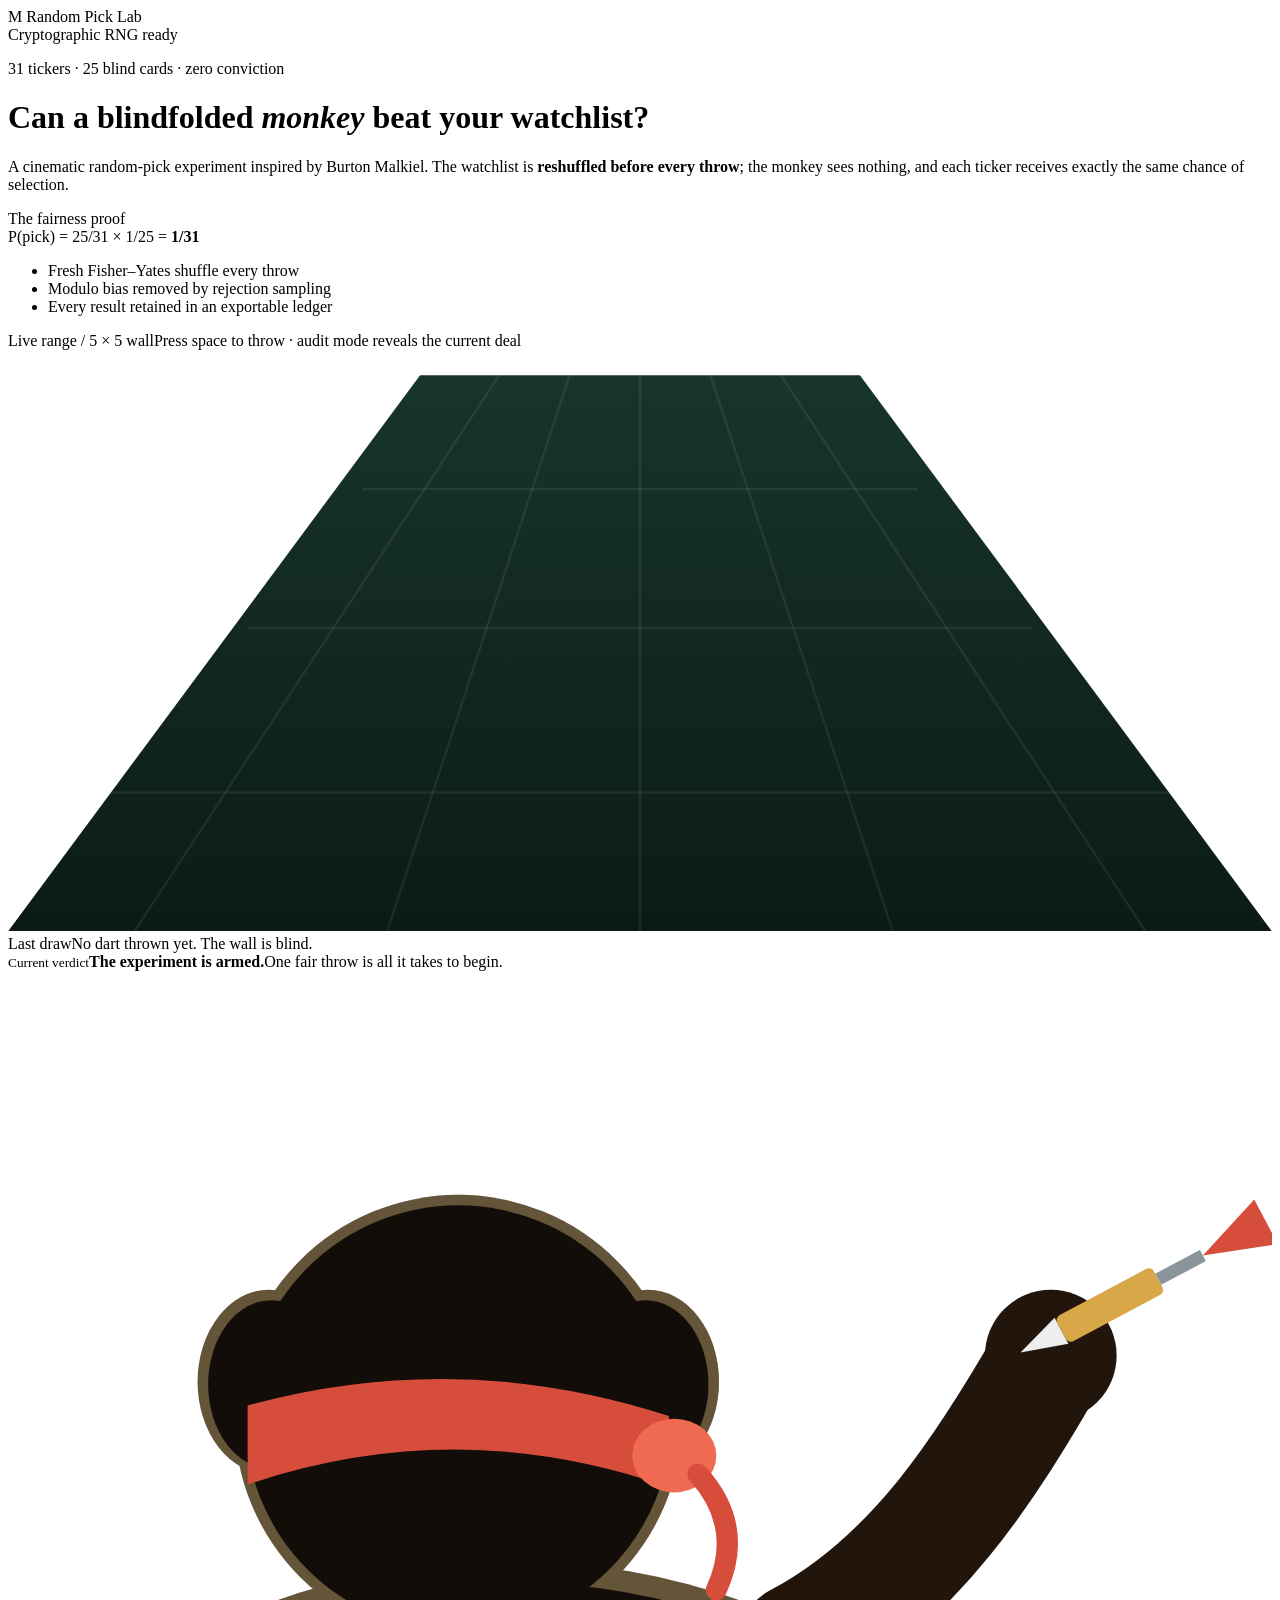
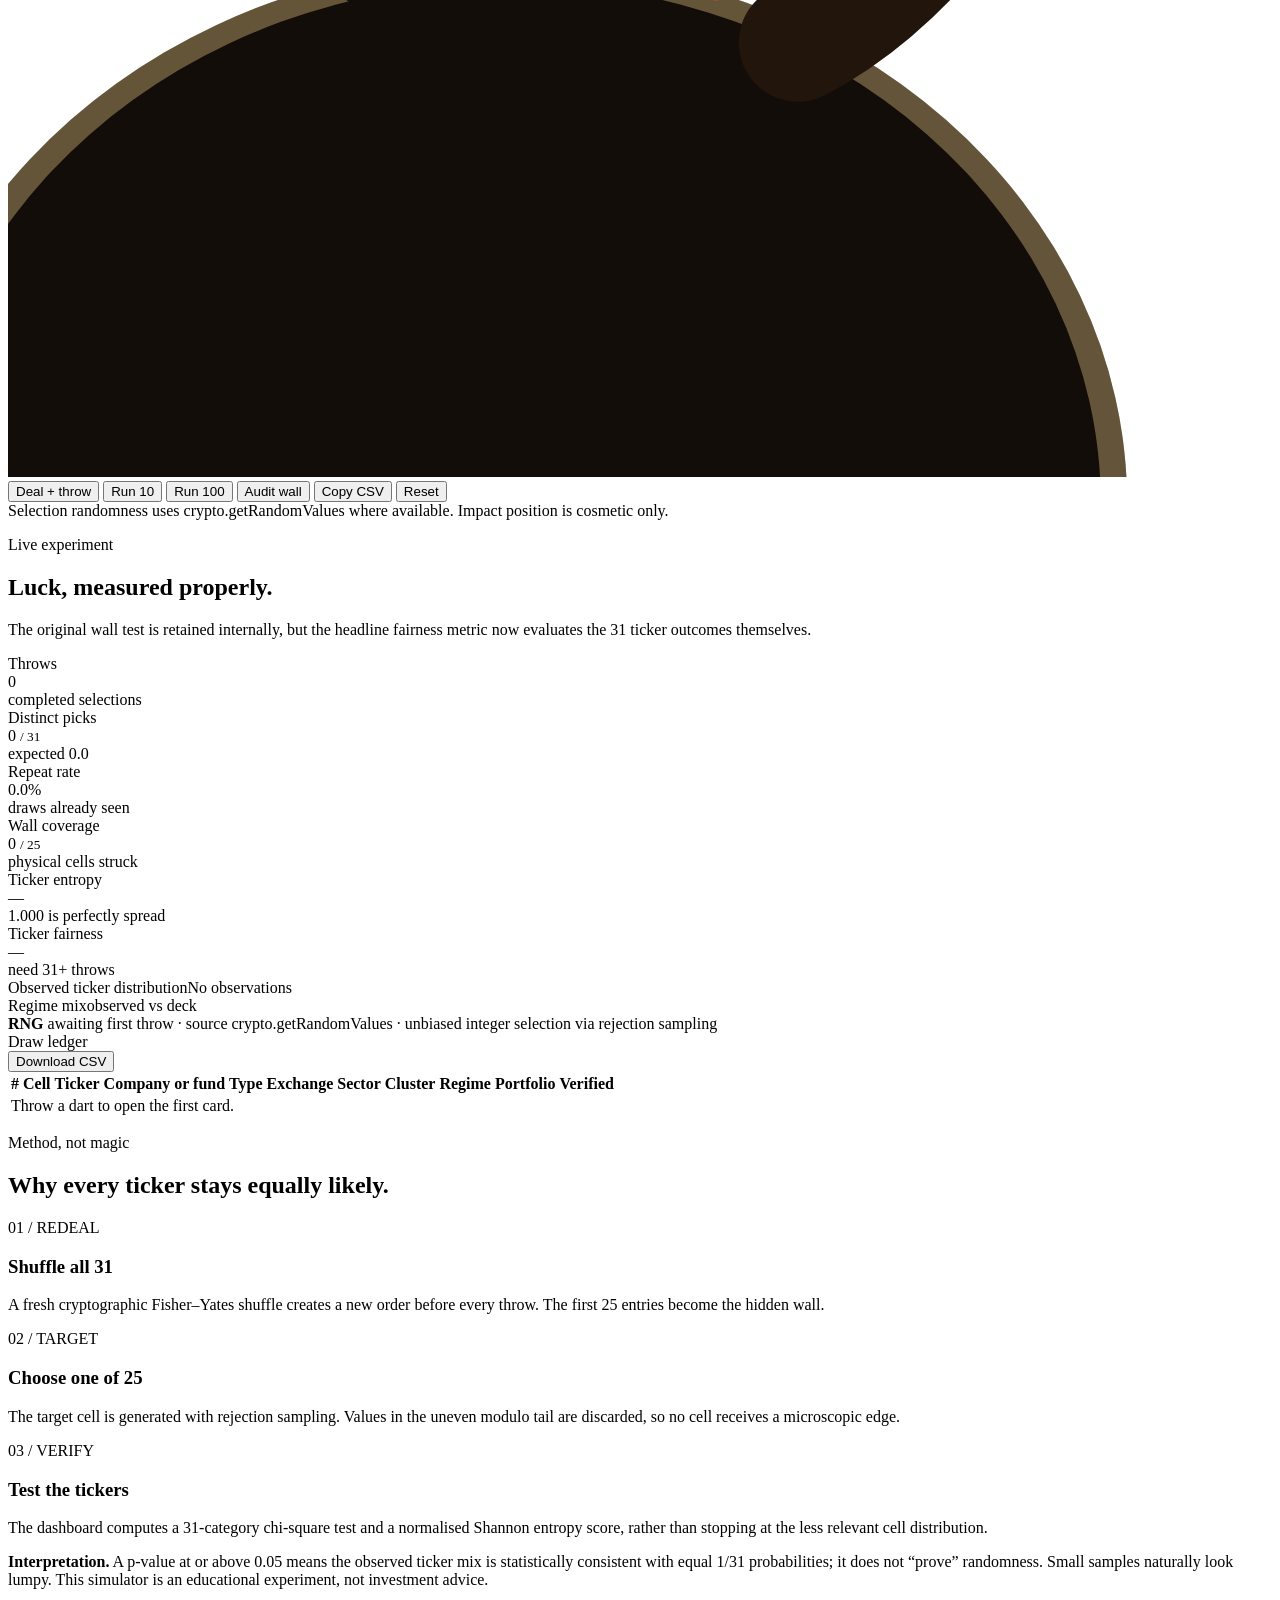
==== index.html @ f8226f58 "feat: publish Blindfolded Monkey simulator" ====
<!DOCTYPE html>
<html lang="en-GB">
<head>
<meta charset="utf-8">
<meta name="viewport" content="width=device-width, initial-scale=1">
<meta name="theme-color" content="#090b0d">
<title>The Blindfolded Monkey — Random Pick Lab</title>
<link rel="stylesheet" href="styles.css">
</head>
<body>
<div class="app">
  <nav class="topbar" aria-label="Simulation identity">
    <div class="brand"><span class="brand-mark"><span>M</span></span> Random Pick Lab</div>
    <div class="live-state"><span class="live-dot"></span><span id="top-status">Cryptographic RNG ready</span></div>
  </nav>

  <header class="hero">
    <div>
      <p class="kicker">31 tickers · 25 blind cards · zero conviction</p>
      <h1>Can a blindfolded <em>monkey</em> beat your watchlist?</h1>
      <p class="hero-copy">A cinematic random-pick experiment inspired by Burton Malkiel. The watchlist is <strong>reshuffled before every throw</strong>; the monkey sees nothing, and each ticker receives exactly the same chance of selection.</p>
    </div>
    <aside class="fairness-card" aria-label="Fairness proof">
      <div class="fairness-label">The fairness proof</div>
      <div class="equation">P(pick) = 25/31 × 1/25 = <strong>1/31</strong></div>
      <ul class="audit-list">
        <li>Fresh Fisher–Yates shuffle every throw</li>
        <li>Modulo bias removed by rejection sampling</li>
        <li>Every result retained in an exportable ledger</li>
      </ul>
    </aside>
  </header>

  <main>
    <section class="stage-shell" aria-label="Blindfolded monkey dart simulation">
      <div class="stage-head"><span class="stage-title">Live range / 5 × 5 wall</span><span class="stage-hint">Press space to throw · audit mode reveals the current deal</span></div>
      <div class="range" id="range">
        <div class="sky"></div><div class="sidewall left"></div><div class="sidewall right"></div><div class="glow left"></div><div class="glow right"></div>
        <svg class="floor" viewBox="0 0 1000 460" preserveAspectRatio="none" aria-hidden="true"><defs><linearGradient id="felt" x1="0" y1="1" x2="0" y2="0"><stop offset="0" stop-color="#0a1b15"/><stop offset="1" stop-color="#18352b"/></linearGradient><clipPath id="clip"><polygon points="0,460 1000,460 674,20 326,20"/></clipPath></defs><polygon points="0,460 1000,460 674,20 326,20" fill="url(#felt)"/><g clip-path="url(#clip)" stroke="rgba(255,255,255,.065)" stroke-width="2"><line x1="100" y1="460" x2="500" y2="-150"/><line x1="300" y1="460" x2="500" y2="-150"/><line x1="500" y1="460" x2="500" y2="-150"/><line x1="700" y1="460" x2="500" y2="-150"/><line x1="900" y1="460" x2="500" y2="-150"/><line x1="80" y1="350" x2="920" y2="350"/><line x1="190" y1="220" x2="810" y2="220"/><line x1="280" y1="110" x2="720" y2="110"/></g></svg>
        <div class="spotlight"></div>
        <div class="board"><div class="board-rail"></div><div class="board-frame"><div class="grid" id="grid"></div></div><div class="plaque" id="plaque"><span class="plaque-label">Last draw</span><span class="plaque-name">No dart thrown yet. The wall is blind.</span></div></div>
        <div class="range-badge"><small>Current verdict</small><strong id="stage-verdict">The experiment is armed.</strong><span id="stage-sub">One fair throw is all it takes to begin.</span></div>
        <svg class="monkey" id="monkey" viewBox="0 0 480 420" role="img" aria-label="Rear view of a blindfolded monkey holding a dart">
          <g opacity=".82"><ellipse cx="190" cy="430" rx="235" ry="206" fill="#0d0907"/><ellipse cx="99" cy="156" rx="27" ry="35" fill="#0d0907"/><ellipse cx="243" cy="156" rx="27" ry="35" fill="#0d0907"/><circle cx="171" cy="170" r="85" fill="#0d0907"/></g>
          <g opacity=".28" fill="#d8a748"><ellipse cx="190" cy="430" rx="235" ry="206"/><ellipse cx="99" cy="156" rx="27" ry="35"/><ellipse cx="243" cy="156" rx="27" ry="35"/><circle cx="171" cy="170" r="85"/></g>
          <ellipse cx="190" cy="430" rx="225" ry="198" fill="#130d09"/><ellipse cx="100" cy="157" rx="24" ry="32" fill="#130d09"/><ellipse cx="242" cy="157" rx="24" ry="32" fill="#130d09"/><circle cx="171" cy="170" r="81" fill="#130d09"/>
          <path d="M91 165 Q171 143 251 169 L251 196 Q171 168 91 195 Z" fill="#d64d3b"/><ellipse cx="253" cy="184" rx="16" ry="14" fill="#f06a52"/><path d="M262 191 Q280 211 269 235" fill="none" stroke="#d64d3b" stroke-width="8" stroke-linecap="round"/>
          <g id="throw-arm"><path d="M300 255 C344 232 372 188 396 146" fill="none" stroke="#21150c" stroke-width="45" stroke-linecap="round"/><circle cx="396" cy="146" r="25" fill="#21150c"/><circle id="hand" cx="396" cy="146" r="6" fill="transparent"/><g id="held-dart" transform="translate(396,146) rotate(-28) scale(1.6) translate(-6,-10)"><polygon points="0,6 11,2.5 11,9.5" fill="#eee"/><rect x="11" y="2.5" width="26" height="7" rx="1.4" fill="#d8a748"/><rect x="37" y="4.5" width="12" height="3" fill="#89959b"/><polygon points="49,6 66,0 66,12" fill="#d64d3b"/></g></g>
        </svg>
      </div>
      <div class="controls">
        <button class="primary" id="throw" type="button">Deal + throw</button>
        <button id="throw10" type="button">Run 10</button>
        <button id="throw100" type="button">Run 100</button>
        <button id="audit" type="button">Audit wall</button>
        <button class="wide-hide" id="copy" type="button">Copy CSV</button>
        <button class="ghost" id="reset" type="button">Reset</button>
      </div>
      <div class="command-note">Selection randomness uses crypto.getRandomValues where available. Impact position is cosmetic only.</div>
    </section>

    <section class="section" aria-labelledby="results-title">
      <div class="section-head"><div><p class="kicker">Live experiment</p><h2 id="results-title">Luck, measured properly.</h2></div><p>The original wall test is retained internally, but the headline fairness metric now evaluates the 31 ticker outcomes themselves.</p></div>
      <div class="kpis">
        <div class="kpi"><div class="kpi-label">Throws</div><div class="kpi-value" id="k-throws">0</div><div class="kpi-note">completed selections</div></div>
        <div class="kpi"><div class="kpi-label">Distinct picks</div><div class="kpi-value" id="k-distinct">0 <small>/ 31</small></div><div class="kpi-note" id="k-distinct-note">expected 0.0</div></div>
        <div class="kpi"><div class="kpi-label">Repeat rate</div><div class="kpi-value" id="k-repeat">0.0%</div><div class="kpi-note">draws already seen</div></div>
        <div class="kpi"><div class="kpi-label">Wall coverage</div><div class="kpi-value" id="k-cells">0 <small>/ 25</small></div><div class="kpi-note">physical cells struck</div></div>
        <div class="kpi"><div class="kpi-label">Ticker entropy</div><div class="kpi-value" id="k-entropy">—</div><div class="kpi-note">1.000 is perfectly spread</div></div>
        <div class="kpi"><div class="kpi-label">Ticker fairness</div><div class="kpi-value" id="k-fair">—</div><div class="kpi-note" id="k-fair-note">need 31+ throws</div></div>
      </div>

      <div class="insight-grid">
        <section class="panel"><div class="panel-head"><span class="panel-title">Observed ticker distribution</span><span class="panel-meta" id="dist-meta">No observations</span></div><div class="distribution" id="distribution" aria-label="Ticker frequency chart"></div></section>
        <section class="panel"><div class="panel-head"><span class="panel-title">Regime mix</span><span class="panel-meta">observed vs deck</span></div><div class="regimes" id="regimes"></div></section>
      </div>
      <div class="entropy" id="entropy"><b>RNG</b> awaiting first throw · source <span class="v">crypto.getRandomValues</span> · unbiased integer selection via rejection sampling</div>
    </section>

    <section class="panel ledger-panel" aria-labelledby="ledger-title">
      <div class="panel-head"><span class="panel-title" id="ledger-title">Draw ledger</span><div class="ledger-tools"><button id="download" type="button">Download CSV</button></div></div>
      <div class="table-wrap"><table><thead><tr><th>#</th><th>Cell</th><th>Ticker</th><th>Company or fund</th><th>Type</th><th>Exchange</th><th>Sector</th><th>Cluster</th><th>Regime</th><th>Portfolio</th><th>Verified</th></tr></thead><tbody id="ledger"><tr><td class="empty" colspan="11">Throw a dart to open the first card.</td></tr></tbody></table></div>
    </section>

    <section class="section" aria-labelledby="method-title">
      <div class="section-head"><div><p class="kicker">Method, not magic</p><h2 id="method-title">Why every ticker stays equally likely.</h2></div></div>
      <div class="method">
        <article class="method-card"><div class="method-no">01 / REDEAL</div><h3>Shuffle all 31</h3><p>A fresh cryptographic Fisher–Yates shuffle creates a new order before every throw. The first 25 entries become the hidden wall.</p></article>
        <article class="method-card"><div class="method-no">02 / TARGET</div><h3>Choose one of 25</h3><p>The target cell is generated with rejection sampling. Values in the uneven modulo tail are discarded, so no cell receives a microscopic edge.</p></article>
        <article class="method-card"><div class="method-no">03 / VERIFY</div><h3>Test the tickers</h3><p>The dashboard computes a 31-category chi-square test and a normalised Shannon entropy score, rather than stopping at the less relevant cell distribution.</p></article>
      </div>
      <p class="footnote"><strong>Interpretation.</strong> A p-value at or above 0.05 means the observed ticker mix is statistically consistent with equal 1/31 probabilities; it does not “prove” randomness. Small samples naturally look lumpy. This simulator is an educational experiment, not investment advice.</p>
    </section>
  </main>
  <p class="sr" id="live" role="status" aria-live="polite"></p>
</div>
<div id="flight"></div><div class="toast" id="toast"></div>
<script src="tickers.js"></script>
<script src="app.js"></script>
</body>
</html>
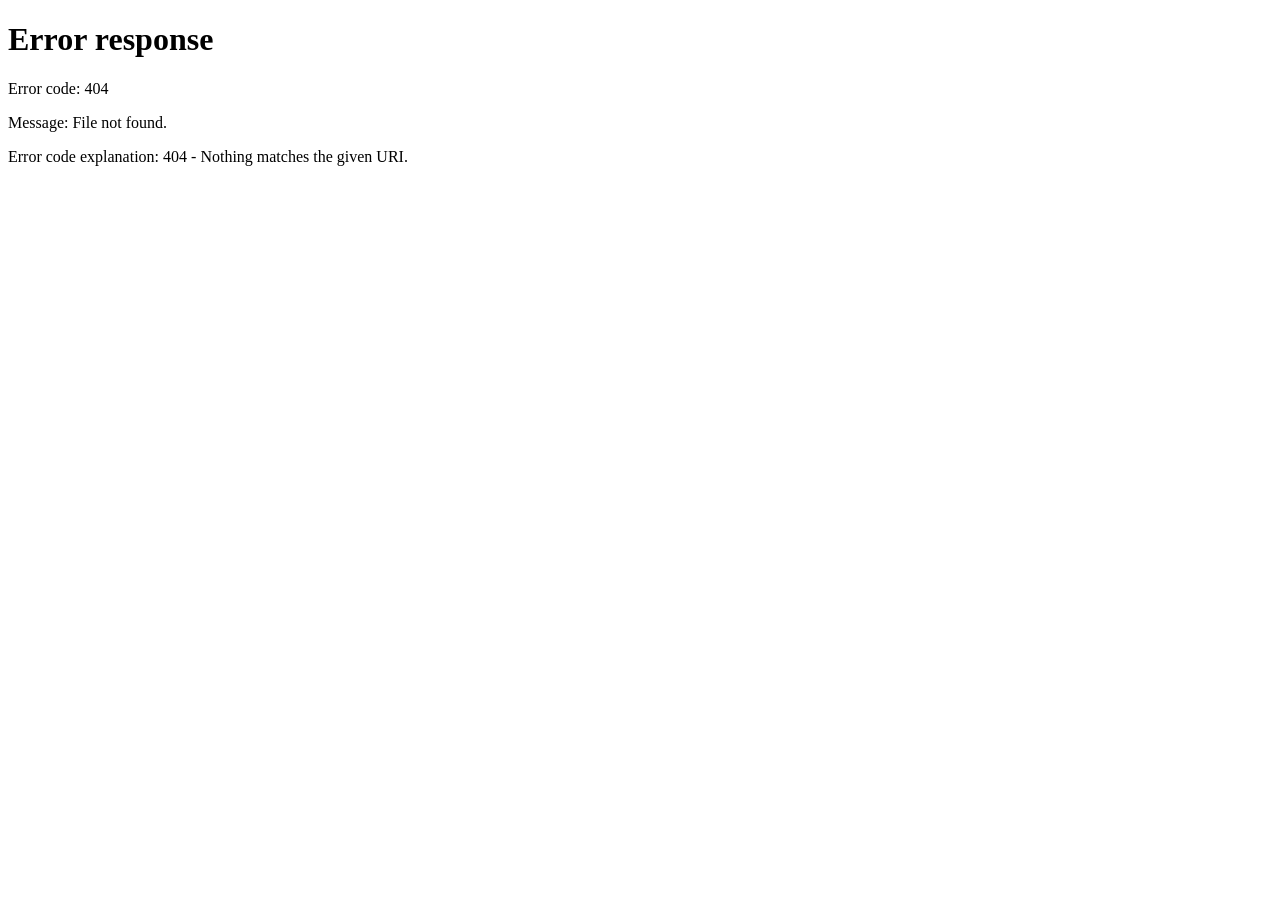
==== commit cc048b15: "feat: make Global 360 V3 the default experience" ====
--- a/index.html
+++ b/index.html
@@ -1,101 +1 @@
-<!DOCTYPE html>
-<html lang="en-GB">
-<head>
-<meta charset="utf-8">
-<meta name="viewport" content="width=device-width, initial-scale=1">
-<meta name="theme-color" content="#090b0d">
-<title>The Blindfolded Monkey — Random Pick Lab</title>
-<link rel="stylesheet" href="styles.css">
-</head>
-<body>
-<div class="app">
-  <nav class="topbar" aria-label="Simulation identity">
-    <div class="brand"><span class="brand-mark"><span>M</span></span> Random Pick Lab</div>
-    <div class="live-state"><span class="live-dot"></span><span id="top-status">Cryptographic RNG ready</span></div>
-  </nav>
-
-  <header class="hero">
-    <div>
-      <p class="kicker">31 tickers · 25 blind cards · zero conviction</p>
-      <h1>Can a blindfolded <em>monkey</em> beat your watchlist?</h1>
-      <p class="hero-copy">A cinematic random-pick experiment inspired by Burton Malkiel. The watchlist is <strong>reshuffled before every throw</strong>; the monkey sees nothing, and each ticker receives exactly the same chance of selection.</p>
-    </div>
-    <aside class="fairness-card" aria-label="Fairness proof">
-      <div class="fairness-label">The fairness proof</div>
-      <div class="equation">P(pick) = 25/31 × 1/25 = <strong>1/31</strong></div>
-      <ul class="audit-list">
-        <li>Fresh Fisher–Yates shuffle every throw</li>
-        <li>Modulo bias removed by rejection sampling</li>
-        <li>Every result retained in an exportable ledger</li>
-      </ul>
-    </aside>
-  </header>
-
-  <main>
-    <section class="stage-shell" aria-label="Blindfolded monkey dart simulation">
-      <div class="stage-head"><span class="stage-title">Live range / 5 × 5 wall</span><span class="stage-hint">Press space to throw · audit mode reveals the current deal</span></div>
-      <div class="range" id="range">
-        <div class="sky"></div><div class="sidewall left"></div><div class="sidewall right"></div><div class="glow left"></div><div class="glow right"></div>
-        <svg class="floor" viewBox="0 0 1000 460" preserveAspectRatio="none" aria-hidden="true"><defs><linearGradient id="felt" x1="0" y1="1" x2="0" y2="0"><stop offset="0" stop-color="#0a1b15"/><stop offset="1" stop-color="#18352b"/></linearGradient><clipPath id="clip"><polygon points="0,460 1000,460 674,20 326,20"/></clipPath></defs><polygon points="0,460 1000,460 674,20 326,20" fill="url(#felt)"/><g clip-path="url(#clip)" stroke="rgba(255,255,255,.065)" stroke-width="2"><line x1="100" y1="460" x2="500" y2="-150"/><line x1="300" y1="460" x2="500" y2="-150"/><line x1="500" y1="460" x2="500" y2="-150"/><line x1="700" y1="460" x2="500" y2="-150"/><line x1="900" y1="460" x2="500" y2="-150"/><line x1="80" y1="350" x2="920" y2="350"/><line x1="190" y1="220" x2="810" y2="220"/><line x1="280" y1="110" x2="720" y2="110"/></g></svg>
-        <div class="spotlight"></div>
-        <div class="board"><div class="board-rail"></div><div class="board-frame"><div class="grid" id="grid"></div></div><div class="plaque" id="plaque"><span class="plaque-label">Last draw</span><span class="plaque-name">No dart thrown yet. The wall is blind.</span></div></div>
-        <div class="range-badge"><small>Current verdict</small><strong id="stage-verdict">The experiment is armed.</strong><span id="stage-sub">One fair throw is all it takes to begin.</span></div>
-        <svg class="monkey" id="monkey" viewBox="0 0 480 420" role="img" aria-label="Rear view of a blindfolded monkey holding a dart">
-          <g opacity=".82"><ellipse cx="190" cy="430" rx="235" ry="206" fill="#0d0907"/><ellipse cx="99" cy="156" rx="27" ry="35" fill="#0d0907"/><ellipse cx="243" cy="156" rx="27" ry="35" fill="#0d0907"/><circle cx="171" cy="170" r="85" fill="#0d0907"/></g>
-          <g opacity=".28" fill="#d8a748"><ellipse cx="190" cy="430" rx="235" ry="206"/><ellipse cx="99" cy="156" rx="27" ry="35"/><ellipse cx="243" cy="156" rx="27" ry="35"/><circle cx="171" cy="170" r="85"/></g>
-          <ellipse cx="190" cy="430" rx="225" ry="198" fill="#130d09"/><ellipse cx="100" cy="157" rx="24" ry="32" fill="#130d09"/><ellipse cx="242" cy="157" rx="24" ry="32" fill="#130d09"/><circle cx="171" cy="170" r="81" fill="#130d09"/>
-          <path d="M91 165 Q171 143 251 169 L251 196 Q171 168 91 195 Z" fill="#d64d3b"/><ellipse cx="253" cy="184" rx="16" ry="14" fill="#f06a52"/><path d="M262 191 Q280 211 269 235" fill="none" stroke="#d64d3b" stroke-width="8" stroke-linecap="round"/>
-          <g id="throw-arm"><path d="M300 255 C344 232 372 188 396 146" fill="none" stroke="#21150c" stroke-width="45" stroke-linecap="round"/><circle cx="396" cy="146" r="25" fill="#21150c"/><circle id="hand" cx="396" cy="146" r="6" fill="transparent"/><g id="held-dart" transform="translate(396,146) rotate(-28) scale(1.6) translate(-6,-10)"><polygon points="0,6 11,2.5 11,9.5" fill="#eee"/><rect x="11" y="2.5" width="26" height="7" rx="1.4" fill="#d8a748"/><rect x="37" y="4.5" width="12" height="3" fill="#89959b"/><polygon points="49,6 66,0 66,12" fill="#d64d3b"/></g></g>
-        </svg>
-      </div>
-      <div class="controls">
-        <button class="primary" id="throw" type="button">Deal + throw</button>
-        <button id="throw10" type="button">Run 10</button>
-        <button id="throw100" type="button">Run 100</button>
-        <button id="audit" type="button">Audit wall</button>
-        <button class="wide-hide" id="copy" type="button">Copy CSV</button>
-        <button class="ghost" id="reset" type="button">Reset</button>
-      </div>
-      <div class="command-note">Selection randomness uses crypto.getRandomValues where available. Impact position is cosmetic only.</div>
-    </section>
-
-    <section class="section" aria-labelledby="results-title">
-      <div class="section-head"><div><p class="kicker">Live experiment</p><h2 id="results-title">Luck, measured properly.</h2></div><p>The original wall test is retained internally, but the headline fairness metric now evaluates the 31 ticker outcomes themselves.</p></div>
-      <div class="kpis">
-        <div class="kpi"><div class="kpi-label">Throws</div><div class="kpi-value" id="k-throws">0</div><div class="kpi-note">completed selections</div></div>
-        <div class="kpi"><div class="kpi-label">Distinct picks</div><div class="kpi-value" id="k-distinct">0 <small>/ 31</small></div><div class="kpi-note" id="k-distinct-note">expected 0.0</div></div>
-        <div class="kpi"><div class="kpi-label">Repeat rate</div><div class="kpi-value" id="k-repeat">0.0%</div><div class="kpi-note">draws already seen</div></div>
-        <div class="kpi"><div class="kpi-label">Wall coverage</div><div class="kpi-value" id="k-cells">0 <small>/ 25</small></div><div class="kpi-note">physical cells struck</div></div>
-        <div class="kpi"><div class="kpi-label">Ticker entropy</div><div class="kpi-value" id="k-entropy">—</div><div class="kpi-note">1.000 is perfectly spread</div></div>
-        <div class="kpi"><div class="kpi-label">Ticker fairness</div><div class="kpi-value" id="k-fair">—</div><div class="kpi-note" id="k-fair-note">need 31+ throws</div></div>
-      </div>
-
-      <div class="insight-grid">
-        <section class="panel"><div class="panel-head"><span class="panel-title">Observed ticker distribution</span><span class="panel-meta" id="dist-meta">No observations</span></div><div class="distribution" id="distribution" aria-label="Ticker frequency chart"></div></section>
-        <section class="panel"><div class="panel-head"><span class="panel-title">Regime mix</span><span class="panel-meta">observed vs deck</span></div><div class="regimes" id="regimes"></div></section>
-      </div>
-      <div class="entropy" id="entropy"><b>RNG</b> awaiting first throw · source <span class="v">crypto.getRandomValues</span> · unbiased integer selection via rejection sampling</div>
-    </section>
-
-    <section class="panel ledger-panel" aria-labelledby="ledger-title">
-      <div class="panel-head"><span class="panel-title" id="ledger-title">Draw ledger</span><div class="ledger-tools"><button id="download" type="button">Download CSV</button></div></div>
-      <div class="table-wrap"><table><thead><tr><th>#</th><th>Cell</th><th>Ticker</th><th>Company or fund</th><th>Type</th><th>Exchange</th><th>Sector</th><th>Cluster</th><th>Regime</th><th>Portfolio</th><th>Verified</th></tr></thead><tbody id="ledger"><tr><td class="empty" colspan="11">Throw a dart to open the first card.</td></tr></tbody></table></div>
-    </section>
-
-    <section class="section" aria-labelledby="method-title">
-      <div class="section-head"><div><p class="kicker">Method, not magic</p><h2 id="method-title">Why every ticker stays equally likely.</h2></div></div>
-      <div class="method">
-        <article class="method-card"><div class="method-no">01 / REDEAL</div><h3>Shuffle all 31</h3><p>A fresh cryptographic Fisher–Yates shuffle creates a new order before every throw. The first 25 entries become the hidden wall.</p></article>
-        <article class="method-card"><div class="method-no">02 / TARGET</div><h3>Choose one of 25</h3><p>The target cell is generated with rejection sampling. Values in the uneven modulo tail are discarded, so no cell receives a microscopic edge.</p></article>
-        <article class="method-card"><div class="method-no">03 / VERIFY</div><h3>Test the tickers</h3><p>The dashboard computes a 31-category chi-square test and a normalised Shannon entropy score, rather than stopping at the less relevant cell distribution.</p></article>
-      </div>
-      <p class="footnote"><strong>Interpretation.</strong> A p-value at or above 0.05 means the observed ticker mix is statistically consistent with equal 1/31 probabilities; it does not “prove” randomness. Small samples naturally look lumpy. This simulator is an educational experiment, not investment advice.</p>
-    </section>
-  </main>
-  <p class="sr" id="live" role="status" aria-live="polite"></p>
-</div>
-<div id="flight"></div><div class="toast" id="toast"></div>
-<script src="tickers.js"></script>
-<script src="app.js"></script>
-</body>
-</html>
+<!doctype html><html lang="en-GB"><head><meta charset="utf-8"><meta name="viewport" content="width=device-width,initial-scale=1"><meta http-equiv="refresh" content="0;url=v3.html"><title>Monkey 26 — Global Random Pick Lab</title><script>location.replace('v3.html'+location.search+location.hash)</script></head><body><p><a href="v3.html">Open Monkey 26 Version 3</a></p></body></html>
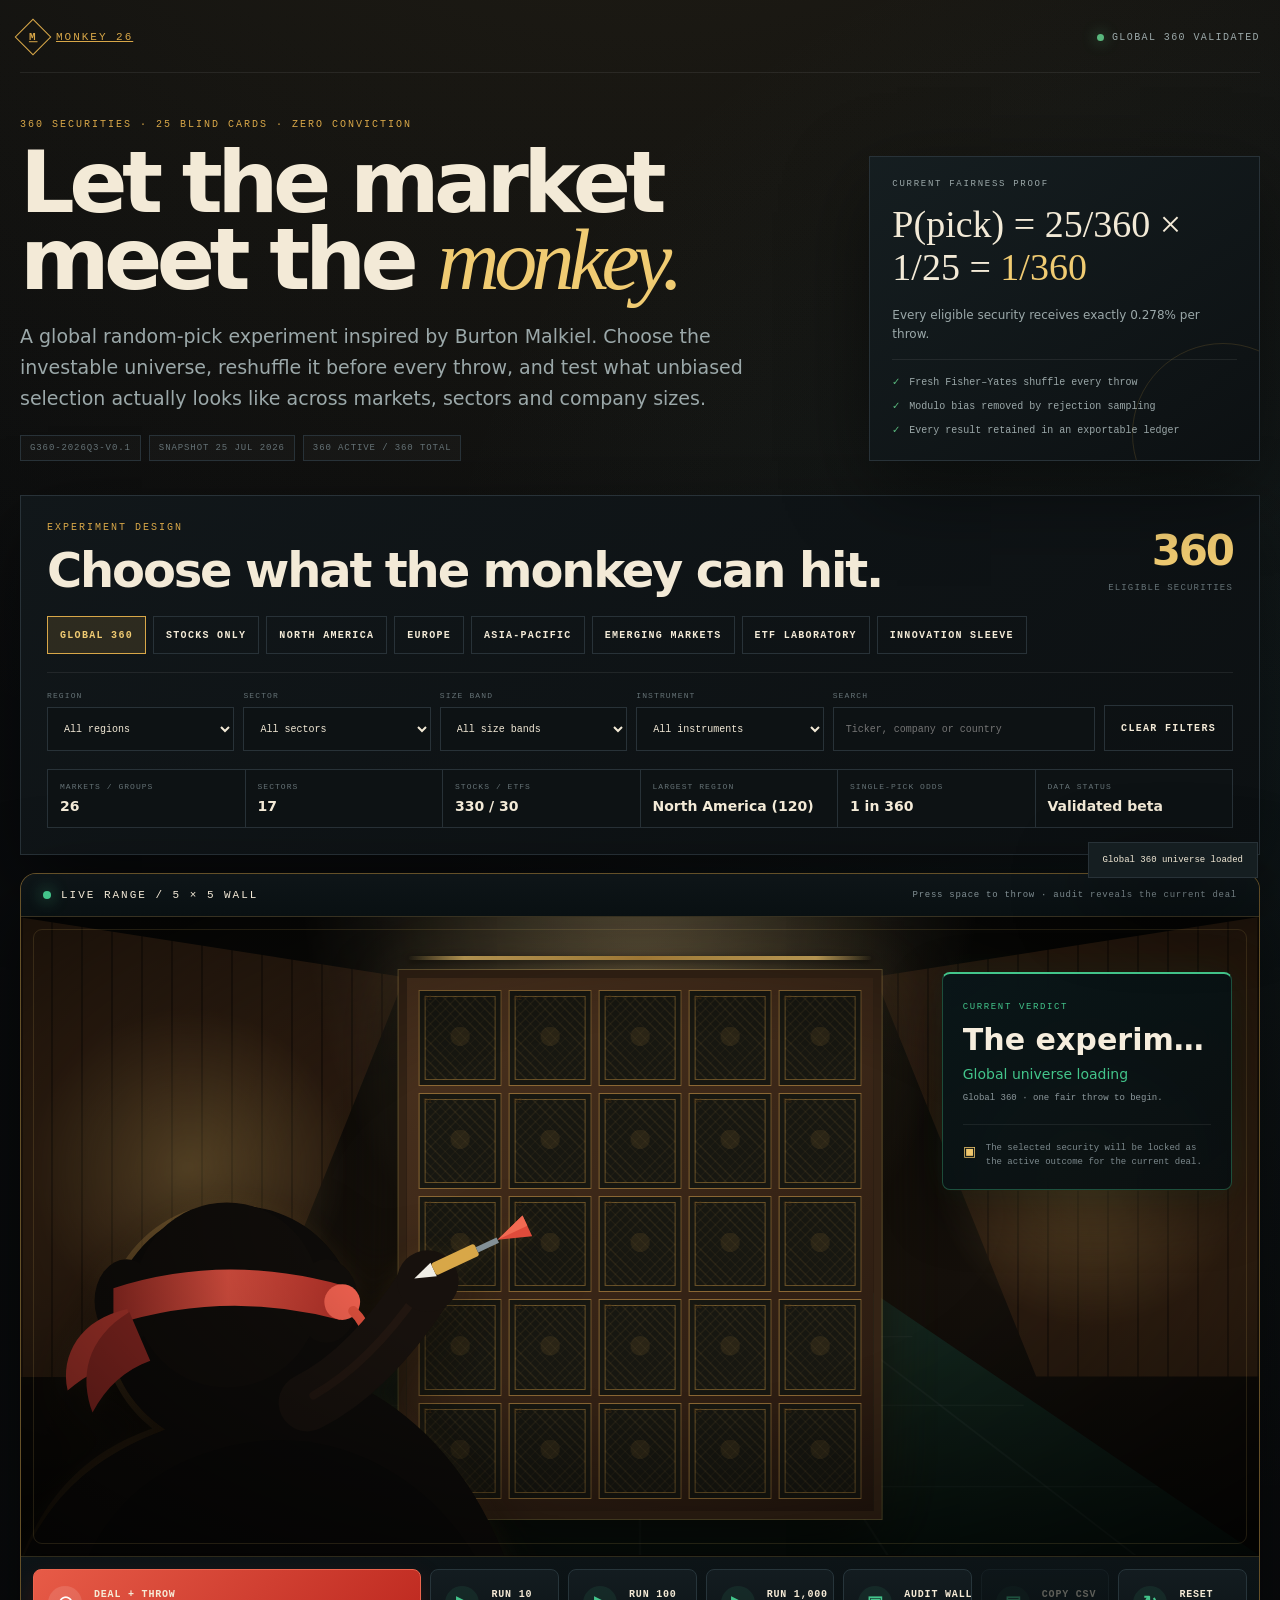
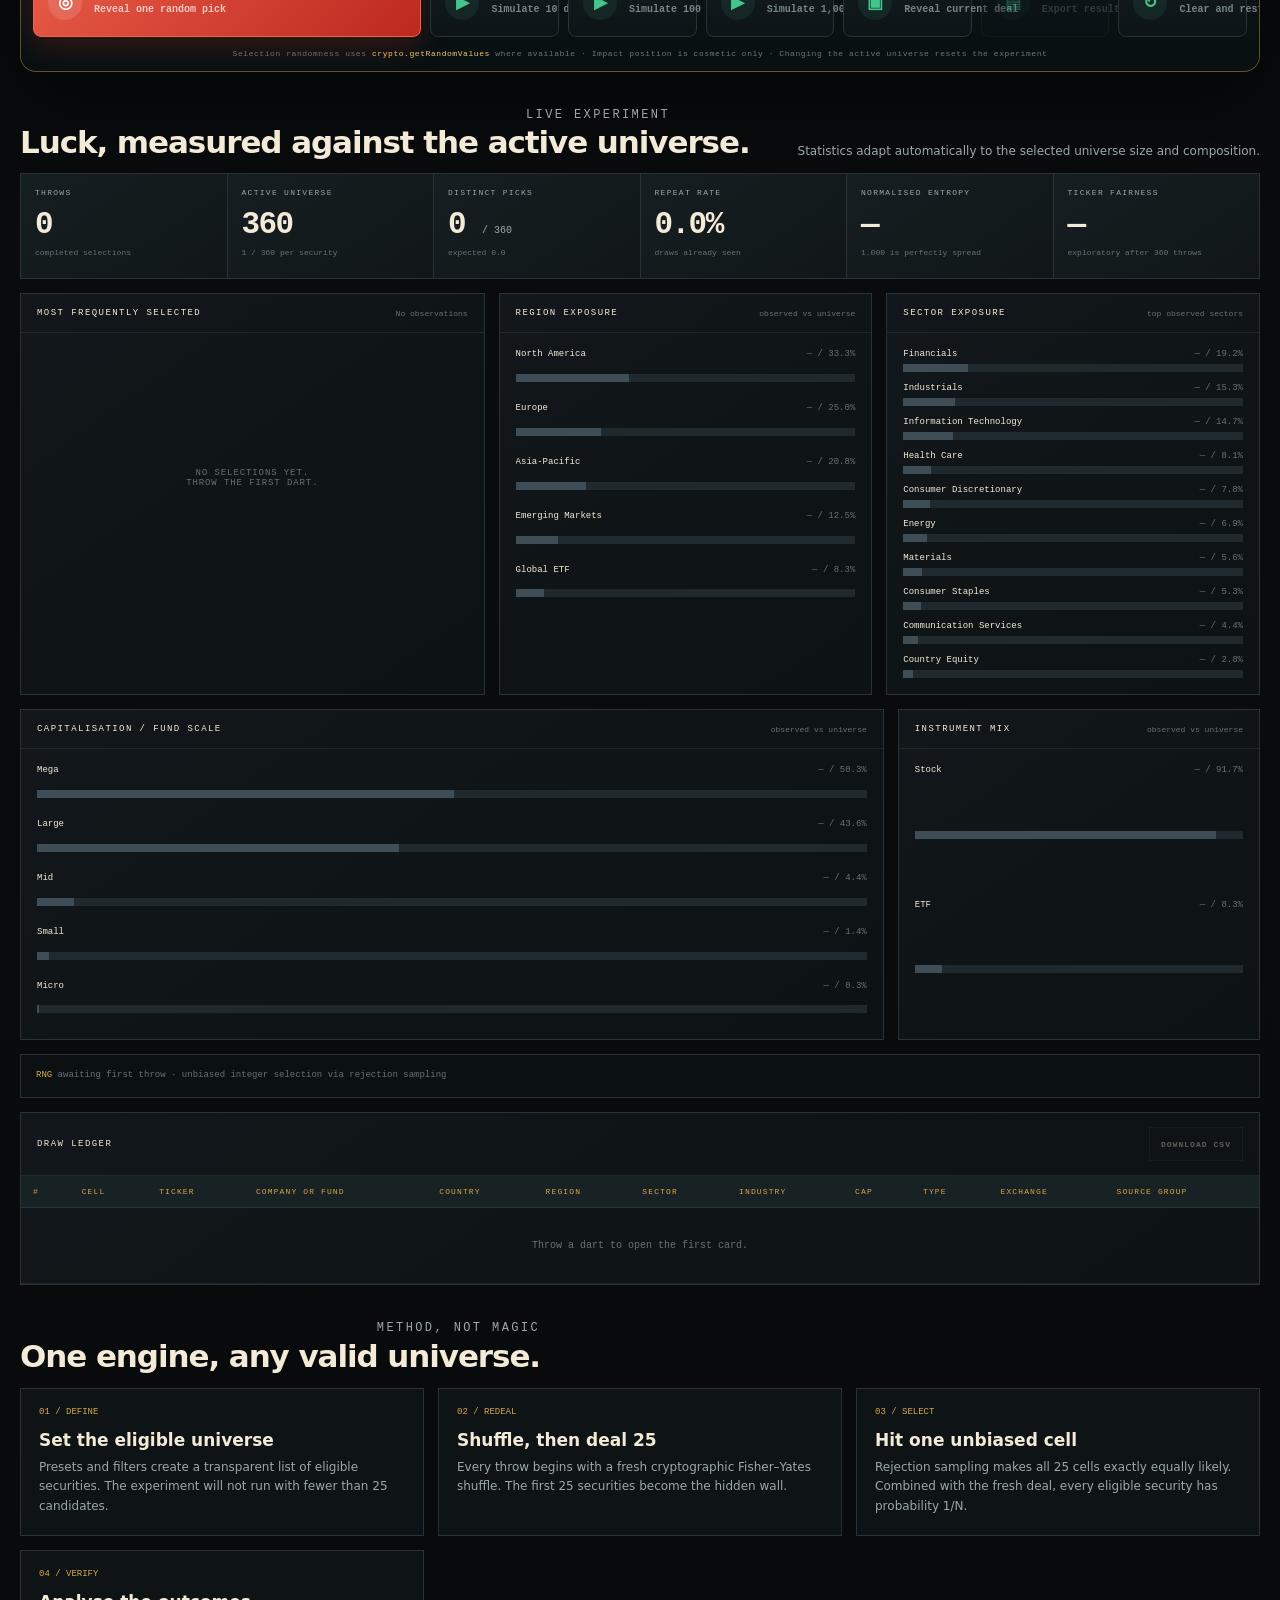
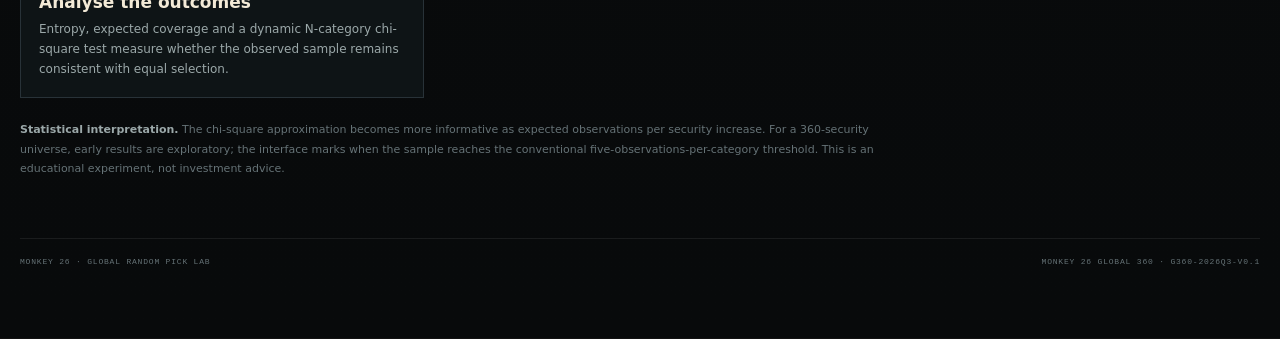
==== commit 0abde23d: "feat: make redesigned cinematic stage the main experience" ====
--- a/index.html
+++ b/index.html
@@ -1 +1 @@
-<!doctype html><html lang="en-GB"><head><meta charset="utf-8"><meta name="viewport" content="width=device-width,initial-scale=1"><meta http-equiv="refresh" content="0;url=v3.html"><title>Monkey 26 — Global Random Pick Lab</title><script>location.replace('v3.html'+location.search+location.hash)</script></head><body><p><a href="v3.html">Open Monkey 26 Version 3</a></p></body></html>+<!doctype html><html lang="en-GB"><head><meta charset="utf-8"><meta name="viewport" content="width=device-width,initial-scale=1"><meta http-equiv="refresh" content="0;url=v4.html"><title>Monkey 26 — Global Random Pick Lab</title><script>location.replace('v4.html'+location.search+location.hash)</script></head><body><p><a href="v4.html">Open Monkey 26</a></p></body></html>
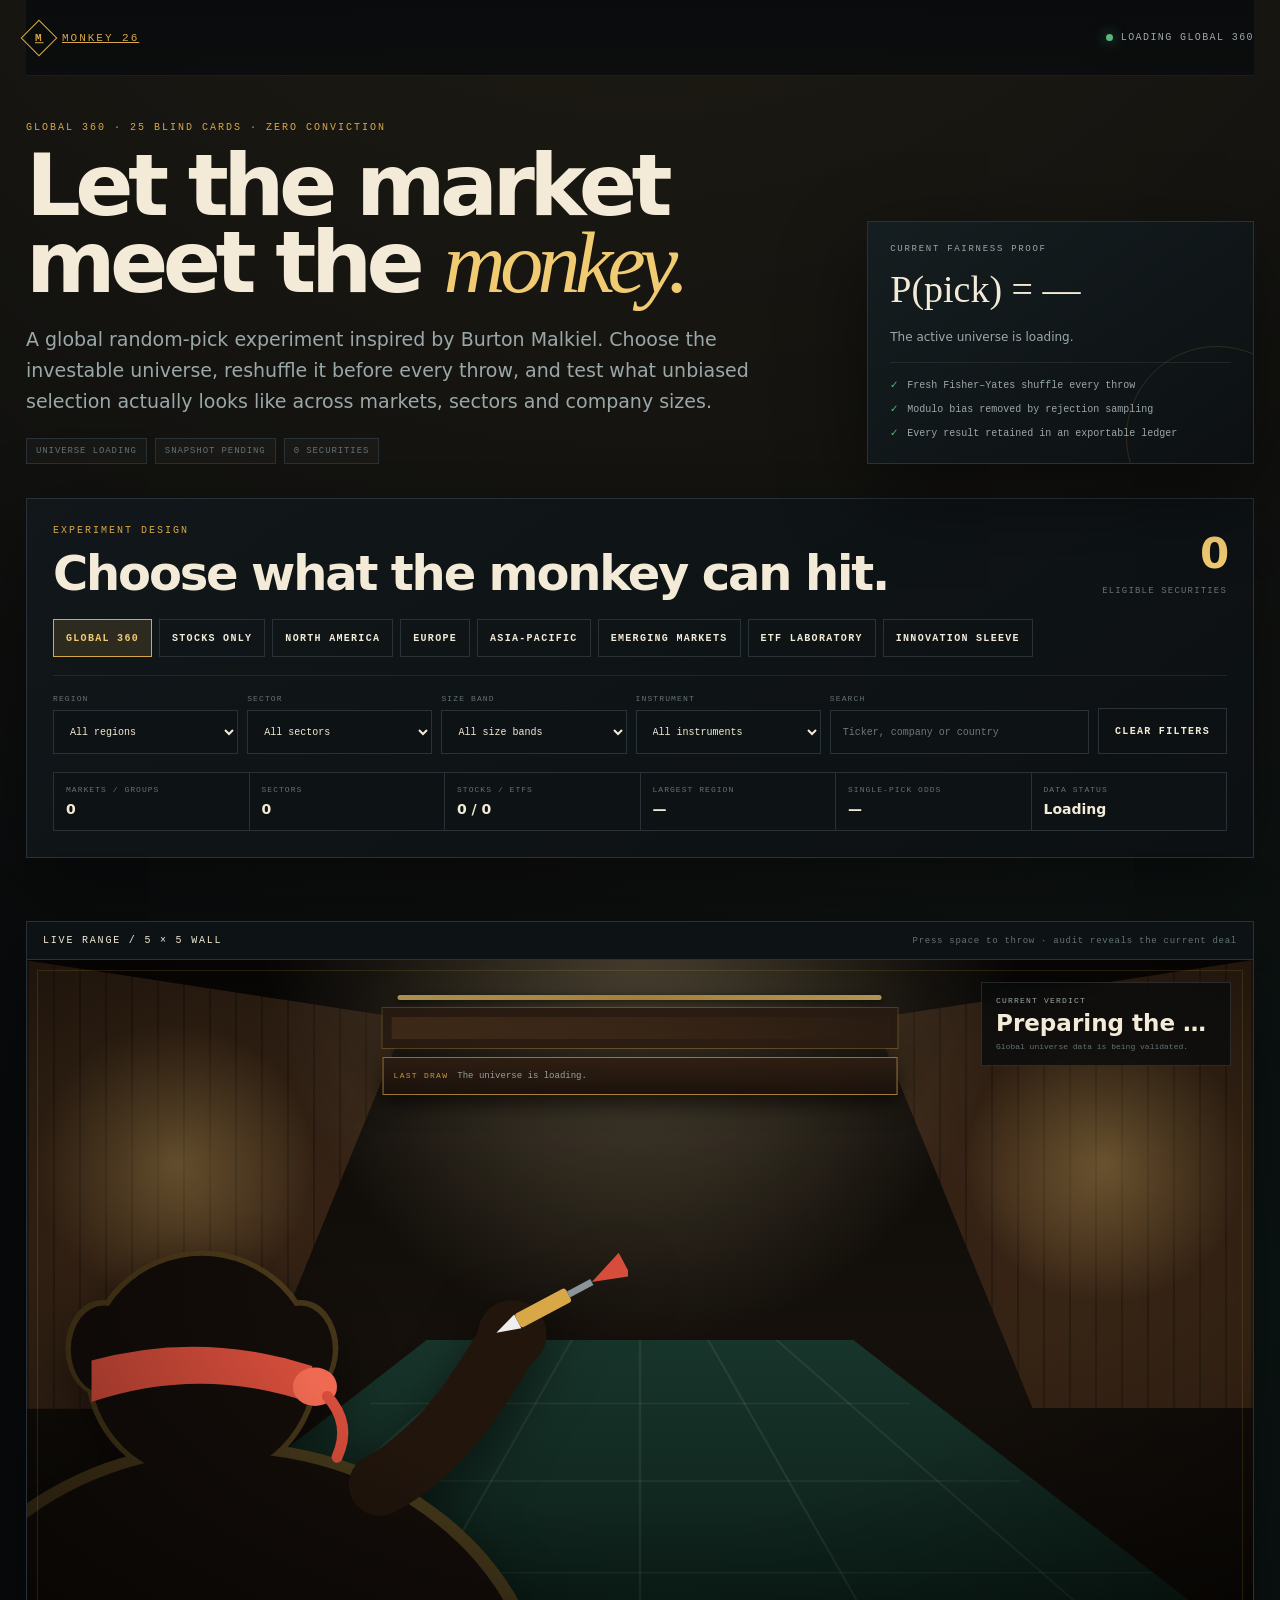
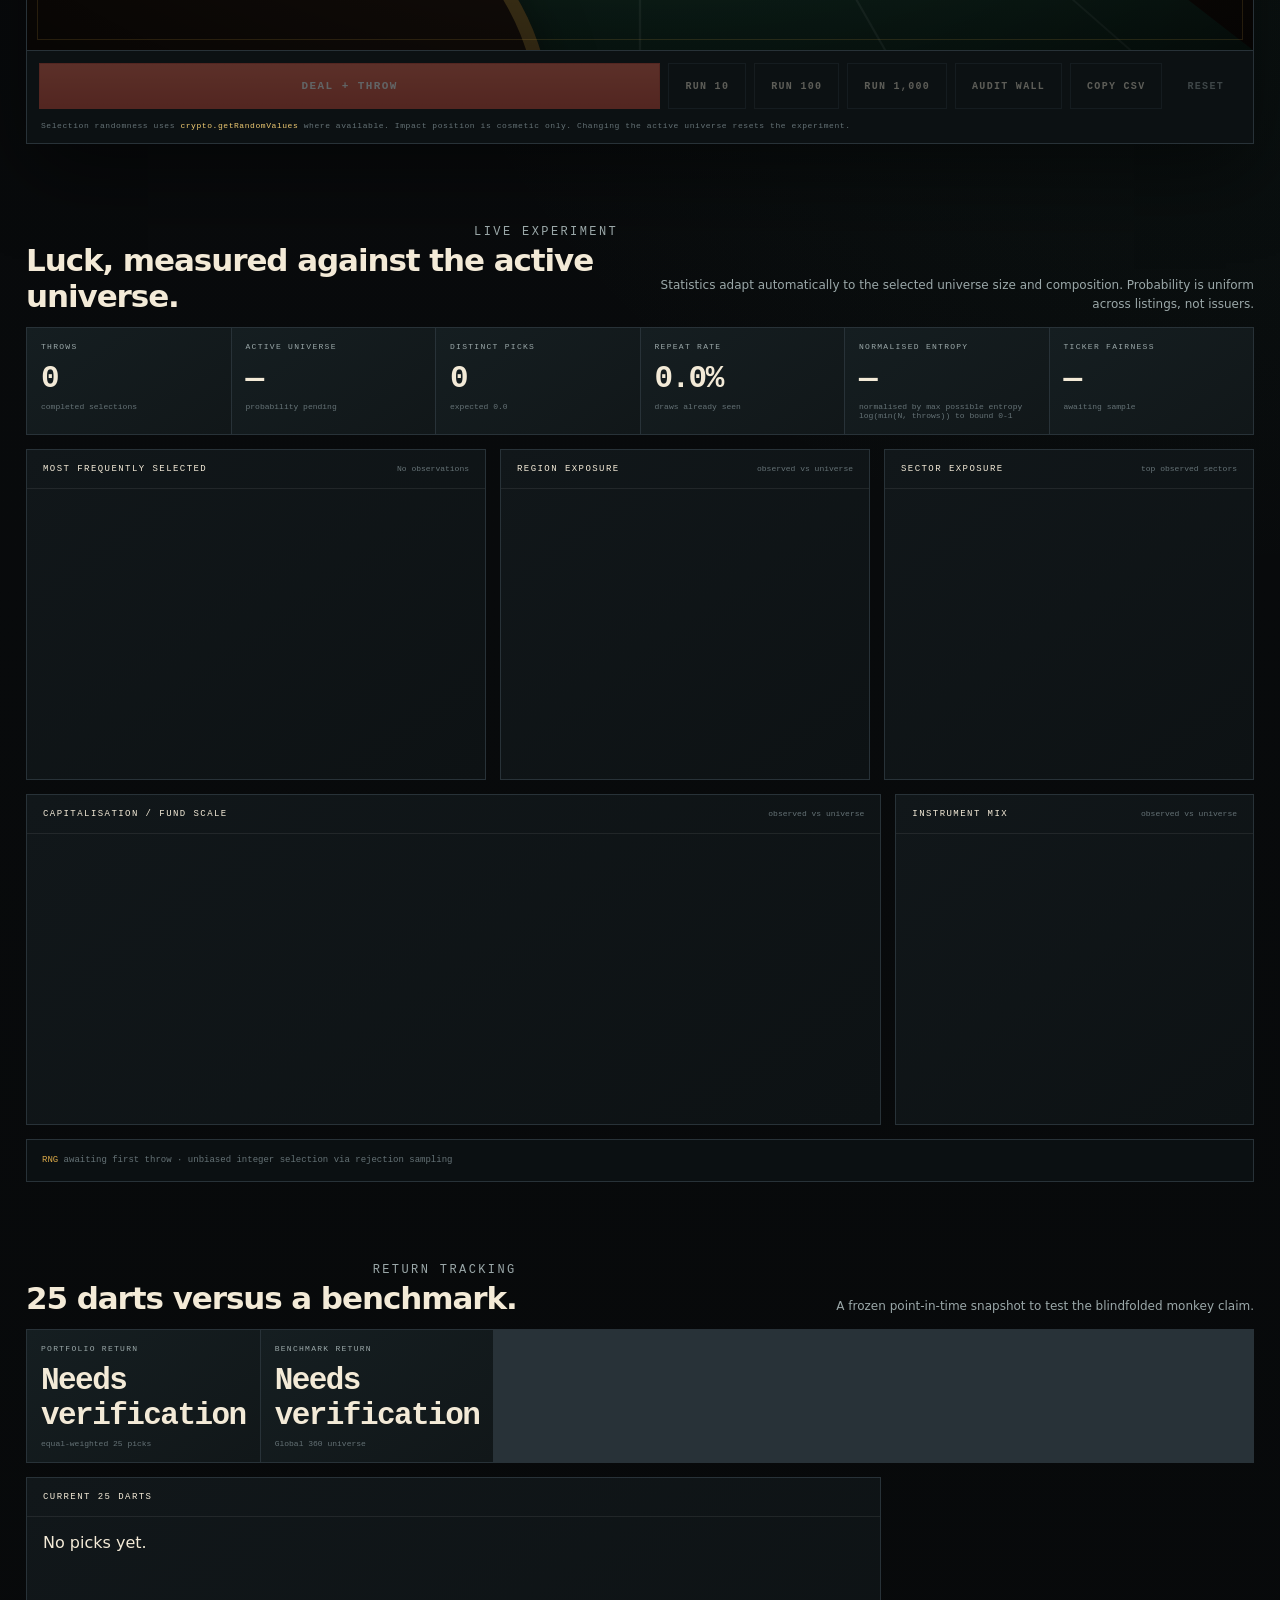
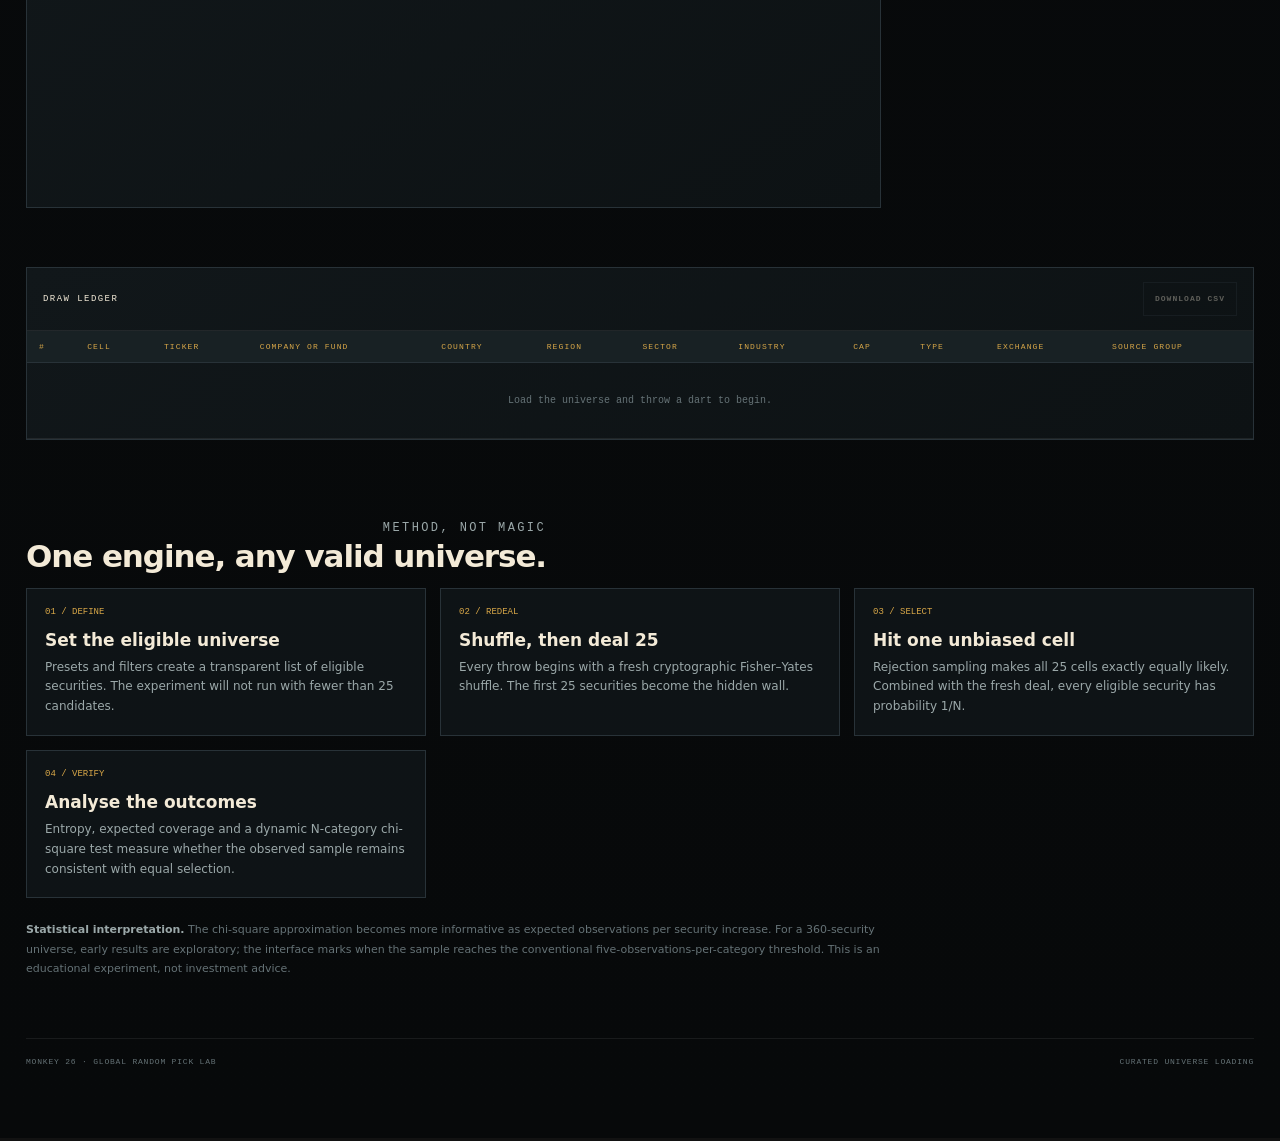
==== commit 13b74fa2: "Refactor Monkey 26 codebase across 6 phases Phase 0: - Tagged the starting point, documented the shi" ====
--- a/index.html
+++ b/index.html
@@ -1 +1,176 @@
-<!doctype html><html lang="en-GB"><head><meta charset="utf-8"><meta name="viewport" content="width=device-width,initial-scale=1"><meta http-equiv="refresh" content="0;url=v4.html"><title>Monkey 26 — Global Random Pick Lab</title><script>location.replace('v4.html'+location.search+location.hash)</script></head><body><p><a href="v4.html">Open Monkey 26</a></p></body></html>+<!DOCTYPE html>
+<html lang="en-GB">
+<head>
+  <meta charset="utf-8">
+  <meta name="viewport" content="width=device-width, initial-scale=1">
+  <meta name="theme-color" content="#090b0d">
+  <meta name="description" content="A global, filterable random-stock selection experiment powered by a curated 360-security universe and cryptographic randomness.">
+  <title>Monkey 26 — Global Random Pick Lab</title>
+  <link rel="stylesheet" href="styles.css">
+  <link rel="stylesheet" href="v3.css">
+</head>
+<body>
+<div class="app">
+  <nav class="topbar" aria-label="Simulation identity">
+    <a class="brand" href="#top" aria-label="Monkey 26 home">
+      <span class="brand-mark"><span>M</span></span>
+      <span>Monkey 26</span>
+    </a>
+    <div class="live-state"><span class="live-dot"></span><span id="top-status">Loading Global 360</span></div>
+  </nav>
+
+  <header class="hero" id="top">
+    <div class="hero-main">
+      <p class="kicker" id="hero-kicker">Global 360 · 25 blind cards · zero conviction</p>
+      <h1>Let the market meet the <em>monkey.</em></h1>
+      <p class="hero-copy">A global random-pick experiment inspired by Burton Malkiel. Choose the investable universe, reshuffle it before every throw, and test what unbiased selection actually looks like across markets, sectors and company sizes.</p>
+      <div class="hero-meta">
+        <span id="meta-version">Universe loading</span>
+        <span id="meta-date">Snapshot pending</span>
+        <span id="meta-count">0 securities</span>
+      </div>
+    </div>
+    <aside class="fairness-card" aria-label="Fairness proof">
+      <div class="fairness-label">Current fairness proof</div>
+      <div class="equation" id="probability-equation">P(pick) = —</div>
+      <p class="fairness-copy" id="probability-copy">The active universe is loading.</p>
+      <ul class="audit-list">
+        <li>Fresh Fisher–Yates shuffle every throw</li>
+        <li>Modulo bias removed by rejection sampling</li>
+        <li>Every result retained in an exportable ledger</li>
+      </ul>
+    </aside>
+  </header>
+
+  <main>
+    <section class="universe-console" aria-labelledby="universe-title">
+      <div class="console-head">
+        <div>
+          <p class="kicker">Experiment design</p>
+          <h2 id="universe-title">Choose what the monkey can hit.</h2>
+        </div>
+        <div class="console-summary">
+          <strong id="active-count">0</strong>
+          <span>eligible securities</span>
+        </div>
+      </div>
+
+      <div class="presets" id="presets" aria-label="Universe presets">
+        <button class="preset active" data-preset="global">Global 360</button>
+        <button class="preset" data-preset="stocks">Stocks only</button>
+        <button class="preset" data-preset="north-america">North America</button>
+        <button class="preset" data-preset="europe">Europe</button>
+        <button class="preset" data-preset="asia-pacific">Asia-Pacific</button>
+        <button class="preset" data-preset="emerging">Emerging markets</button>
+        <button class="preset" data-preset="etf">ETF laboratory</button>
+        <button class="preset" data-preset="innovation">Innovation sleeve</button>
+      </div>
+
+      <div class="filters">
+        <label><span>Region</span><select id="filter-region"><option value="">All regions</option></select></label>
+        <label><span>Sector</span><select id="filter-sector"><option value="">All sectors</option></select></label>
+        <label><span>Size band</span><select id="filter-cap"><option value="">All size bands</option></select></label>
+        <label><span>Instrument</span><select id="filter-asset"><option value="">All instruments</option></select></label>
+        <label class="search-label"><span>Search</span><input id="filter-search" type="search" placeholder="Ticker, company or country"></label>
+        <button class="filter-reset" id="clear-filters" type="button">Clear filters</button>
+      </div>
+
+      <div class="universe-diagnostics">
+        <div><span>Markets / groups</span><strong id="diag-countries">0</strong></div>
+        <div><span>Sectors</span><strong id="diag-sectors">0</strong></div>
+        <div><span>Stocks / ETFs</span><strong id="diag-assets">0 / 0</strong></div>
+        <div><span>Largest region</span><strong id="diag-region">—</strong></div>
+        <div><span>Single-pick odds</span><strong id="diag-odds">—</strong></div>
+        <div><span>Data status</span><strong id="diag-status">Loading</strong></div>
+      </div>
+      <div class="eligibility-warning" id="eligibility-warning" hidden></div>
+    </section>
+
+    <section class="stage-shell" aria-label="Blindfolded monkey dart simulation">
+      <div class="stage-head"><span class="stage-title">Live range / 5 × 5 wall</span><span class="stage-hint">Press space to throw · audit reveals the current deal</span></div>
+      <div class="range" id="range">
+        <div class="sky"></div><div class="sidewall left"></div><div class="sidewall right"></div><div class="glow left"></div><div class="glow right"></div>
+        <svg class="floor" viewBox="0 0 1000 460" preserveAspectRatio="none" aria-hidden="true"><defs><linearGradient id="felt" x1="0" y1="1" x2="0" y2="0"><stop offset="0" stop-color="#0a1b15"/><stop offset="1" stop-color="#18352b"/></linearGradient><clipPath id="clip"><polygon points="0,460 1000,460 674,20 326,20"/></clipPath></defs><polygon points="0,460 1000,460 674,20 326,20" fill="url(#felt)"/><g clip-path="url(#clip)" stroke="rgba(255,255,255,.065)" stroke-width="2"><line x1="100" y1="460" x2="500" y2="-150"/><line x1="300" y1="460" x2="500" y2="-150"/><line x1="500" y1="460" x2="500" y2="-150"/><line x1="700" y1="460" x2="500" y2="-150"/><line x1="900" y1="460" x2="500" y2="-150"/><line x1="80" y1="350" x2="920" y2="350"/><line x1="190" y1="220" x2="810" y2="220"/><line x1="280" y1="110" x2="720" y2="110"/></g></svg>
+        <div class="spotlight"></div>
+        <div class="board"><div class="board-rail"></div><div class="board-frame"><div class="grid" id="grid"></div></div><div class="plaque" id="plaque"><span class="plaque-label">Last draw</span><span class="plaque-name">The universe is loading.</span></div></div>
+        <div class="range-badge"><small>Current verdict</small><strong id="stage-verdict">Preparing the experiment.</strong><span id="stage-sub">Global universe data is being validated.</span></div>
+        <svg class="monkey" id="monkey" viewBox="0 0 480 420" role="img" aria-label="Rear view of a blindfolded monkey holding a dart">
+          <g opacity=".82"><ellipse cx="190" cy="430" rx="235" ry="206" fill="#0d0907"/><ellipse cx="99" cy="156" rx="27" ry="35" fill="#0d0907"/><ellipse cx="243" cy="156" rx="27" ry="35" fill="#0d0907"/><circle cx="171" cy="170" r="85" fill="#0d0907"/></g>
+          <g opacity=".28" fill="#d8a748"><ellipse cx="190" cy="430" rx="235" ry="206"/><ellipse cx="99" cy="156" rx="27" ry="35"/><ellipse cx="243" cy="156" rx="27" ry="35"/><circle cx="171" cy="170" r="85"/></g>
+          <ellipse cx="190" cy="430" rx="225" ry="198" fill="#130d09"/><ellipse cx="100" cy="157" rx="24" ry="32" fill="#130d09"/><ellipse cx="242" cy="157" rx="24" ry="32" fill="#130d09"/><circle cx="171" cy="170" r="81" fill="#130d09"/>
+          <path d="M91 165 Q171 143 251 169 L251 196 Q171 168 91 195 Z" fill="#d64d3b"/><ellipse cx="253" cy="184" rx="16" ry="14" fill="#f06a52"/><path d="M262 191 Q280 211 269 235" fill="none" stroke="#d64d3b" stroke-width="8" stroke-linecap="round"/>
+          <g id="throw-arm"><path d="M300 255 C344 232 372 188 396 146" fill="none" stroke="#21150c" stroke-width="45" stroke-linecap="round"/><circle cx="396" cy="146" r="25" fill="#21150c"/><circle id="hand" cx="396" cy="146" r="6" fill="transparent"/><g id="held-dart" transform="translate(396,146) rotate(-28) scale(1.6) translate(-6,-10)"><polygon points="0,6 11,2.5 11,9.5" fill="#eee"/><rect x="11" y="2.5" width="26" height="7" rx="1.4" fill="#d8a748"/><rect x="37" y="4.5" width="12" height="3" fill="#89959b"/><polygon points="49,6 66,0 66,12" fill="#d64d3b"/></g></g>
+        </svg>
+      </div>
+      <div class="controls">
+        <button class="primary" id="throw" type="button" disabled>Deal + throw</button><button id="throw10" type="button" disabled>Run 10</button><button id="throw100" type="button" disabled>Run 100</button><button id="throw1000" type="button" disabled>Run 1,000</button><button id="audit" type="button" disabled>Audit wall</button><button id="copy" type="button" disabled>Copy CSV</button><button class="ghost" id="reset" type="button" disabled>Reset</button>
+      </div>
+      <div class="command-note">Selection randomness uses <code>crypto.getRandomValues</code> where available. Impact position is cosmetic only. Changing the active universe resets the experiment.</div>
+    </section>
+
+    <section class="section" aria-labelledby="results-title">
+      <div class="section-head"><div><p class="kicker">Live experiment</p><h2 id="results-title">Luck, measured against the active universe.</h2></div><p id="results-description">Statistics adapt automatically to the selected universe size and composition. Probability is uniform across listings, not issuers.</p></div>
+      <div class="kpis">
+        <div class="kpi"><div class="kpi-label">Throws</div><div class="kpi-value" id="k-throws">0</div><div class="kpi-note">completed selections</div></div>
+        <div class="kpi"><div class="kpi-label">Active universe</div><div class="kpi-value" id="k-universe">—</div><div class="kpi-note" id="k-probability">probability pending</div></div>
+        <div class="kpi"><div class="kpi-label">Distinct picks</div><div class="kpi-value" id="k-distinct">0</div><div class="kpi-note" id="k-distinct-note">expected 0.0</div></div>
+        <div class="kpi"><div class="kpi-label">Repeat rate</div><div class="kpi-value" id="k-repeat">0.0%</div><div class="kpi-note">draws already seen</div></div>
+        <div class="kpi"><div class="kpi-label">Normalised entropy</div><div class="kpi-value" id="k-entropy">—</div><div class="kpi-note">normalised by max possible entropy log(min(N, throws)) to bound 0-1</div></div>
+        <div class="kpi"><div class="kpi-label">Ticker fairness</div><div class="kpi-value" id="k-fair">—</div><div class="kpi-note" id="k-fair-note">awaiting sample</div></div>
+      </div>
+      <div class="insight-grid three">
+        <section class="panel"><div class="panel-head"><span class="panel-title">Most frequently selected</span><span class="panel-meta" id="dist-meta">No observations</span></div><div class="ranked-distribution" id="distribution"></div></section>
+        <section class="panel"><div class="panel-head"><span class="panel-title">Region exposure</span><span class="panel-meta">observed vs universe</span></div><div class="comparison-list" id="regions-chart"></div></section>
+        <section class="panel"><div class="panel-head"><span class="panel-title">Sector exposure</span><span class="panel-meta">top observed sectors</span></div><div class="comparison-list" id="sectors-chart"></div></section>
+      </div>
+      <div class="insight-grid">
+        <section class="panel"><div class="panel-head"><span class="panel-title">Capitalisation / fund scale</span><span class="panel-meta">observed vs universe</span></div><div class="comparison-list" id="caps-chart"></div></section>
+        <section class="panel"><div class="panel-head"><span class="panel-title">Instrument mix</span><span class="panel-meta">observed vs universe</span></div><div class="comparison-list" id="assets-chart"></div></section>
+      </div>
+      <div class="entropy" id="entropy"><b>RNG</b> awaiting first throw · unbiased integer selection via rejection sampling</div>
+    </section>
+
+
+    <section class="section" aria-labelledby="returns-title">
+      <div class="section-head">
+        <div><p class="kicker">Return tracking</p><h2 id="returns-title">25 darts versus a benchmark.</h2></div>
+        <p>A frozen point-in-time snapshot to test the blindfolded monkey claim.</p>
+      </div>
+      <div class="kpis">
+        <div class="kpi"><div class="kpi-label">Portfolio return</div><div class="kpi-value" id="k-port-return">Needs verification</div><div class="kpi-note">equal-weighted 25 picks</div></div>
+        <div class="kpi"><div class="kpi-label">Benchmark return</div><div class="kpi-value" id="k-bench-return">Needs verification</div><div class="kpi-note">Global 360 universe</div></div>
+      </div>
+      <div class="insight-grid">
+        <section class="panel">
+          <div class="panel-head"><span class="panel-title">Current 25 darts</span></div>
+          <div class="comparison-list" id="portfolio-list">No picks yet.</div>
+        </section>
+      </div>
+    </section>
+
+    <section class="panel ledger-panel" aria-labelledby="ledger-title">
+      <div class="panel-head"><span class="panel-title" id="ledger-title">Draw ledger</span><div class="ledger-tools"><button id="download" type="button" disabled>Download CSV</button></div></div>
+      <div class="table-wrap"><table><thead><tr><th>#</th><th>Cell</th><th>Ticker</th><th>Company or fund</th><th>Country</th><th>Region</th><th>Sector</th><th>Industry</th><th>Cap</th><th>Type</th><th>Exchange</th><th>Source group</th></tr></thead><tbody id="ledger"><tr><td class="empty" colspan="12">Load the universe and throw a dart to begin.</td></tr></tbody></table></div>
+    </section>
+
+    <section class="section methodology" aria-labelledby="method-title">
+      <div class="section-head"><div><p class="kicker">Method, not magic</p><h2 id="method-title">One engine, any valid universe.</h2></div></div>
+      <div class="method">
+        <article class="method-card"><div class="method-no">01 / DEFINE</div><h3>Set the eligible universe</h3><p>Presets and filters create a transparent list of eligible securities. The experiment will not run with fewer than 25 candidates.</p></article>
+        <article class="method-card"><div class="method-no">02 / REDEAL</div><h3>Shuffle, then deal 25</h3><p>Every throw begins with a fresh cryptographic Fisher–Yates shuffle. The first 25 securities become the hidden wall.</p></article>
+        <article class="method-card"><div class="method-no">03 / SELECT</div><h3>Hit one unbiased cell</h3><p>Rejection sampling makes all 25 cells exactly equally likely. Combined with the fresh deal, every eligible security has probability 1/N.</p></article>
+        <article class="method-card"><div class="method-no">04 / VERIFY</div><h3>Analyse the outcomes</h3><p>Entropy, expected coverage and a dynamic N-category chi-square test measure whether the observed sample remains consistent with equal selection.</p></article>
+      </div>
+      <p class="footnote"><strong>Statistical interpretation.</strong> The chi-square approximation becomes more informative as expected observations per security increase. For a 360-security universe, early results are exploratory; the interface marks when the sample reaches the conventional five-observations-per-category threshold. This is an educational experiment, not investment advice.</p>
+    </section>
+  </main>
+
+  <footer><span>Monkey 26 · Global Random Pick Lab</span><span id="footer-data">Curated universe loading</span></footer>
+  <p class="sr" id="live" role="status" aria-live="polite"></p>
+</div>
+<div id="flight"></div><div class="toast" id="toast"></div>
+<script type="module" src="data.js"></script>
+<script type="module" src="engine.js"></script>
+<script type="module" src="ui.js"></script>
+<script type="module" src="animation.js"></script></body>
+</html>
--- a/styles.css
+++ b/styles.css
@@ -0,0 +1,1136 @@
+:root{
+  color-scheme:dark;
+  --bg:#090b0d; --bg-2:#0d1114; --panel:#11171a; --panel-2:#151e21;
+  --line:#283238; --line-soft:rgba(255,255,255,.075);
+  --cream:#f3ead7; --muted:#9ba8a9; --faint:#657276;
+  --gold:#d8a748; --gold-2:#f0cb72; --red:#d64d3b; --red-2:#f06a52;
+  --green:#59b77d; --teal:#59aeb2; --blue:#7b8fa3; --purple:#9586d8;
+  --walnut:#302014; --walnut-2:#4b321d; --sisal:#d8c49c; --sisal-2:#b79f72;
+  --shadow:0 28px 80px rgba(0,0,0,.48);
+  --mono:ui-monospace,"SFMono-Regular","Cascadia Code","Roboto Mono",Menlo,Consolas,monospace;
+  --display:Inter,ui-sans-serif,system-ui,-apple-system,"Segoe UI",sans-serif;
+  --serif:Georgia,"Times New Roman",serif;
+}
+*{box-sizing:border-box}
+html{scroll-behavior:smooth}
+body{margin:0;min-height:100vh;background:
+  radial-gradient(circle at 50% -15%,rgba(216,167,72,.13),transparent 34%),
+  radial-gradient(circle at 95% 20%,rgba(89,174,178,.08),transparent 26%),
+  linear-gradient(180deg,#0a0c0e 0%,#080a0b 100%);color:var(--cream);font-family:var(--display);-webkit-font-smoothing:antialiased}
+button{font:inherit}
+.app{width:min(1240px,calc(100% - 32px));margin:0 auto;padding:24px 0 72px}
+.topbar{display:flex;align-items:center;justify-content:space-between;gap:16px;padding:0 0 22px;border-bottom:1px solid var(--line-soft)}
+.brand{display:flex;align-items:center;gap:10px;font-family:var(--mono);font-size:11px;letter-spacing:.18em;text-transform:uppercase;color:var(--gold)}
+.brand-mark{width:26px;height:26px;border:1px solid var(--gold);display:grid;place-items:center;transform:rotate(45deg)}
+.brand-mark span{transform:rotate(-45deg);font-weight:800}
+.live-state{display:flex;align-items:center;gap:8px;font-family:var(--mono);font-size:10px;letter-spacing:.14em;text-transform:uppercase;color:var(--muted)}
+.live-dot{width:7px;height:7px;border-radius:50%;background:var(--green);box-shadow:0 0 14px rgba(89,183,125,.7)}
+.hero{display:grid;grid-template-columns:minmax(0,1.35fr) minmax(300px,.65fr);gap:38px;align-items:end;padding:46px 0 34px}
+.kicker{margin:0 0 14px;font-family:var(--mono);font-size:10px;letter-spacing:.2em;text-transform:uppercase;color:var(--gold)}
+h1{max-width:850px;margin:0;font-size:clamp(42px,7vw,86px);line-height:.89;letter-spacing:-.065em;text-wrap:balance}
+h1 em{font-family:var(--serif);font-weight:400;color:var(--gold-2)}
+.hero-copy{max-width:740px;margin:23px 0 0;font-size:clamp(15px,1.6vw,19px);line-height:1.62;color:var(--muted)}
+.hero-copy strong{color:var(--cream);font-weight:600}
+.fairness-card{position:relative;padding:22px;border:1px solid var(--line);background:linear-gradient(145deg,rgba(21,30,33,.96),rgba(12,16,18,.96));box-shadow:var(--shadow);overflow:hidden}
+.fairness-card:before{content:"";position:absolute;inset:auto -55px -65px auto;width:180px;height:180px;border:1px solid rgba(216,167,72,.16);border-radius:50%}
+.fairness-label{font-family:var(--mono);font-size:9px;letter-spacing:.19em;text-transform:uppercase;color:var(--muted)}
+.equation{margin:14px 0 16px;font-family:var(--serif);font-size:clamp(24px,3vw,38px);line-height:1.15;color:var(--cream)}
+.equation strong{color:var(--gold-2);font-weight:400}
+.audit-list{display:grid;gap:9px;margin:0;padding:15px 0 0;border-top:1px solid var(--line-soft);list-style:none;font-family:var(--mono);font-size:10px;line-height:1.5;color:var(--muted)}
+.audit-list li:before{content:"✓";margin-right:9px;color:var(--green)}
+.stage-shell{border:1px solid var(--line);background:var(--panel);box-shadow:var(--shadow)}
+.stage-head{display:flex;align-items:center;justify-content:space-between;gap:16px;padding:13px 16px;border-bottom:1px solid var(--line);background:#0d1214}
+.stage-title{font-family:var(--mono);font-size:10px;letter-spacing:.18em;text-transform:uppercase;color:var(--cream)}
+.stage-hint{font-family:var(--mono);font-size:9px;letter-spacing:.08em;color:var(--faint)}
+.range{position:relative;width:100%;aspect-ratio:16/9;overflow:hidden;isolation:isolate;background:#100c08}
+.range.shake{animation:shake .3s ease-out}
+@keyframes shake{0%,100%{transform:translate(0)}25%{transform:translate(-4px,2px)}50%{transform:translate(3px,-2px)}75%{transform:translate(-2px,1px)}}
+.range:before{content:"";position:absolute;inset:0;z-index:20;pointer-events:none;background:radial-gradient(ellipse at 52% 48%,transparent 42%,rgba(0,0,0,.61) 100%)}
+.range:after{content:"";position:absolute;inset:10px;z-index:21;border:1px solid rgba(216,167,72,.15);pointer-events:none}
+.sky{position:absolute;inset:0;background:linear-gradient(180deg,#0a0806 0%,#15100b 55%,#0d0906 100%)}
+.sidewall{position:absolute;top:0;width:31%;height:65%;z-index:1;background:repeating-linear-gradient(90deg,rgba(0,0,0,.24) 0 2px,transparent 2px 26px),linear-gradient(110deg,var(--walnut-2),var(--walnut));opacity:.94}
+.sidewall.left{left:0;clip-path:polygon(0 0,100% 13%,58% 100%,0 100%)}
+.sidewall.right{right:0;transform:scaleX(-1);clip-path:polygon(0 0,100% 13%,58% 100%,0 100%)}
+.glow{position:absolute;top:8%;width:24%;aspect-ratio:1;border-radius:50%;z-index:2;background:radial-gradient(circle,rgba(240,203,114,.34),transparent 68%);filter:blur(2px)}
+.glow.left{left:0}.glow.right{right:0}
+.floor{position:absolute;left:0;bottom:0;width:100%;height:47%;z-index:2}
+.spotlight{position:absolute;left:50%;top:-7%;width:65%;height:66%;z-index:3;transform:translateX(-50%);background:radial-gradient(ellipse at 50% 0%,rgba(255,226,170,.35),rgba(255,226,170,0) 67%);mix-blend-mode:screen;pointer-events:none}
+.board{position:absolute;z-index:6;left:50%;top:5%;width:42%;transform:translateX(-50%)}
+.board-rail{height:5px;margin:0 auto 8px;width:94%;border-radius:4px;background:linear-gradient(90deg,var(--gold-2),var(--gold),var(--gold-2));box-shadow:0 2px 7px rgba(0,0,0,.7)}
+.board-frame{padding:11px;border:9px solid var(--walnut);outline:1px solid rgba(216,167,72,.35);background:linear-gradient(145deg,var(--walnut-2),var(--walnut));box-shadow:0 20px 55px rgba(0,0,0,.64),0 0 70px rgba(240,203,114,.08)}
+.grid{display:grid;grid-template-columns:repeat(5,1fr);gap:6px}
+.slot{position:relative;aspect-ratio:5/7;perspective:800px;transition:transform .15s ease}
+.slot.struck{transform:scale(.95)}
+.card{position:absolute;inset:0;transform-style:preserve-3d;transition:transform .5s cubic-bezier(.2,.75,.2,1);--heat:0}
+.slot.faceup .card,.grid.audit .card{transform:rotateY(180deg)}
+.face{position:absolute;inset:0;overflow:hidden;backface-visibility:hidden;-webkit-backface-visibility:hidden}
+.face.back{border:1px solid var(--sisal-2);background:var(--sisal)}
+.face.back:before{content:"";position:absolute;inset:4px;border:1px solid rgba(93,67,32,.28);background:repeating-linear-gradient(45deg,rgba(93,67,32,.13) 0 1px,transparent 1px 6px),repeating-linear-gradient(-45deg,rgba(93,67,32,.13) 0 1px,transparent 1px 6px)}
+.face.back:after{content:"";position:absolute;inset:0;background:var(--red);opacity:calc(var(--heat)*.2);mix-blend-mode:multiply}
+.face.front{transform:rotateY(180deg);display:flex;flex-direction:column;align-items:center;justify-content:center;gap:3px;border:1px solid var(--rg,var(--blue));background:linear-gradient(155deg,#1c2a30,#10181c)}
+.face.front:before{content:"";position:absolute;top:0;left:0;right:0;height:4px;background:var(--rg,var(--blue))}
+.ticker{font-family:var(--mono);font-size:clamp(9px,1.18vw,16px);font-weight:800;letter-spacing:-.04em}
+.type{font-family:var(--mono);font-size:clamp(5px,.55vw,8px);letter-spacing:.15em;text-transform:uppercase;color:var(--rg,var(--blue))}
+.cell-id,.hit-count{position:absolute;z-index:3;font-family:var(--mono);font-size:7px;font-weight:700;color:rgba(66,46,22,.64)}
+.cell-id{top:3px;left:4px}.hit-count{right:4px;bottom:3px;opacity:0}.hit-count.on{opacity:1}
+.pins{position:absolute;inset:0;z-index:7;pointer-events:none}
+.pin{position:absolute;width:29px;height:8px;transform-origin:0 50%}
+.pin svg{display:block;filter:drop-shadow(1px 2px 1px rgba(0,0,0,.65))}
+.impact{position:absolute;width:25px;height:25px;margin:-12.5px 0 0 -12.5px;z-index:8;animation:impact .55s ease-out forwards}
+@keyframes impact{0%{opacity:1;transform:scale(.35) rotate(0)}100%{opacity:0;transform:scale(2) rotate(25deg)}}
+.plaque{display:flex;align-items:center;gap:9px;min-height:38px;margin-top:9px;padding:7px 10px;border:1px solid rgba(216,167,72,.72);background:linear-gradient(180deg,#312013,#1b120c);box-shadow:0 10px 22px rgba(0,0,0,.58);overflow:hidden}
+.plaque-label{font-family:var(--mono);font-size:8px;letter-spacing:.16em;text-transform:uppercase;color:var(--gold);flex:none}
+.plaque-ticker{font-family:var(--mono);font-size:14px;font-weight:800;flex:none}
+.plaque-name{min-width:0;overflow:hidden;text-overflow:ellipsis;white-space:nowrap;font-family:var(--mono);font-size:9px;color:var(--muted);flex:1}
+.monkey{position:absolute;left:-5%;bottom:-9%;z-index:9;width:54%;height:auto;pointer-events:none;filter:drop-shadow(0 18px 25px rgba(0,0,0,.5))}
+#throw-arm{transform-box:view-box;transform-origin:300px 255px;transition:transform .3s cubic-bezier(.4,0,.2,1)}
+.monkey.winding #throw-arm{transform:rotate(-36deg)}
+.monkey.release #throw-arm{transform:rotate(26deg);transition-duration:.11s}
+.monkey.throwing #held-dart{opacity:0}
+#held-dart{transition:opacity .05s linear}
+.range-badge{position:absolute;z-index:22;right:22px;top:22px;width:min(250px,26%);padding:13px 14px;border:1px solid rgba(255,255,255,.12);background:rgba(8,11,13,.76);backdrop-filter:blur(10px)}
+.range-badge small{display:block;margin-bottom:6px;font-family:var(--mono);font-size:8px;letter-spacing:.15em;text-transform:uppercase;color:var(--muted)}
+.range-badge strong{display:block;font-size:clamp(15px,1.8vw,25px);line-height:1.05;white-space:nowrap;overflow:hidden;text-overflow:ellipsis}
+.range-badge span{display:block;margin-top:5px;font-family:var(--mono);font-size:8px;line-height:1.45;color:var(--faint)}
+.dart{position:fixed;left:0;top:0;width:82px;height:82px;z-index:100;pointer-events:none}.dart-side,.dart-tail{position:absolute;left:50%;top:50%;transform:translate(-50%,-50%)}
+#flight{position:fixed;inset:0;z-index:100;pointer-events:none}
+.controls{display:grid;grid-template-columns:minmax(220px,1fr) repeat(5,auto);gap:8px;padding:12px;border-top:1px solid var(--line);background:#0c1113}
+button{min-height:46px;padding:0 16px;border:1px solid var(--line);background:transparent;color:var(--cream);cursor:pointer;font-family:var(--mono);font-size:10px;font-weight:700;letter-spacing:.13em;text-transform:uppercase;transition:.18s ease}
+button:hover:not(:disabled){border-color:var(--gold);background:rgba(216,167,72,.08);transform:translateY(-1px)}
+button:focus-visible{outline:2px solid var(--gold-2);outline-offset:2px}
+button:disabled{opacity:.35;cursor:not-allowed}
+.primary{border-color:var(--red);background:linear-gradient(180deg,var(--red-2),var(--red));color:#fff;font-size:11px}
+.primary:hover:not(:disabled){border-color:var(--red-2);background:linear-gradient(180deg,#f6765d,#d95742)}
+.ghost{border-color:transparent;color:var(--muted)}
+.ghost:hover:not(:disabled){background:transparent;color:var(--red-2);border-color:transparent}
+.command-note{padding:0 14px 13px;background:#0c1113;font-family:var(--mono);font-size:8px;letter-spacing:.07em;color:var(--faint)}
+.section{margin-top:34px}
+.section-head{display:flex;align-items:end;justify-content:space-between;gap:20px;margin-bottom:13px}
+.section-head h2{margin:0;font-size:clamp(20px,2.6vw,31px);letter-spacing:-.035em}
+.section-head p{max-width:650px;margin:0;color:var(--muted);font-size:12px;line-height:1.55;text-align:right}
+.kpis{display:grid;grid-template-columns:repeat(6,1fr);gap:1px;border:1px solid var(--line);background:var(--line)}
+.kpi{min-height:104px;padding:14px;background:linear-gradient(145deg,var(--panel-2),#111719)}
+.kpi-label{font-family:var(--mono);font-size:8px;letter-spacing:.16em;text-transform:uppercase;color:var(--muted)}
+.kpi-value{margin-top:10px;font-family:var(--mono);font-size:clamp(21px,2.6vw,31px);font-weight:800;letter-spacing:-.05em;color:var(--cream)}
+.kpi-value small{font-size:10px;font-weight:400;letter-spacing:0;color:var(--muted)}
+.kpi-note{margin-top:6px;font-family:var(--mono);font-size:8px;color:var(--faint)}
+.ok{color:var(--green)!important}.warn{color:var(--gold-2)!important}.bad{color:var(--red-2)!important}
+.insight-grid{display:grid;grid-template-columns:minmax(0,1.55fr) minmax(280px,.65fr);gap:14px;margin-top:14px}
+.panel{border:1px solid var(--line);background:linear-gradient(145deg,var(--panel),#0d1214)}
+.panel-head{display:flex;align-items:center;justify-content:space-between;gap:12px;padding:14px 16px;border-bottom:1px solid var(--line-soft)}
+.panel-title{font-family:var(--mono);font-size:9px;letter-spacing:.16em;text-transform:uppercase;color:var(--cream)}
+.panel-meta{font-family:var(--mono);font-size:8px;color:var(--faint)}
+.distribution{display:grid;grid-template-columns:repeat(31,minmax(9px,1fr));align-items:end;gap:4px;height:225px;padding:22px 16px 12px;overflow:hidden}
+.bar-wrap{height:100%;display:flex;flex-direction:column;justify-content:flex-end;align-items:center;gap:6px;min-width:0}
+.bar{width:100%;min-height:3px;background:linear-gradient(180deg,var(--gold-2),var(--gold));transform-origin:bottom;transition:height .3s ease;position:relative}
+.bar:after{content:attr(data-count);position:absolute;left:50%;top:-15px;transform:translateX(-50%);font-family:var(--mono);font-size:7px;color:var(--muted);opacity:0;transition:.15s}
+.bar-wrap:hover .bar:after{opacity:1}
+.bar-label{width:100%;overflow:hidden;font-family:var(--mono);font-size:7px;letter-spacing:-.06em;color:var(--faint);writing-mode:vertical-rl;transform:rotate(180deg);height:42px;text-align:left}
+.regimes{padding:9px 16px 15px}
+.regime-row{display:grid;grid-template-columns:84px 1fr 56px;gap:10px;align-items:center;padding:10px 0;border-bottom:1px solid var(--line-soft)}
+.regime-row:last-child{border-bottom:0}
+.regime-name{font-family:var(--mono);font-size:9px;color:var(--muted)}
+.regime-track{height:7px;background:#20292d;overflow:hidden}.regime-fill{height:100%;background:var(--rc,var(--blue));transition:width .3s ease}
+.regime-score{text-align:right;font-family:var(--mono);font-size:8px;color:var(--faint)}
+.entropy{margin-top:14px;padding:13px 15px;border:1px solid var(--line);background:#0b1012;font-family:var(--mono);font-size:9px;line-height:1.75;color:var(--faint);overflow:auto;white-space:nowrap}
+.entropy b{color:var(--gold);font-weight:500}.entropy .v{color:var(--cream)}
+.ledger-panel{margin-top:14px}.ledger-tools{display:flex;gap:8px}.ledger-tools button{min-height:34px;padding:0 11px;font-size:8px}
+.table-wrap{max-height:500px;overflow:auto}
+table{border-collapse:collapse;width:100%;min-width:1050px;font-size:10px}
+th{position:sticky;top:0;z-index:2;padding:11px 12px;border-bottom:1px solid var(--line);background:#182124;text-align:left;font-family:var(--mono);font-size:8px;font-weight:500;letter-spacing:.14em;text-transform:uppercase;color:var(--gold)}
+td{padding:10px 12px;border-bottom:1px solid var(--line-soft);font-family:var(--mono);color:var(--muted);vertical-align:middle;white-space:nowrap}
+tbody tr:hover td{background:rgba(216,167,72,.045)}
+td.company{white-space:normal;min-width:210px;color:var(--cream)}td.tkr{font-weight:800;color:var(--cream)}td.cell{color:var(--gold-2)}td.num{color:var(--faint)}
+.empty{text-align:center;padding:32px;color:var(--faint)}
+.chip{display:inline-block;padding:3px 7px;border:1px solid currentColor;font-family:var(--mono);font-size:7px;letter-spacing:.1em;text-transform:uppercase;line-height:1.35}
+.tail{color:var(--green)}.neup{color:var(--teal)}.neu{color:var(--blue)}.caut{color:var(--gold)}.head{color:var(--red-2)}.ball{color:var(--purple)}
+.method{display:grid;grid-template-columns:repeat(3,1fr);gap:14px;margin-top:14px}.method-card{padding:18px;border:1px solid var(--line);background:rgba(17,23,26,.75)}.method-no{font-family:var(--mono);font-size:9px;color:var(--gold)}.method-card h3{margin:13px 0 8px;font-size:17px}.method-card p{margin:0;font-size:12px;line-height:1.65;color:var(--muted)}
+.footnote{max-width:900px;margin:22px 0 0;font-size:11px;line-height:1.75;color:var(--faint)}.footnote strong{color:var(--muted)}
+.toast{position:fixed;z-index:300;right:22px;bottom:22px;max-width:340px;padding:12px 14px;border:1px solid var(--line);background:#151e21;box-shadow:var(--shadow);font-family:var(--mono);font-size:9px;color:var(--cream);opacity:0;transform:translateY(10px);pointer-events:none;transition:.2s}.toast.show{opacity:1;transform:none}
+.sr{position:absolute;width:1px;height:1px;overflow:hidden;clip:rect(0 0 0 0);white-space:nowrap}
+@media(max-width:1000px){.hero{grid-template-columns:1fr}.fairness-card{max-width:640px}.kpis{grid-template-columns:repeat(3,1fr)}.insight-grid{grid-template-columns:1fr}.controls{grid-template-columns:1fr repeat(3,auto)}.controls .wide-hide{display:none}.board{width:48%}.monkey{width:59%}}
+@media(max-width:720px){.app{width:min(100% - 20px,1240px);padding-top:15px}.hero{padding:32px 0 25px}.topbar{padding-bottom:15px}.stage-hint{display:none}.range{aspect-ratio:4/5}.board{width:76%;top:5%}.monkey{width:80%;left:-18%;bottom:-3%}.range-badge{right:16px;top:auto;bottom:18px;width:48%}.controls{grid-template-columns:1fr 1fr}.primary{grid-column:1/-1}.controls button{padding:0 9px}.command-note{display:none}.section-head{display:block}.section-head p{margin-top:7px;text-align:left}.kpis{grid-template-columns:repeat(2,1fr)}.distribution{gap:2px;padding-left:9px;padding-right:9px}.bar-label{font-size:6px}.method{grid-template-columns:1fr}.plaque-name{display:none}}
+@media(max-width:420px){h1{font-size:41px}.hero-copy{font-size:14px}.range-badge{width:54%}.kpi{min-height:96px;padding:12px}.kpi-value{font-size:23px}.regime-row{grid-template-columns:75px 1fr 48px}}
+@media(prefers-reduced-motion:reduce){*{animation-duration:.01ms!important;transition-duration:.01ms!important;scroll-behavior:auto!important}}
+.hero-meta{display:flex;flex-wrap:wrap;gap:8px;margin-top:22px}.hero-meta span{padding:7px 9px;border:1px solid var(--line);background:rgba(255,255,255,.025);font-family:var(--mono);font-size:9px;letter-spacing:.1em;text-transform:uppercase;color:var(--faint)}
+.fairness-copy{margin:0 0 16px;color:var(--muted);font-size:12px;line-height:1.55}
+.universe-console{margin-bottom:18px;padding:26px;border:1px solid var(--line);background:linear-gradient(145deg,rgba(17,23,26,.98),rgba(12,16,18,.98));box-shadow:var(--shadow)}
+.console-head{display:flex;justify-content:space-between;align-items:end;gap:24px;margin-bottom:22px}.console-head h2{margin:0;font-size:clamp(28px,4vw,48px);letter-spacing:-.045em;line-height:.98}.console-summary{text-align:right}.console-summary strong{display:block;font-size:42px;letter-spacing:-.05em;color:var(--gold-2)}.console-summary span{font-family:var(--mono);font-size:9px;text-transform:uppercase;letter-spacing:.13em;color:var(--faint)}
+.presets{display:flex;flex-wrap:wrap;gap:7px;margin-bottom:18px}.preset{min-height:38px;padding:0 12px}.preset.active{border-color:var(--gold);background:rgba(216,167,72,.14);color:var(--gold-2)}
+.filters{display:grid;grid-template-columns:repeat(4,minmax(130px,1fr)) minmax(210px,1.4fr) auto;gap:9px;align-items:end;padding-top:18px;border-top:1px solid var(--line-soft)}.filters label{display:grid;gap:7px}.filters label span{font-family:var(--mono);font-size:8px;letter-spacing:.14em;text-transform:uppercase;color:var(--faint)}.filters select,.filters input{width:100%;height:44px;border:1px solid var(--line);border-radius:0;background:#0d1214;color:var(--cream);padding:0 12px;outline:none;font-family:var(--mono);font-size:10px}.filters select:focus,.filters input:focus{border-color:var(--gold)}.filter-reset{height:44px;white-space:nowrap}
+.universe-diagnostics{display:grid;grid-template-columns:repeat(6,1fr);gap:1px;margin-top:18px;border:1px solid var(--line);background:var(--line)}.universe-diagnostics>div{padding:12px;background:#0d1214}.universe-diagnostics span{display:block;margin-bottom:5px;font-family:var(--mono);font-size:8px;letter-spacing:.13em;text-transform:uppercase;color:var(--faint)}.universe-diagnostics strong{font-size:14px;line-height:1.2}.eligibility-warning{margin-top:12px;padding:12px 14px;border:1px solid rgba(214,77,59,.5);background:rgba(214,77,59,.08);color:#f6b3a7;font-family:var(--mono);font-size:10px;line-height:1.55}
+.controls{grid-template-columns:minmax(210px,1fr) repeat(6,auto)}.command-note code{font-family:var(--mono);color:var(--gold-2)}
+.insight-grid.three{grid-template-columns:1.15fr .925fr .925fr}.ranked-distribution{display:grid;gap:8px;min-height:290px;padding:16px}.rank-row{display:grid;grid-template-columns:52px minmax(0,1fr) 34px;gap:10px;align-items:center}.rank-name{font-family:var(--mono);font-size:9px;font-weight:800;color:var(--cream);overflow:hidden;text-overflow:ellipsis}.rank-track{height:7px;background:#202a2e;overflow:hidden}.rank-fill{height:100%;min-width:2px;background:linear-gradient(90deg,var(--gold),var(--gold-2))}.rank-value{text-align:right;font-family:var(--mono);font-size:9px;color:var(--muted)}.empty-chart{display:grid;place-items:center;min-height:250px;color:var(--faint);font-family:var(--mono);font-size:9px;letter-spacing:.1em;text-transform:uppercase;text-align:center}
+.comparison-list{display:grid;gap:11px;min-height:290px;padding:16px}.compare-row{display:grid;gap:5px}.compare-head{display:flex;justify-content:space-between;gap:12px;font-family:var(--mono);font-size:9px}.compare-head span:first-child{color:var(--cream);overflow:hidden;text-overflow:ellipsis;white-space:nowrap}.compare-head span:last-child{color:var(--faint);white-space:nowrap}.compare-track{position:relative;height:8px;background:#202a2e;overflow:hidden}.compare-base{position:absolute;inset:0 auto 0 0;background:rgba(123,143,163,.34)}.compare-observed{position:absolute;inset:2px auto 2px 0;background:var(--gold-2)}
+.kpi-value.warn{color:var(--gold-2)}.chip.mega{color:var(--gold-2)}.chip.large{color:var(--green)}.chip.mid{color:var(--teal)}.chip.small{color:var(--purple)}.chip.micro{color:var(--red-2)}
+footer{display:flex;justify-content:space-between;gap:20px;margin-top:60px;padding-top:18px;border-top:1px solid var(--line-soft);font-family:var(--mono);font-size:8px;letter-spacing:.1em;text-transform:uppercase;color:var(--faint)}
+@media(max-width:1100px){.filters{grid-template-columns:repeat(3,1fr)}.search-label{grid-column:span 2}.universe-diagnostics{grid-template-columns:repeat(3,1fr)}.controls{grid-template-columns:repeat(4,1fr)}.controls .primary{grid-column:span 2}.insight-grid.three{grid-template-columns:1fr 1fr}.insight-grid.three .panel:first-child{grid-column:1/-1}}
+@media(max-width:820px){.insight-grid.three{grid-template-columns:1fr}.insight-grid.three .panel:first-child{grid-column:auto}}
+@media(max-width:620px){.hero-meta span{font-size:7px}.universe-console{padding:18px}.console-head{align-items:start}.console-summary strong{font-size:34px}.filters{grid-template-columns:1fr 1fr}.search-label{grid-column:1/-1}.filter-reset{grid-column:1/-1}.universe-diagnostics{grid-template-columns:repeat(2,1fr)}.controls{grid-template-columns:1fr 1fr}.controls .primary{grid-column:1/-1}.presets{display:grid;grid-template-columns:1fr 1fr}.preset{padding:0 7px;font-size:8px}footer{display:block}footer span{display:block;margin-top:8px}}
+/* Monkey 26 — cinematic stage redesign */
+:root{
+  --stage-gold:#c99843;
+  --stage-gold-bright:#efc66d;
+  --stage-green:#43c58b;
+  --stage-red:#e44e3b;
+  --stage-ink:#071013;
+}
+
+.stage-shell.stage-v4{
+  border-color:rgba(201,152,67,.48);
+  border-radius:16px;
+  overflow:hidden;
+  background:linear-gradient(180deg,#0b1113,#080d0f);
+  box-shadow:0 28px 90px rgba(0,0,0,.58),0 0 0 1px rgba(201,152,67,.08) inset;
+}
+.stage-v4 .stage-head{padding:15px 22px;border-bottom-color:rgba(201,152,67,.22);background:linear-gradient(180deg,#0e1518,#091012)}
+.stage-v4 .stage-title{display:flex;align-items:center;gap:10px;font-size:11px;color:#f4ead7}
+.stage-v4 .stage-title:before{content:"";width:8px;height:8px;border-radius:50%;background:var(--stage-green);box-shadow:0 0 16px rgba(67,197,139,.8)}
+.stage-v4 .stage-hint{font-size:9px;color:#829094}
+
+.stage-v4 .range{aspect-ratio:16/8.25;min-height:590px;background:#090806}
+.stage-v4 .range:before{background:radial-gradient(ellipse at 52% 46%,transparent 37%,rgba(0,0,0,.68) 100%)}
+.stage-v4 .range:after{inset:12px;border-color:rgba(239,198,109,.13);border-radius:9px}
+.stage-v4 .sky{background:radial-gradient(ellipse at 50% 8%,rgba(214,169,87,.17),transparent 32%),linear-gradient(180deg,#090907 0%,#15100b 57%,#080806 100%)}
+.stage-v4 .sidewall{height:72%;opacity:.84;background:repeating-linear-gradient(90deg,rgba(0,0,0,.34) 0 2px,transparent 2px 30px),linear-gradient(110deg,#4b311b,#24170e)}
+.stage-v4 .glow{top:13%;width:27%;opacity:.75}
+.stage-v4 .spotlight{top:-10%;width:58%;height:82%;opacity:.82}
+.stage-v4 .floor{height:45%;opacity:.68}
+
+.stage-v4 .board{top:6%;width:39%;z-index:9}
+.stage-v4 .board-rail{width:96%;height:4px;margin-bottom:10px;background:linear-gradient(90deg,transparent,var(--stage-gold-bright) 12%,var(--stage-gold) 50%,var(--stage-gold-bright) 88%,transparent)}
+.stage-v4 .board-frame{padding:12px;border:8px solid #342315;outline:1px solid rgba(239,198,109,.35);background:linear-gradient(145deg,#4b321e,#26180f);box-shadow:0 30px 65px rgba(0,0,0,.72),0 0 65px rgba(239,198,109,.09)}
+.stage-v4 .grid{gap:7px}
+.stage-v4 .slot{aspect-ratio:1/1.16}
+.stage-v4 .face.back{border-color:#8a6734;background:#171711}
+.stage-v4 .face.back:before{inset:5px;border-color:rgba(201,152,67,.43);background:radial-gradient(circle at 50% 48%,rgba(201,152,67,.11) 0 17%,transparent 18%),repeating-linear-gradient(45deg,rgba(201,152,67,.11) 0 1px,transparent 1px 7px),repeating-linear-gradient(-45deg,rgba(201,152,67,.08) 0 1px,transparent 1px 7px)}
+.stage-v4 .face.back:after{opacity:calc(var(--heat)*.24);background:var(--stage-red)}
+.stage-v4 .face.front{gap:6px;border-width:1px;background:radial-gradient(circle at 50% 35%,rgba(255,255,255,.045),transparent 45%),linear-gradient(155deg,#142126,#091114);box-shadow:0 0 0 1px rgba(255,255,255,.035) inset}
+.stage-v4 .face.front:before{height:4px;box-shadow:0 0 15px var(--rg,var(--stage-green))}
+.stage-v4 .ticker{font-size:clamp(10px,1.15vw,17px);color:#f6eddd}
+.stage-v4 .type{max-width:90%;text-align:center;line-height:1.35}
+.stage-v4 .slot.faceup .card{filter:drop-shadow(0 0 12px rgba(67,197,139,.22))}
+.stage-v4 .slot.struck{animation:v4CardHit .42s cubic-bezier(.2,.8,.2,1)}
+@keyframes v4CardHit{0%{transform:scale(1)}35%{transform:scale(.91) rotate(-.4deg)}100%{transform:scale(1)}}
+
+.stage-v4 .plaque{display:none}
+
+.verdict-card{position:absolute;z-index:24;right:2.2%;top:8.5%;width:min(290px,24%);padding:20px;border:1px solid rgba(67,197,139,.34);border-top:2px solid var(--stage-green);border-radius:8px;background:linear-gradient(145deg,rgba(9,22,25,.96),rgba(8,14,16,.94));box-shadow:0 22px 55px rgba(0,0,0,.42),0 0 35px rgba(67,197,139,.07);backdrop-filter:blur(12px)}
+.verdict-label{font-family:var(--mono);font-size:9px;letter-spacing:.18em;text-transform:uppercase;color:var(--stage-green)}
+.verdict-card strong{display:block;margin-top:12px;font-size:clamp(22px,2.35vw,36px);line-height:1;color:#f6eddd;white-space:nowrap;overflow:hidden;text-overflow:ellipsis}
+.verdict-company{display:block;margin-top:10px;color:var(--stage-green);font-size:14px;line-height:1.35}
+.verdict-meta{display:block;margin-top:8px;font-family:var(--mono);font-size:9px;line-height:1.55;color:#8d999d}
+.verdict-lock{display:flex;gap:10px;margin-top:18px;padding-top:16px;border-top:1px solid rgba(255,255,255,.07);font-family:var(--mono);font-size:9px;line-height:1.6;color:#7c898d}
+.verdict-lock:before{content:"▣";color:var(--stage-gold-bright);font-size:14px}
+
+.monkey-v4{position:absolute;left:-1.5%;bottom:-10%;z-index:11;width:45%;height:auto;pointer-events:none;filter:drop-shadow(0 22px 30px rgba(0,0,0,.66)) drop-shadow(0 0 8px rgba(201,152,67,.12))}
+.monkey-v4 .fur-rim{opacity:.55}
+.monkey-v4 .blindfold-tail{transform-origin:170px 184px;animation:bandIdle 3.8s ease-in-out infinite}
+@keyframes bandIdle{0%,100%{transform:rotate(0)}50%{transform:rotate(2.5deg)}}
+.monkey-v4 #throw-arm{transform-box:view-box;transform-origin:306px 282px;transition:transform .4s cubic-bezier(.28,.8,.2,1)}
+.monkey-v4.winding #throw-arm{transform:rotate(-27deg) translate(-5px,3px)}
+.monkey-v4.release #throw-arm{transform:rotate(31deg) translate(4px,-5px);transition-duration:.14s;transition-timing-function:cubic-bezier(.1,.8,.2,1)}
+.monkey-v4.throwing #held-dart{opacity:0}
+.monkey-v4 #held-dart{transition:opacity .05s linear}
+
+.stage-v4 .controls{grid-template-columns:minmax(250px,1.45fr) repeat(6,minmax(118px,.48fr));gap:9px;padding:12px;background:linear-gradient(180deg,#0d1417,#081012);border-top-color:rgba(201,152,67,.2)}
+.stage-v4 .controls button{position:relative;display:flex;align-items:center;justify-content:flex-start;gap:12px;min-height:68px;padding:10px 14px;border-radius:8px;text-align:left;background:linear-gradient(180deg,#131c20,#0d1417);border-color:#27353b;letter-spacing:0;text-transform:none}
+.stage-v4 .controls button:hover:not(:disabled){border-color:rgba(239,198,109,.55);background:linear-gradient(180deg,#172329,#10191d);transform:translateY(-2px)}
+.stage-v4 .controls .primary{background:linear-gradient(135deg,#e75b47,#bd281f);border-color:#ec654e;box-shadow:0 12px 28px rgba(201,45,32,.22)}
+.stage-v4 .controls .primary:hover:not(:disabled){background:linear-gradient(135deg,#f06b55,#c93125)}
+.control-icon{display:grid;place-items:center;flex:none;width:34px;height:34px;border-radius:50%;background:rgba(67,197,139,.09);color:var(--stage-green);font-size:17px}
+.primary .control-icon{background:rgba(255,255,255,.12);color:#fff}
+.control-copy{min-width:0;display:block}
+.control-copy b{display:block;font-family:var(--mono);font-size:10px;letter-spacing:.08em;text-transform:uppercase;color:#f5ead6;white-space:nowrap}
+.control-copy small{display:block;margin-top:4px;font-size:10px;line-height:1.2;color:#76858a;white-space:nowrap}
+.primary .control-copy small{color:rgba(255,255,255,.7)}
+.stage-v4 .command-note{padding:0 16px 13px;text-align:center;background:#081012;color:#68777b}
+
+.flight-dart-v4{position:fixed;left:0;top:0;width:86px;height:40px;z-index:120;pointer-events:none;will-change:transform,filter}
+.flight-dart-v4 svg{width:86px;height:28px;overflow:visible;filter:drop-shadow(0 7px 6px rgba(0,0,0,.55))}
+.flight-trail{position:fixed;z-index:119;height:2px;transform-origin:0 50%;pointer-events:none;background:linear-gradient(90deg,rgba(239,198,109,0),rgba(239,198,109,.65),rgba(255,255,255,.9));filter:blur(.3px);opacity:0}
+.impact-ring-v4{position:absolute;z-index:12;width:44px;height:44px;margin:-22px 0 0 -22px;border:2px solid var(--stage-green);border-radius:50%;box-shadow:0 0 25px rgba(67,197,139,.55);animation:v4Impact .7s ease-out forwards;pointer-events:none}
+.impact-ring-v4:before,.impact-ring-v4:after{content:"";position:absolute;left:50%;top:50%;background:var(--stage-gold-bright);transform:translate(-50%,-50%)}
+.impact-ring-v4:before{width:54px;height:1px}.impact-ring-v4:after{width:1px;height:54px}
+@keyframes v4Impact{0%{opacity:1;transform:scale(.25) rotate(0)}70%{opacity:.7}100%{opacity:0;transform:scale(1.65) rotate(28deg)}}
+.range.flash:after{animation:stageFlash .4s ease-out}
+@keyframes stageFlash{0%{box-shadow:inset 0 0 0 rgba(239,198,109,0)}30%{box-shadow:inset 0 0 80px rgba(239,198,109,.18)}100%{box-shadow:inset 0 0 0 rgba(239,198,109,0)}}
+
+@media(max-width:1050px){.stage-v4 .range{min-height:550px}.stage-v4 .board{width:45%;left:55%}.monkey-v4{width:49%;left:-6%}.verdict-card{width:27%;right:1.3%}.stage-v4 .controls{grid-template-columns:repeat(4,1fr)}.stage-v4 .controls .primary{grid-column:span 2}}
+@media(max-width:760px){.stage-v4 .range{min-height:620px;aspect-ratio:3/4}.stage-v4 .board{width:76%;left:50%;top:7%}.monkey-v4{width:70%;left:-18%;bottom:-4%;opacity:.88}.verdict-card{left:4%;right:auto;top:auto;bottom:4%;width:48%;padding:14px}.verdict-lock{display:none}.stage-v4 .controls{grid-template-columns:1fr 1fr}.stage-v4 .controls .primary{grid-column:1/-1}.stage-v4 .controls button{min-height:60px}.stage-v4 .stage-hint{display:none}}
+.card-emblem{position:absolute;left:50%;top:50%;z-index:2;display:grid;place-items:center;width:34%;aspect-ratio:1;transform:translate(-50%,-50%) rotate(45deg);border:1px solid rgba(201,152,67,.3);color:rgba(201,152,67,.44);font-family:var(--mono);font-size:clamp(7px,.72vw,11px);font-weight:800}
+/* Monkey 26 — active-pick card and control dashboard refinement */
+.stage-v4 .verdict-card{
+  right:2.4%;
+  top:8.2%;
+  width:min(356px,29%);
+  padding:24px;
+  border:1px solid rgba(67,197,139,.48);
+  border-top:2px solid var(--stage-green);
+  border-radius:10px;
+  background:
+    radial-gradient(circle at 86% 12%,rgba(67,197,139,.09),transparent 30%),
+    linear-gradient(145deg,rgba(8,23,27,.985),rgba(6,14,17,.97));
+  box-shadow:0 28px 70px rgba(0,0,0,.48),0 0 42px rgba(67,197,139,.07),inset 0 1px rgba(255,255,255,.025);
+}
+.pick-label{
+  display:flex;
+  align-items:center;
+  gap:9px;
+  font-family:var(--mono);
+  font-size:9px;
+  font-weight:700;
+  letter-spacing:.18em;
+  text-transform:uppercase;
+  color:var(--stage-green);
+}
+.pick-dot{width:8px;height:8px;border-radius:50%;background:var(--stage-green);box-shadow:0 0 14px rgba(67,197,139,.75)}
+.pick-hero{display:flex;align-items:center;justify-content:space-between;gap:18px;margin-top:17px}
+.pick-hero strong{
+  min-width:0;
+  margin:0;
+  font-size:clamp(46px,5vw,72px);
+  line-height:.86;
+  letter-spacing:-.055em;
+  color:#f7efe0;
+  text-shadow:0 7px 28px rgba(0,0,0,.45);
+}
+.pick-mark{
+  display:grid;
+  place-items:center;
+  flex:none;
+  width:68px;
+  height:68px;
+  border:1px solid rgba(201,152,67,.52);
+  border-radius:50%;
+  background:radial-gradient(circle at 34% 28%,#e65a48,#a72520 72%);
+  color:#fff5e8;
+  font-family:var(--mono);
+  font-size:13px;
+  font-weight:800;
+  letter-spacing:-.04em;
+  box-shadow:0 12px 28px rgba(0,0,0,.35),inset 0 1px 0 rgba(255,255,255,.16);
+}
+.stage-v4 .verdict-company{
+  margin-top:17px;
+  color:var(--stage-green);
+  font-size:clamp(14px,1.25vw,18px);
+  font-weight:650;
+  line-height:1.3;
+}
+.pick-badges{
+  display:grid;
+  grid-template-columns:1fr 1fr;
+  gap:8px;
+  margin-top:17px;
+}
+.pick-badges span{
+  min-width:0;
+  padding:9px 10px;
+  border:1px solid rgba(255,255,255,.045);
+  border-radius:7px;
+  background:rgba(255,255,255,.035);
+  color:#d4dddc;
+  font-family:var(--mono);
+  font-size:8.5px;
+  line-height:1.2;
+  white-space:nowrap;
+  overflow:hidden;
+  text-overflow:ellipsis;
+}
+.pick-badges span:before{content:"•";margin-right:7px;color:var(--stage-gold-bright)}
+.pick-detail{
+  margin-top:12px;
+  padding-bottom:16px;
+  border-bottom:1px solid rgba(255,255,255,.075);
+  color:#75858a;
+  font-family:var(--mono);
+  font-size:8.5px;
+  line-height:1.5;
+}
+.stage-v4 .verdict-lock{
+  display:flex;
+  align-items:flex-start;
+  gap:12px;
+  margin-top:17px;
+  padding:0;
+  border:0;
+  color:#859398;
+}
+.stage-v4 .verdict-lock:before{display:none}
+.lock-icon{
+  display:grid;
+  place-items:center;
+  flex:none;
+  width:34px;
+  height:34px;
+  border-radius:50%;
+  background:rgba(67,197,139,.1);
+  color:var(--stage-green);
+  font-size:14px;
+}
+.verdict-lock span:last-child{min-width:0}
+.verdict-lock b{
+  display:block;
+  color:var(--stage-green);
+  font-family:var(--mono);
+  font-size:9px;
+  letter-spacing:.08em;
+  text-transform:uppercase;
+}
+.verdict-lock small{
+  display:block;
+  margin-top:4px;
+  color:#859398;
+  font-family:var(--mono);
+  font-size:8.5px;
+  line-height:1.45;
+}
+.verdict-card.has-result{animation:pickCardIn .5s cubic-bezier(.2,.8,.2,1)}
+@keyframes pickCardIn{0%{opacity:.58;transform:translateY(7px) scale(.985);box-shadow:0 10px 30px rgba(0,0,0,.35)}100%{opacity:1;transform:none}}
+
+.stage-v4 .controls{
+  grid-template-columns:minmax(300px,1.6fr) repeat(3,minmax(132px,.75fr)) repeat(3,minmax(120px,.66fr));
+  gap:9px;
+  padding:13px;
+  border-top:1px solid rgba(201,152,67,.2);
+  background:linear-gradient(180deg,#0d1518,#081013);
+}
+.stage-v4 .controls button{
+  min-width:0;
+  min-height:72px;
+  gap:12px;
+  padding:11px 13px;
+  border-radius:8px;
+  overflow:hidden;
+}
+.stage-v4 .controls button:not(.primary){box-shadow:inset 0 1px 0 rgba(255,255,255,.018)}
+.stage-v4 .controls .primary{padding-right:38px}
+.stage-v4 .controls .primary:after{
+  content:"›";
+  position:absolute;
+  right:17px;
+  top:50%;
+  transform:translateY(-52%);
+  color:rgba(255,255,255,.82);
+  font-size:25px;
+  font-weight:300;
+}
+.stage-v4 .control-icon{
+  width:38px;
+  height:38px;
+  border-radius:8px;
+  background:rgba(31,189,119,.11);
+  color:#35d38c;
+  font-size:16px;
+  box-shadow:inset 0 0 0 1px rgba(67,197,139,.04);
+}
+.stage-v4 .primary .control-icon{background:rgba(255,255,255,.11);color:#fff}
+.stage-v4 .control-copy b{font-size:9.5px;letter-spacing:.055em}
+.stage-v4 .control-copy small{
+  margin-top:5px;
+  max-width:100%;
+  color:#819095;
+  font-size:9px;
+  line-height:1.25;
+  white-space:normal;
+}
+.stage-v4 .primary .control-copy small{color:rgba(255,255,255,.76)}
+.stage-v4 .command-note{
+  position:relative;
+  padding:1px 18px 14px 42px;
+  text-align:left;
+  line-height:1.55;
+}
+.stage-v4 .command-note:before{
+  content:"i";
+  position:absolute;
+  left:18px;
+  top:0;
+  display:grid;
+  place-items:center;
+  width:15px;
+  height:15px;
+  border:1px solid #66777c;
+  border-radius:50%;
+  color:#8b999d;
+  font-family:var(--mono);
+  font-size:9px;
+}
+
+@media(max-width:1180px){
+  .stage-v4 .verdict-card{width:30%;right:1.5%;padding:19px}
+  .pick-mark{width:56px;height:56px}
+  .stage-v4 .controls{grid-template-columns:repeat(4,minmax(0,1fr))}
+  .stage-v4 .controls .primary{grid-column:span 2}
+}
+@media(max-width:900px){
+  .stage-v4 .verdict-card{width:34%;top:6%;padding:16px}
+  .pick-badges{grid-template-columns:1fr}
+  .pick-hero strong{font-size:42px}
+  .pick-mark{width:48px;height:48px;font-size:10px}
+}
+@media(max-width:760px){
+  .stage-v4 .verdict-card{left:4%;right:auto;top:auto;bottom:4%;width:58%;padding:15px}
+  .pick-hero{margin-top:10px}.pick-hero strong{font-size:38px}.pick-mark{width:44px;height:44px}
+  .stage-v4 .verdict-company{margin-top:10px;font-size:13px}
+  .pick-badges{grid-template-columns:1fr 1fr;margin-top:10px;gap:6px}
+  .pick-badges span{padding:7px;font-size:7.5px}
+  .pick-detail{display:none}
+  .stage-v4 .verdict-lock{display:none}
+  .stage-v4 .controls{grid-template-columns:1fr 1fr}
+  .stage-v4 .controls .primary{grid-column:1/-1}
+  .stage-v4 .controls button{min-height:64px}
+}
+/* Monkey 26 — full-height hero and universe-builder experience */
+:root{--page-max:1480px;--section-radius:20px}
+html{scroll-padding-top:84px}
+body{background:
+  radial-gradient(circle at 50% -10%,rgba(216,167,72,.12),transparent 34%),
+  radial-gradient(circle at 96% 30%,rgba(67,197,139,.06),transparent 27%),
+  linear-gradient(180deg,#090b0d,#07090a)}
+.app{width:min(var(--page-max),calc(100% - 52px));padding-top:0}
+.topbar{
+  position:sticky;
+  top:0;
+  z-index:200;
+  min-height:76px;
+  padding:0;
+  background:linear-gradient(180deg,rgba(9,11,13,.94),rgba(9,11,13,.78));
+  border-bottom-color:rgba(255,255,255,.075);
+  backdrop-filter:blur(16px);
+}
+
+/* Full-height narrative hero */
+.hero.hero-full{
+  position:relative;
+  min-height:calc(100svh - 76px);
+  grid-template-columns:minmax(0,1.32fr) minmax(390px,.68fr);
+  align-items:center;
+  gap:clamp(52px,7vw,110px);
+  padding:clamp(72px,9vh,120px) 0 clamp(110px,13vh,150px);
+  isolation:isolate;
+}
+.hero.hero-full:before{
+  content:"";
+  position:absolute;
+  inset:7% -10% 5%;
+  z-index:-2;
+  background:
+    radial-gradient(ellipse at 24% 42%,rgba(216,167,72,.08),transparent 48%),
+    radial-gradient(ellipse at 82% 43%,rgba(67,197,139,.045),transparent 38%);
+  pointer-events:none;
+}
+.hero.hero-full:after{
+  content:"";
+  position:absolute;
+  left:0;
+  right:0;
+  bottom:0;
+  height:1px;
+  background:linear-gradient(90deg,transparent,rgba(216,167,72,.38),rgba(67,197,139,.18),transparent);
+}
+.hero-full .hero-main{align-self:center}
+.hero-full .kicker{margin-bottom:24px;font-size:11px;letter-spacing:.22em}
+.hero-full h1{
+  max-width:920px;
+  font-size:clamp(68px,7.4vw,118px);
+  line-height:.86;
+  letter-spacing:-.07em;
+}
+.hero-full .hero-copy{
+  max-width:850px;
+  margin-top:34px;
+  font-size:clamp(18px,1.5vw,23px);
+  line-height:1.66;
+  color:#a7b2b3;
+}
+.hero-full .hero-meta{margin-top:30px;gap:10px}
+.hero-full .hero-meta span{padding:10px 12px;font-size:9px;background:rgba(255,255,255,.018)}
+.hero-actions{display:flex;flex-wrap:wrap;gap:12px;margin-top:34px}
+.hero-action{
+  display:inline-flex;
+  align-items:center;
+  justify-content:center;
+  gap:12px;
+  min-height:56px;
+  padding:0 22px;
+  border:1px solid #334047;
+  border-radius:8px;
+  background:linear-gradient(180deg,#121a1e,#0c1215);
+  color:#f3ead7;
+  font-family:var(--mono);
+  font-size:10px;
+  font-weight:800;
+  letter-spacing:.08em;
+  text-decoration:none;
+  text-transform:uppercase;
+  transition:.2s ease;
+}
+.hero-action:hover{transform:translateY(-2px);border-color:var(--gold);background:#151f23}
+.hero-action.primary{border-color:#d8a748;background:linear-gradient(135deg,#d8a748,#aa7727);color:#100c07;box-shadow:0 15px 35px rgba(216,167,72,.16)}
+.hero-action.primary:hover{background:linear-gradient(135deg,#efc66d,#bd8730)}
+.hero-action .arrow{font-size:17px;font-weight:400}
+.hero-full .fairness-card{
+  align-self:center;
+  padding:clamp(30px,3.2vw,46px);
+  border-radius:12px;
+  border-color:#344148;
+  background:
+    radial-gradient(circle at 92% 85%,rgba(216,167,72,.1),transparent 32%),
+    linear-gradient(145deg,rgba(16,25,29,.985),rgba(8,13,15,.985));
+  box-shadow:0 34px 95px rgba(0,0,0,.48),0 0 0 1px rgba(255,255,255,.018) inset;
+}
+.hero-full .fairness-label{font-size:10px}
+.hero-full .equation{margin:24px 0 20px;font-size:clamp(36px,3.7vw,58px);line-height:1.13}
+.hero-full .fairness-copy{font-size:14px;line-height:1.7}
+.hero-full .audit-list{gap:14px;padding-top:22px;font-size:10px;line-height:1.6}
+.hero-scroll-cue{
+  position:absolute;
+  left:50%;
+  bottom:30px;
+  display:flex;
+  align-items:center;
+  gap:12px;
+  transform:translateX(-50%);
+  color:#748186;
+  font-family:var(--mono);
+  font-size:8px;
+  letter-spacing:.17em;
+  text-transform:uppercase;
+  text-decoration:none;
+}
+.hero-scroll-cue:after{content:"↓";display:grid;place-items:center;width:27px;height:27px;border:1px solid #354146;border-radius:50%;color:var(--gold-2);animation:cueFloat 2.1s ease-in-out infinite}
+@keyframes cueFloat{0%,100%{transform:translateY(0)}50%{transform:translateY(5px)}}
+
+/* Full-height experiment design workspace */
+.universe-console.console-full{
+  position:relative;
+  min-height:calc(100svh - 36px);
+  margin:36px 0 72px;
+  padding:clamp(38px,5vw,76px);
+  display:flex;
+  flex-direction:column;
+  justify-content:center;
+  border-color:rgba(216,167,72,.23);
+  border-radius:var(--section-radius);
+  background:
+    radial-gradient(circle at 92% 8%,rgba(67,197,139,.07),transparent 29%),
+    radial-gradient(circle at 5% 100%,rgba(216,167,72,.07),transparent 30%),
+    linear-gradient(145deg,rgba(15,23,27,.99),rgba(8,13,15,.99));
+  box-shadow:0 38px 105px rgba(0,0,0,.52),0 0 0 1px rgba(255,255,255,.016) inset;
+  scroll-margin-top:88px;
+}
+.console-full .console-head{align-items:center;margin-bottom:34px}
+.console-full .console-head>div:first-child{max-width:930px}
+.console-full .console-head h2{font-size:clamp(48px,5.5vw,78px);line-height:.92;letter-spacing:-.058em}
+.console-copy{max-width:790px;margin:20px 0 0;font-size:clamp(15px,1.25vw,19px);line-height:1.65;color:#98a5a8}
+.console-full .console-summary{min-width:190px;padding:22px 24px;border:1px solid rgba(216,167,72,.19);border-radius:10px;background:rgba(255,255,255,.022)}
+.console-full .console-summary strong{font-size:clamp(48px,5vw,72px);line-height:.85}
+.console-full .console-summary span{margin-top:11px;display:block}
+
+.console-step{display:flex;align-items:center;gap:12px;margin:0 0 15px;color:#8b999d;font-family:var(--mono);font-size:9px;letter-spacing:.14em;text-transform:uppercase}
+.console-step b{display:grid;place-items:center;width:24px;height:24px;border:1px solid rgba(216,167,72,.42);border-radius:50%;color:var(--gold-2);font-size:9px}
+.console-full .presets{display:grid;grid-template-columns:repeat(4,minmax(0,1fr));gap:11px;margin-bottom:32px}
+.console-full .preset{
+  min-height:86px;
+  padding:15px 17px;
+  display:flex;
+  flex-direction:column;
+  align-items:flex-start;
+  justify-content:center;
+  border-radius:9px;
+  text-align:left;
+  background:linear-gradient(180deg,#121b1f,#0b1215);
+  border-color:#2e3b41;
+  text-transform:none;
+}
+.console-full .preset b{font-family:var(--mono);font-size:11px;letter-spacing:.07em;text-transform:uppercase;color:#f2e9d8}
+.console-full .preset small{display:block;margin-top:7px;color:#718085;font-size:10px;line-height:1.35}
+.console-full .preset:hover:not(:disabled){border-color:rgba(216,167,72,.55);background:linear-gradient(180deg,#172126,#0e1619)}
+.console-full .preset.active{border-color:var(--gold);background:linear-gradient(145deg,rgba(216,167,72,.17),rgba(216,167,72,.055));box-shadow:0 0 0 1px rgba(216,167,72,.06) inset}
+.console-full .preset.active b{color:var(--gold-2)}
+.console-full .preset.active small{color:#c3ae83}
+
+.filter-zone{padding:26px;border:1px solid #2a363c;border-radius:12px;background:rgba(6,12,14,.48)}
+.filter-zone-head{display:flex;align-items:end;justify-content:space-between;gap:24px;margin-bottom:22px}
+.filter-zone-head h3{margin:0;font-size:clamp(24px,2.4vw,36px);letter-spacing:-.035em}
+.filter-zone-head p{max-width:560px;margin:8px 0 0;color:#829095;font-size:13px;line-height:1.55}
+.filter-live-note{padding:9px 11px;border:1px solid rgba(67,197,139,.2);border-radius:6px;background:rgba(67,197,139,.055);color:#7dcba6;font-family:var(--mono);font-size:8px;letter-spacing:.08em;text-transform:uppercase;white-space:nowrap}
+.console-full .filters{grid-template-columns:repeat(4,minmax(150px,1fr)) minmax(270px,1.5fr) auto;gap:12px;padding-top:0;border-top:0}
+.console-full .filters label{gap:9px}
+.console-full .filters label span{font-size:9px;color:#7e8c90}
+.console-full .filters select,.console-full .filters input{height:58px;padding:0 16px;border-radius:8px;border-color:#344148;background:#091013;font-size:11px}
+.console-full .filters select:hover,.console-full .filters input:hover{border-color:#4a5b62}
+.console-full .filters select:focus,.console-full .filters input:focus{border-color:var(--gold);box-shadow:0 0 0 3px rgba(216,167,72,.075)}
+.console-full .filter-reset{height:58px;padding:0 18px;border-radius:8px}
+.console-full .universe-diagnostics{grid-template-columns:repeat(6,1fr);gap:10px;margin-top:24px;border:0;background:transparent}
+.console-full .universe-diagnostics>div{min-height:92px;padding:17px;border:1px solid #2e3a40;border-radius:8px;background:rgba(8,15,18,.75)}
+.console-full .universe-diagnostics span{margin-bottom:9px;font-size:8px}
+.console-full .universe-diagnostics strong{font-size:clamp(14px,1.25vw,18px);color:#f3ead7}
+.console-actions{display:flex;align-items:center;justify-content:space-between;gap:22px;margin-top:25px;padding-top:25px;border-top:1px solid rgba(255,255,255,.07)}
+.console-actions-copy{max-width:650px;color:#829095;font-size:13px;line-height:1.55}
+.apply-universe{
+  flex:none;
+  min-height:58px;
+  padding:0 26px;
+  border:1px solid #d8a748;
+  border-radius:8px;
+  background:linear-gradient(135deg,#d8a748,#ad7927);
+  color:#120e08;
+  box-shadow:0 14px 32px rgba(216,167,72,.15);
+}
+.apply-universe:hover:not(:disabled){background:linear-gradient(135deg,#efc66d,#c28c34);transform:translateY(-2px)}
+.apply-universe:disabled{opacity:.4}
+
+@media(max-height:780px) and (min-width:901px){
+  .hero.hero-full{padding-top:54px;padding-bottom:82px}
+  .hero-full h1{font-size:clamp(62px,6.7vw,100px)}
+  .hero-full .hero-copy{font-size:18px;margin-top:24px}
+  .hero-full .fairness-card{padding:28px}
+  .universe-console.console-full{padding-top:42px;padding-bottom:42px}
+  .console-full .preset{min-height:72px}
+  .console-full .filters select,.console-full .filters input,.console-full .filter-reset{height:52px}
+}
+@media(max-width:1180px){
+  .hero.hero-full{grid-template-columns:1.18fr .82fr;gap:44px}
+  .hero-full h1{font-size:clamp(62px,8vw,96px)}
+  .console-full .presets{grid-template-columns:repeat(3,1fr)}
+  .console-full .filters{grid-template-columns:repeat(3,1fr)}
+  .console-full .search-label{grid-column:span 2}
+  .console-full .universe-diagnostics{grid-template-columns:repeat(3,1fr)}
+}
+@media(max-width:900px){
+  .app{width:min(100% - 30px,var(--page-max))}
+  .topbar{min-height:66px}
+  .hero.hero-full{min-height:auto;grid-template-columns:1fr;padding:74px 0 100px}
+  .hero-full h1{font-size:clamp(58px,13vw,88px)}
+  .hero-full .fairness-card{max-width:680px}
+  .hero-scroll-cue{display:none}
+  .universe-console.console-full{min-height:auto;padding:38px 28px}
+  .console-full .console-head{align-items:flex-start}
+  .console-full .presets{grid-template-columns:1fr 1fr}
+  .filter-zone-head{display:block}
+  .filter-live-note{display:inline-block;margin-top:15px}
+  .console-actions{align-items:flex-start;flex-direction:column}
+  .apply-universe{width:100%}
+}
+@media(max-width:620px){
+  .app{width:calc(100% - 20px)}
+  .hero.hero-full{padding-top:55px}
+  .hero-full h1{font-size:clamp(48px,15vw,68px)}
+  .hero-full .hero-copy{font-size:16px}
+  .hero-actions{display:grid;grid-template-columns:1fr}
+  .hero-action{width:100%}
+  .universe-console.console-full{padding:30px 18px;border-radius:14px}
+  .console-full .console-head{display:block}
+  .console-full .console-summary{margin-top:24px;text-align:left}
+  .console-full .presets{grid-template-columns:1fr}
+  .console-full .preset{min-height:76px}
+  .filter-zone{padding:18px}
+  .console-full .filters{grid-template-columns:1fr}
+  .console-full .search-label{grid-column:auto}
+  .console-full .filter-reset{grid-column:auto}
+  .console-full .universe-diagnostics{grid-template-columns:1fr 1fr}
+}
+/* Monkey 26 — cinematic title reveal and sectional scroll experience */
+:root{
+  --scene-gap:clamp(28px,5vh,64px);
+  --scene-radius:22px;
+  --scene-border:rgba(216,167,72,.22);
+  --scene-bg:linear-gradient(145deg,rgba(14,21,24,.985),rgba(7,11,13,.99));
+}
+html{scroll-behavior:smooth;scroll-snap-type:y proximity;scroll-padding-top:92px}
+body{overflow-x:hidden}
+.app{perspective:1600px}
+
+/* The hero becomes the first cinematic card */
+.hero.hero-full{
+  min-height:calc(100svh - 96px);
+  margin:20px 0 var(--scene-gap);
+  padding-left:clamp(34px,5vw,82px);
+  padding-right:clamp(34px,5vw,82px);
+  border:1px solid var(--scene-border);
+  border-radius:var(--scene-radius);
+  background:
+    radial-gradient(ellipse at 20% 44%,rgba(216,167,72,.105),transparent 45%),
+    radial-gradient(ellipse at 82% 38%,rgba(67,197,139,.065),transparent 35%),
+    var(--scene-bg);
+  box-shadow:0 44px 125px rgba(0,0,0,.56),inset 0 1px 0 rgba(255,255,255,.025);
+  overflow:hidden;
+  scroll-snap-align:start;
+  scroll-snap-stop:normal;
+}
+.hero.hero-full:before{inset:0;opacity:.82}
+.hero.hero-full:after{left:5%;right:5%;bottom:0}
+.hero-full .hero-main{position:relative;z-index:2}
+.hero-full .fairness-card{position:relative;z-index:2}
+
+/* Impactful title introduction */
+.hero-title-reveal{position:relative;display:block;overflow:visible}
+.hero-title-reveal .title-line{display:block;white-space:nowrap}
+.hero-title-reveal .title-word{
+  display:inline-block;
+  opacity:0;
+  transform:translateY(.56em) rotateX(-18deg);
+  transform-origin:50% 100%;
+  filter:blur(8px);
+  animation:titleWordReveal .72s cubic-bezier(.16,.84,.25,1) forwards;
+  animation-delay:calc(.18s + var(--word-index)*.105s);
+  will-change:transform,opacity,filter;
+}
+.hero-title-reveal em.title-word{
+  position:relative;
+  color:var(--gold-2);
+  text-shadow:0 0 0 rgba(239,198,109,0);
+  animation-name:titleWordRevealGold;
+}
+.hero-title-reveal em.title-word:after{
+  content:"";
+  position:absolute;
+  left:3%;right:-2%;bottom:.03em;
+  height:2px;
+  background:linear-gradient(90deg,transparent,var(--gold-2),transparent);
+  transform:scaleX(0);
+  transform-origin:left;
+  opacity:.8;
+  animation:titleUnderline .75s cubic-bezier(.2,.85,.2,1) 1.45s forwards;
+}
+.title-caret{
+  display:inline-block;
+  width:.055em;
+  height:.78em;
+  margin-left:.07em;
+  vertical-align:.02em;
+  border-radius:1px;
+  background:var(--gold-2);
+  opacity:0;
+  animation:caretArrival .15s 1.56s forwards,caretBlink .75s 1.72s step-end 3;
+  box-shadow:0 0 18px rgba(239,198,109,.45);
+}
+@keyframes titleWordReveal{
+  0%{opacity:0;transform:translateY(.56em) rotateX(-18deg);filter:blur(8px)}
+  62%{opacity:1;filter:blur(0)}
+  100%{opacity:1;transform:none;filter:blur(0)}
+}
+@keyframes titleWordRevealGold{
+  0%{opacity:0;transform:translateY(.56em) rotateX(-18deg) scale(.96);filter:blur(10px);text-shadow:0 0 0 rgba(239,198,109,0)}
+  70%{opacity:1;filter:blur(0);text-shadow:0 0 34px rgba(239,198,109,.26)}
+  100%{opacity:1;transform:none;filter:blur(0);text-shadow:0 0 20px rgba(239,198,109,.12)}
+}
+@keyframes titleUnderline{to{transform:scaleX(1)}}
+@keyframes caretArrival{to{opacity:1}}
+@keyframes caretBlink{0%,48%{opacity:1}49%,100%{opacity:.12}}
+
+.hero-intro-item{opacity:0;transform:translateY(18px);animation:heroItemIn .75s cubic-bezier(.2,.8,.2,1) forwards}
+.hero-full .kicker.hero-intro-item{animation-delay:.05s}
+.hero-full .hero-copy.hero-intro-item{animation-delay:1.05s}
+.hero-full .hero-meta.hero-intro-item{animation-delay:1.18s}
+.hero-full .hero-actions.hero-intro-item{animation-delay:1.3s}
+.hero-full .fairness-card.hero-intro-item{animation-delay:.88s;transform:translateX(24px) scale(.98)}
+@keyframes heroItemIn{to{opacity:1;transform:none}}
+
+/* Scene cards and in-view transitions */
+main{display:grid;gap:var(--scene-gap)}
+.motion-ready .scroll-scene{
+  opacity:.34;
+  transform:translateY(58px) scale(.965) rotateX(1.6deg);
+  transform-origin:50% 10%;
+  filter:saturate(.72) brightness(.8);
+  transition:opacity .8s cubic-bezier(.2,.8,.2,1),transform .9s cubic-bezier(.16,.84,.25,1),filter .8s ease,box-shadow .8s ease,border-color .8s ease;
+  will-change:transform,opacity;
+}
+.motion-ready .scroll-scene.is-scene-visible{
+  opacity:1;
+  transform:none;
+  filter:none;
+  border-color:rgba(216,167,72,.3);
+  box-shadow:0 42px 115px rgba(0,0,0,.5),0 0 0 1px rgba(255,255,255,.018) inset;
+}
+.scroll-scene{
+  position:relative;
+  scroll-snap-align:start;
+  scroll-margin-top:92px;
+}
+.universe-console.console-full.scroll-scene{margin:0;min-height:calc(100svh - 110px)}
+.stage-shell.scroll-scene{min-height:calc(100svh - 110px);display:flex;flex-direction:column;justify-content:center;border-radius:var(--scene-radius)}
+.stage-shell.scroll-scene .range{flex:0 1 auto}
+.section.scroll-scene,.panel.ledger-panel.scroll-scene{
+  min-height:min(820px,calc(100svh - 110px));
+  display:flex;
+  flex-direction:column;
+  justify-content:center;
+  padding:clamp(28px,4vw,56px);
+  border:1px solid rgba(216,167,72,.18);
+  border-radius:var(--scene-radius);
+  background:
+    radial-gradient(circle at 94% 8%,rgba(67,197,139,.045),transparent 28%),
+    var(--scene-bg);
+  overflow:hidden;
+}
+.panel.ledger-panel.scroll-scene{justify-content:flex-start}
+.methodology.scroll-scene{min-height:auto;padding-top:clamp(55px,8vh,100px);padding-bottom:clamp(55px,8vh,100px)}
+
+/* Floating scene navigation */
+.scene-rail{
+  position:fixed;
+  right:clamp(12px,1.6vw,28px);
+  top:50%;
+  z-index:190;
+  display:grid;
+  gap:10px;
+  transform:translateY(-50%);
+  padding:11px 8px;
+  border:1px solid rgba(255,255,255,.07);
+  border-radius:20px;
+  background:rgba(7,11,13,.68);
+  box-shadow:0 16px 42px rgba(0,0,0,.3);
+  backdrop-filter:blur(12px);
+}
+.scene-dot{
+  position:relative;
+  width:9px;
+  height:9px;
+  padding:0;
+  border:0;
+  border-radius:50%;
+  background:#455158;
+  cursor:pointer;
+  transition:.25s ease;
+}
+.scene-dot:before{
+  content:attr(aria-label);
+  position:absolute;
+  right:20px;
+  top:50%;
+  transform:translateY(-50%) translateX(5px);
+  padding:6px 8px;
+  border:1px solid #344147;
+  border-radius:5px;
+  background:#0b1215;
+  color:#e8dfcf;
+  font-family:var(--mono);
+  font-size:8px;
+  letter-spacing:.08em;
+  text-transform:uppercase;
+  white-space:nowrap;
+  opacity:0;
+  pointer-events:none;
+  transition:.18s ease;
+}
+.scene-dot:hover:before,.scene-dot:focus-visible:before{opacity:1;transform:translateY(-50%)}
+.scene-dot.active{background:var(--gold-2);box-shadow:0 0 0 4px rgba(216,167,72,.12),0 0 14px rgba(216,167,72,.5)}
+.scene-dot.visited:not(.active){background:var(--stage-green)}
+
+/* Directional transition marker between the primary scenes */
+.scene-transition{
+  position:absolute;
+  left:50%;
+  bottom:-34px;
+  z-index:5;
+  display:grid;
+  place-items:center;
+  width:68px;
+  height:68px;
+  transform:translateX(-50%);
+  border:1px solid rgba(216,167,72,.25);
+  border-radius:50%;
+  background:#091013;
+  color:var(--gold-2);
+  font-family:var(--mono);
+  font-size:18px;
+  box-shadow:0 15px 35px rgba(0,0,0,.4);
+  pointer-events:none;
+}
+
+@media(max-height:780px) and (min-width:901px){
+  .hero.hero-full{min-height:calc(100svh - 86px);padding-top:48px;padding-bottom:75px}
+  .hero-title-reveal .title-word{animation-duration:.58s}
+  .universe-console.console-full.scroll-scene{min-height:auto;padding-top:38px;padding-bottom:38px}
+  .stage-shell.scroll-scene{min-height:auto}
+}
+@media(max-width:1180px){
+  .hero.hero-full{padding-left:clamp(28px,4vw,48px);padding-right:clamp(28px,4vw,48px)}
+  .hero-title-reveal .title-line{white-space:normal}
+  .scene-rail{right:8px}
+}
+@media(max-width:900px){
+  html{scroll-snap-type:y proximity}
+  .hero.hero-full{min-height:auto;margin-top:14px;padding:72px 28px 96px}
+  .hero-title-reveal .title-line{white-space:normal}
+  .title-caret{display:none}
+  .universe-console.console-full.scroll-scene,.stage-shell.scroll-scene,.section.scroll-scene,.panel.ledger-panel.scroll-scene{min-height:auto}
+  .motion-ready .scroll-scene{transform:translateY(34px) scale(.985);filter:none}
+  .scene-rail{display:none}
+  .scene-transition{width:52px;height:52px;bottom:-26px}
+}
+@media(max-width:620px){
+  :root{--scene-gap:28px;--scene-radius:14px}
+  .app{width:min(100% - 20px,1480px)}
+  .hero.hero-full{padding:56px 20px 82px;border-radius:14px}
+  .hero-full h1{font-size:clamp(48px,15vw,70px);line-height:.9}
+  .hero-title-reveal .title-word{filter:none;animation-duration:.55s}
+  .hero-full .hero-copy{font-size:16px;line-height:1.58}
+  .hero-full .fairness-card{padding:24px}
+  .section.scroll-scene,.panel.ledger-panel.scroll-scene{padding:24px 18px}
+  .scene-transition{display:none}
+}
+@media(prefers-reduced-motion:reduce){
+  html{scroll-behavior:auto;scroll-snap-type:none}
+  .hero-title-reveal .title-word,.hero-intro-item{opacity:1;transform:none;filter:none;animation:none}
+  .hero-title-reveal em.title-word:after,.title-caret{display:none}
+  .motion-ready .scroll-scene,.motion-ready .scroll-scene.is-scene-visible{opacity:1;transform:none;filter:none;transition:none}
+  .scene-dot{transition:none}
+}
+/* Monkey 26 — financial newspaper selection surface */
+.malkiel-link{color:var(--gold-2);text-decoration-color:rgba(239,198,109,.42);text-underline-offset:.22em;transition:.2s ease}
+.malkiel-link:hover{color:#ffe0a1;text-decoration-color:#ffe0a1}
+.hero-title-reveal em.title-word{font-family:inherit;font-style:italic}
+
+.stage-v4 .board{top:5.2%;left:53%;width:45%}
+.stage-v4 .board-rail{width:93%;margin-bottom:8px}
+.stage-v4 .board-frame{padding:9px;border:7px solid #392719;outline:1px solid rgba(239,198,109,.34);background:linear-gradient(145deg,#4b321e,#21160f);box-shadow:0 34px 72px rgba(0,0,0,.74),0 0 60px rgba(239,198,109,.08)}
+.stage-v4 .grid.newspaper-grid{position:relative;display:block;min-height:0;gap:0;background:transparent;overflow:visible;perspective:1400px}
+.paper-stack{position:absolute;inset:10px -7px -9px 13px;border:1px solid rgba(81,61,38,.5);background:#c9b98d;transform:rotate(.8deg);box-shadow:7px 9px 0 rgba(70,48,27,.45),12px 15px 22px rgba(0,0,0,.35)}
+.newspaper-spread{position:relative;z-index:2;display:grid;grid-template-columns:1fr 1fr;min-height:500px;border:1px solid #9b885d;background:#e7ddbd;box-shadow:0 12px 28px rgba(0,0,0,.38);transform-style:preserve-3d}
+.paper-page{position:relative;min-width:0;padding:14px 13px 12px;color:#252218;background:linear-gradient(90deg,rgba(80,57,26,.045),transparent 10%,transparent 90%,rgba(80,57,26,.06)),repeating-linear-gradient(0deg,rgba(60,47,29,.018) 0 1px,transparent 1px 4px),#e8dfc2;overflow:hidden}
+.paper-page.left{border-right:1px solid rgba(77,61,38,.38);box-shadow:inset -11px 0 18px rgba(77,56,29,.07)}
+.paper-page.right{box-shadow:inset 11px 0 18px rgba(77,56,29,.055)}
+.paper-page:after{content:"";position:absolute;inset:0;pointer-events:none;background:radial-gradient(circle at 30% 18%,rgba(255,255,255,.28),transparent 34%),linear-gradient(110deg,transparent 0 49%,rgba(64,48,28,.028) 50%,transparent 51%)}
+.paper-masthead{position:relative;z-index:2;display:flex;align-items:end;justify-content:space-between;gap:8px;padding-bottom:7px;border-bottom:3px double #30291c;font-family:Georgia,'Times New Roman',serif}
+.paper-masthead .paper-brand{font-size:clamp(11px,1.15vw,17px);font-weight:900;letter-spacing:-.035em;white-space:nowrap}
+.paper-masthead small{font-family:var(--mono);font-size:clamp(4.5px,.43vw,7px);letter-spacing:.12em;white-space:nowrap}
+.paper-masthead.compact span{font-size:clamp(10px,1vw,15px);font-weight:900}
+.paper-dateline{position:relative;z-index:2;display:flex;justify-content:space-between;gap:8px;padding:5px 0 6px;border-bottom:1px solid rgba(55,47,31,.5);font-family:var(--mono);font-size:clamp(4.5px,.45vw,7px);font-weight:700;text-transform:uppercase;letter-spacing:.07em}
+.stock-list{position:relative;z-index:3;display:grid;grid-template-rows:repeat(12,1fr);min-height:424px}
+.stock-line{position:relative;display:grid;grid-template-columns:20px minmax(35px,.62fr) minmax(0,1.8fr) minmax(36px,.85fr);align-items:center;gap:5px;min-height:0;padding:3px 2px;border-bottom:1px dotted rgba(50,43,28,.34);font-family:Georgia,'Times New Roman',serif;transition:.25s ease}
+.stock-line.blank{opacity:.22}
+.stock-line-no{font-family:var(--mono);font-size:clamp(4px,.4vw,6px);color:#897d60}
+.stock-ticker{font-family:var(--mono);font-size:clamp(6px,.65vw,10px);font-weight:900;letter-spacing:-.02em}
+.stock-name{min-width:0;overflow:hidden;text-overflow:ellipsis;white-space:nowrap;font-size:clamp(6px,.59vw,9px);font-weight:700}
+.stock-market{overflow:hidden;text-overflow:ellipsis;white-space:nowrap;text-align:right;font-family:var(--mono);font-size:clamp(4px,.4vw,6px);text-transform:uppercase;color:#665d48}
+.stock-sector{display:none;grid-column:3/5;font-family:var(--mono);font-size:5px;color:#756c58}
+.stock-line.current-pick{z-index:5;margin:0 -4px;padding-left:6px;padding-right:6px;border-bottom-color:transparent;background:linear-gradient(90deg,rgba(39,130,92,.2),rgba(39,130,92,.08));box-shadow:inset 3px 0 #18895d,0 2px 7px rgba(53,43,24,.15)}
+.stock-line.current-pick .stock-ticker{color:#0b6d49;font-size:clamp(7px,.76vw,12px)}
+.stock-line.current-pick .stock-name{color:#154b38}
+.news-pins{position:absolute;right:2px;top:50%;width:34px;height:18px;transform:translateY(-50%);pointer-events:none}
+.news-pin{position:absolute;inset:0;display:block;transform:rotate(-31deg);filter:drop-shadow(1px 2px 1px rgba(0,0,0,.35))}
+.news-pin svg{width:34px;height:12px;overflow:visible}
+.newspaper-impact{position:absolute;right:10px;top:50%;width:24px;height:24px;border:1.5px solid #18895d;border-radius:50%;transform:translate(50%,-50%);animation:paperImpact .76s ease-out forwards;pointer-events:none}
+@keyframes paperImpact{0%{opacity:1;scale:.2;box-shadow:0 0 16px rgba(24,137,93,.6)}100%{opacity:0;scale:1.8}}
+.edition-index{position:absolute;z-index:4;left:12px;right:12px;bottom:-24px;display:flex;justify-content:space-between;gap:10px;color:#c9b98f;font-family:var(--mono);font-size:clamp(5px,.5vw,8px);letter-spacing:.06em;text-transform:uppercase}
+.newspaper-grid.audit .stock-line{grid-template-columns:20px minmax(38px,.55fr) minmax(0,1.4fr) minmax(45px,.7fr)}
+.newspaper-grid.audit .stock-sector{display:block}
+.newspaper-grid.audit .stock-line{min-height:34px}
+.newspaper-grid.turning .paper-page.right{animation:paperTurn .46s cubic-bezier(.2,.75,.2,1)}
+@keyframes paperTurn{0%{transform:rotateY(0);filter:brightness(1)}42%{transform:rotateY(-12deg);filter:brightness(.82)}100%{transform:rotateY(0);filter:brightness(1)}}
+
+.stage-v4 .plaque{display:none}
+.stage-v4 .range{min-height:650px}
+.stage-v4 .verdict-card{right:2%;width:min(350px,27%)}
+.stage-v4 .monkey-v4{left:-2.5%;width:43%;bottom:-8%}
+.newspaper-flight{mix-blend-mode:normal}
+
+@media(max-width:1180px){.stage-v4 .board{left:54%;width:48%}.newspaper-spread{min-height:460px}.stock-list{min-height:385px}.stage-v4 .verdict-card{width:28%;right:1%}}
+@media(max-width:900px){.stage-v4 .range{min-height:690px}.stage-v4 .board{left:55%;top:6%;width:54%}.newspaper-spread{min-height:455px}.stock-list{min-height:380px}.paper-page{padding:11px 9px}.stage-v4 .verdict-card{top:auto;bottom:4%;left:3%;right:auto;width:34%}.stage-v4 .monkey-v4{width:48%;left:-8%;bottom:-4%}}
+@media(max-width:760px){.stage-v4 .range{min-height:760px;aspect-ratio:3/4}.stage-v4 .board{left:50%;top:5%;width:78%}.newspaper-spread{grid-template-columns:1fr;min-height:500px}.paper-page{display:none;padding:15px 14px}.newspaper-grid.page-side-left .paper-page.left,.newspaper-grid.page-side-right .paper-page.right{display:block}.paper-page.left{border-right:0;box-shadow:none}.stock-list{min-height:420px}.paper-masthead .paper-brand,.paper-masthead.compact span{font-size:17px}.paper-masthead small{font-size:7px}.paper-dateline{font-size:7px}.stock-line{grid-template-columns:22px 58px minmax(0,1fr) 72px;gap:7px;padding:4px 3px}.stock-line-no{font-size:6px}.stock-ticker{font-size:10px}.stock-name{font-size:9px}.stock-market{font-size:6px}.edition-index{bottom:-21px;font-size:6px}.stage-v4 .verdict-card{left:4%;bottom:3%;width:58%;z-index:28}.stage-v4 .monkey-v4{width:67%;left:-20%;bottom:-1%;opacity:.88}}
+@media(max-width:480px){.stage-v4 .range{min-height:720px}.stage-v4 .board{width:88%;top:4%}.newspaper-spread{min-height:470px}.stock-list{min-height:390px}.stage-v4 .verdict-card{width:72%;left:3%;bottom:2%}}
+@media(prefers-reduced-motion:reduce){.newspaper-grid.turning .paper-page.right{animation:none}.newspaper-impact{animation:none;opacity:0}}
+/* Monkey 26 — clean full-width hero without the probability side card */
+.hero.hero-full{
+  grid-template-columns:minmax(0,1fr);
+  gap:0;
+}
+.hero-full .fairness-card{
+  display:none!important;
+}
+.hero-full .hero-main{
+  width:100%;
+  max-width:1260px;
+  align-self:center;
+}
+.hero-full h1{
+  width:100%;
+  max-width:none;
+  font-size:clamp(66px,7.25vw,116px);
+  line-height:.87;
+  letter-spacing:-.072em;
+}
+.hero-title-reveal .title-line{
+  width:max-content;
+  max-width:100%;
+}
+.hero-full .hero-copy{
+  max-width:940px;
+}
+.hero-full .hero-actions{
+  margin-top:32px;
+}
+.hero-proof-strip{
+  display:grid;
+  grid-template-columns:minmax(190px,.78fr) repeat(3,minmax(180px,1fr));
+  gap:0;
+  width:min(100%,1120px);
+  margin-top:42px;
+  border-top:1px solid rgba(216,167,72,.28);
+  border-bottom:1px solid rgba(255,255,255,.075);
+  background:linear-gradient(90deg,rgba(216,167,72,.035),rgba(67,197,139,.025),transparent);
+}
+.hero-proof-item{
+  min-width:0;
+  padding:18px 22px;
+  border-right:1px solid rgba(255,255,255,.07);
+}
+.hero-proof-item:last-child{border-right:0}
+.hero-proof-item span{
+  display:block;
+  margin-bottom:7px;
+  color:#748287;
+  font-family:var(--mono);
+  font-size:8px;
+  letter-spacing:.14em;
+  text-transform:uppercase;
+}
+.hero-proof-item strong{
+  display:block;
+  color:#eee5d3;
+  font-size:13px;
+  font-weight:650;
+  line-height:1.35;
+}
+.hero-proof-item.primary strong{
+  color:var(--gold-2);
+  font-family:Georgia,'Times New Roman',serif;
+  font-size:clamp(24px,2.15vw,34px);
+  font-weight:500;
+  letter-spacing:-.025em;
+  line-height:1;
+}
+.hero-proof-item.primary small{
+  display:block;
+  margin-top:7px;
+  color:#879498;
+  font-family:var(--mono);
+  font-size:8px;
+  line-height:1.4;
+}
+
+@media(max-width:1180px){
+  .hero-full h1{font-size:clamp(62px,8vw,100px)}
+  .hero-proof-strip{grid-template-columns:repeat(2,minmax(0,1fr))}
+  .hero-proof-item:nth-child(2){border-right:0}
+  .hero-proof-item:nth-child(-n+2){border-bottom:1px solid rgba(255,255,255,.07)}
+}
+@media(max-width:900px){
+  .hero-full .hero-main{max-width:none}
+  .hero-title-reveal .title-line{width:auto;max-width:none}
+}
+@media(max-width:620px){
+  .hero-full h1{font-size:clamp(48px,15vw,70px);line-height:.9}
+  .hero-proof-strip{grid-template-columns:1fr;margin-top:30px}
+  .hero-proof-item,
+  .hero-proof-item:nth-child(2){border-right:0;border-bottom:1px solid rgba(255,255,255,.07)}
+  .hero-proof-item:last-child{border-bottom:0}
+  .hero-proof-item{padding:15px 4px}
+  .hero-proof-item.primary strong{font-size:27px}
+}
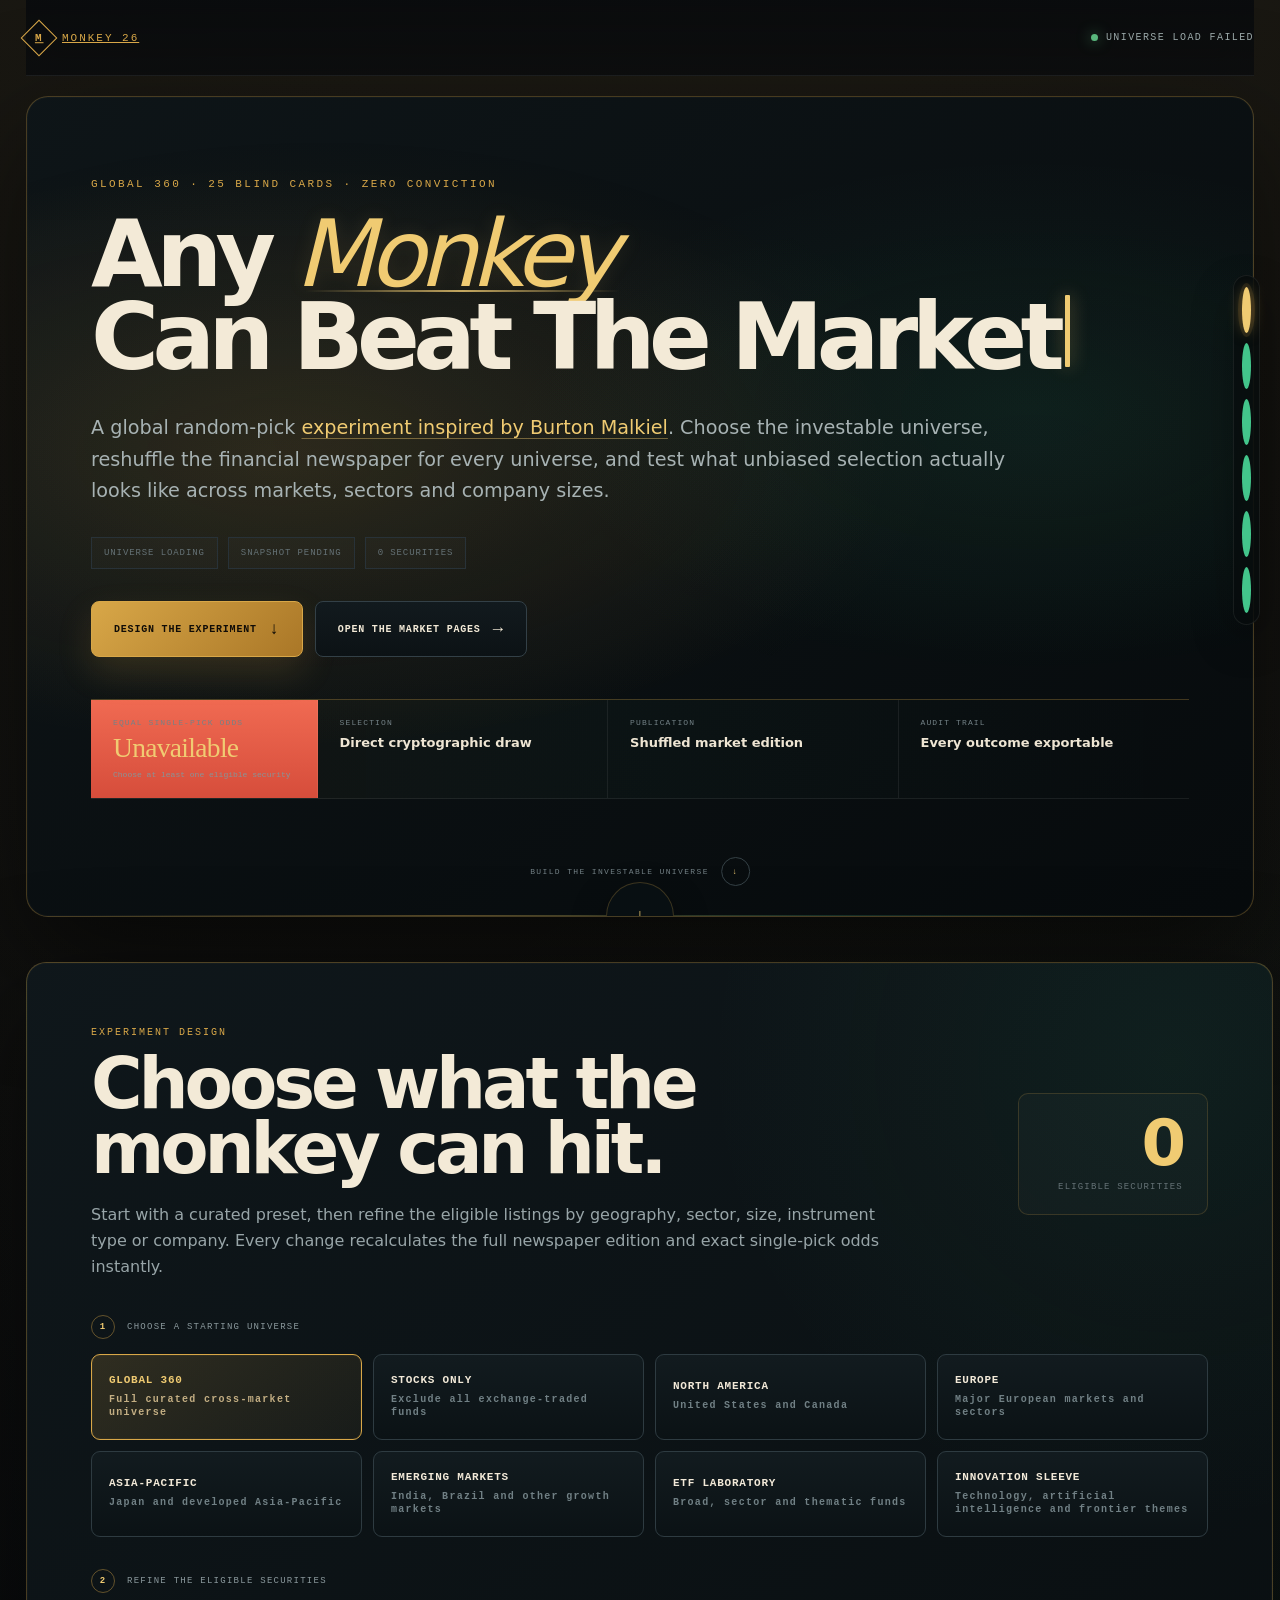
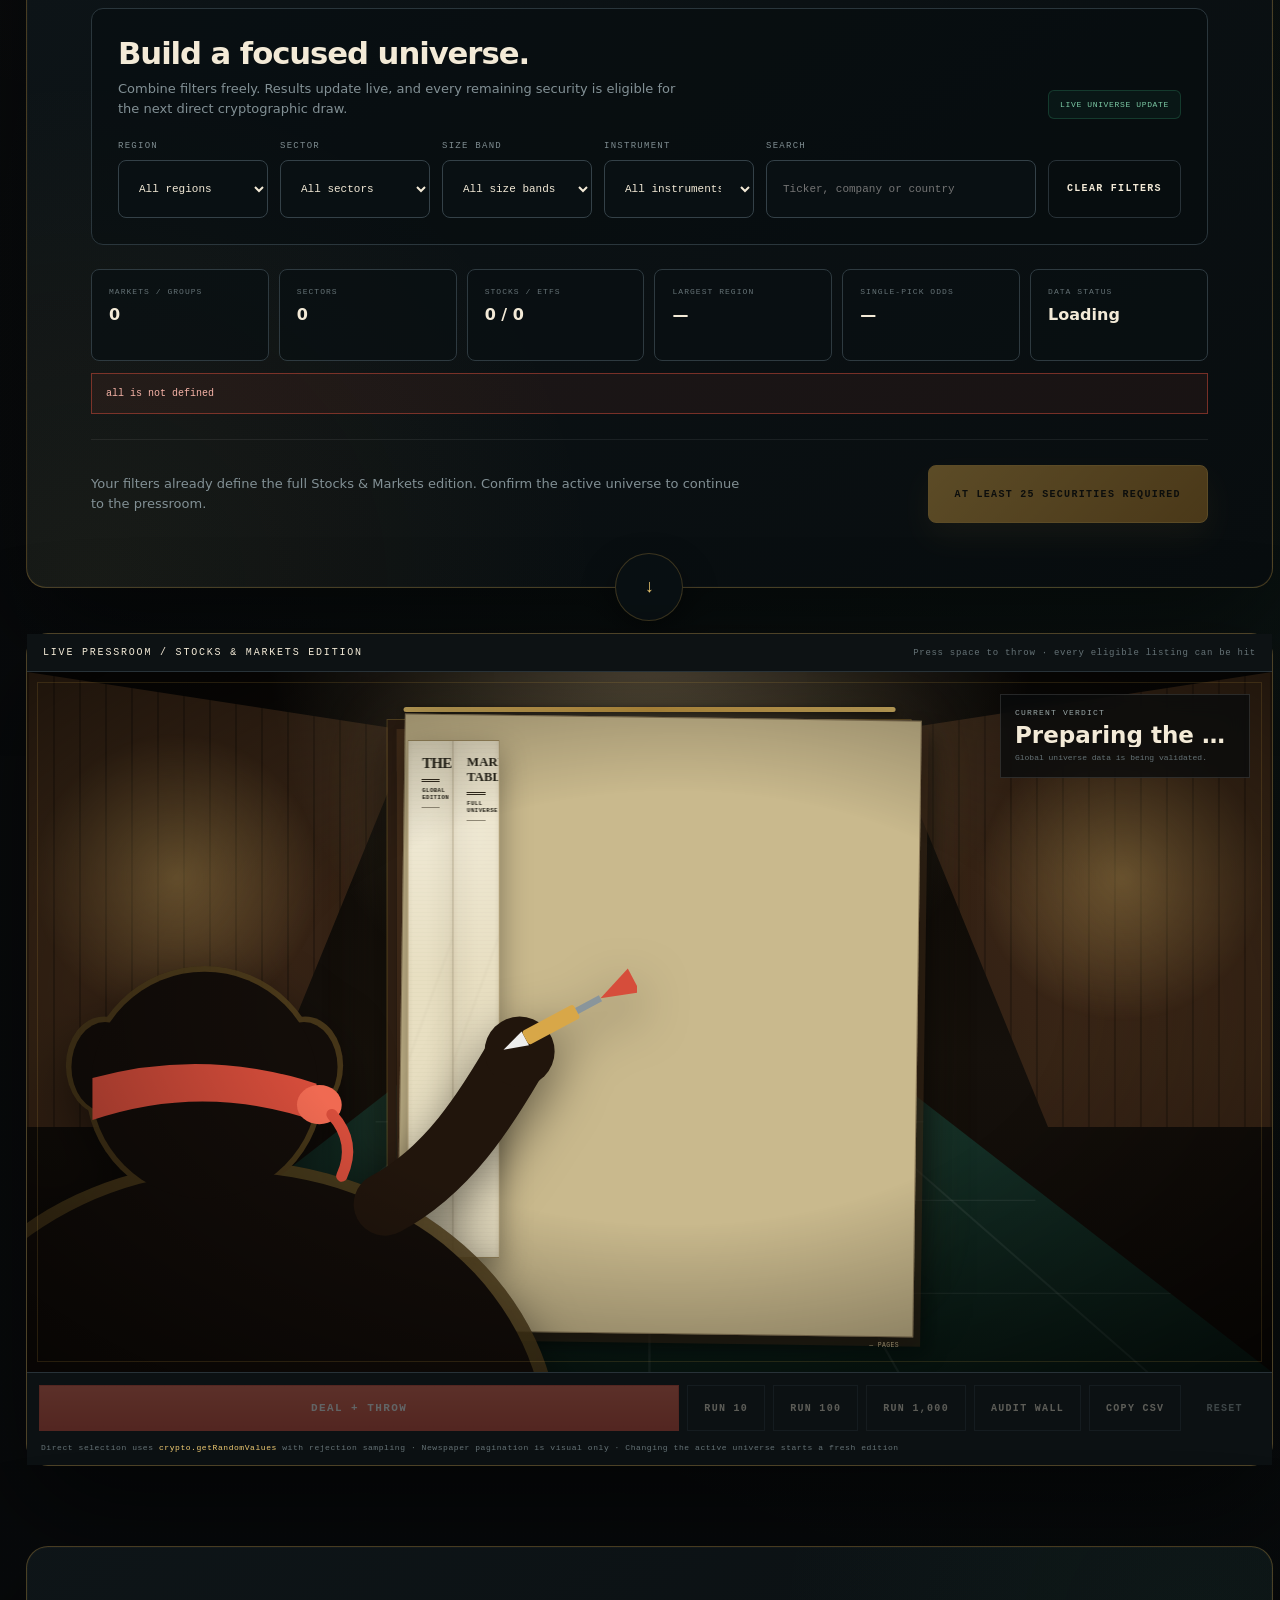
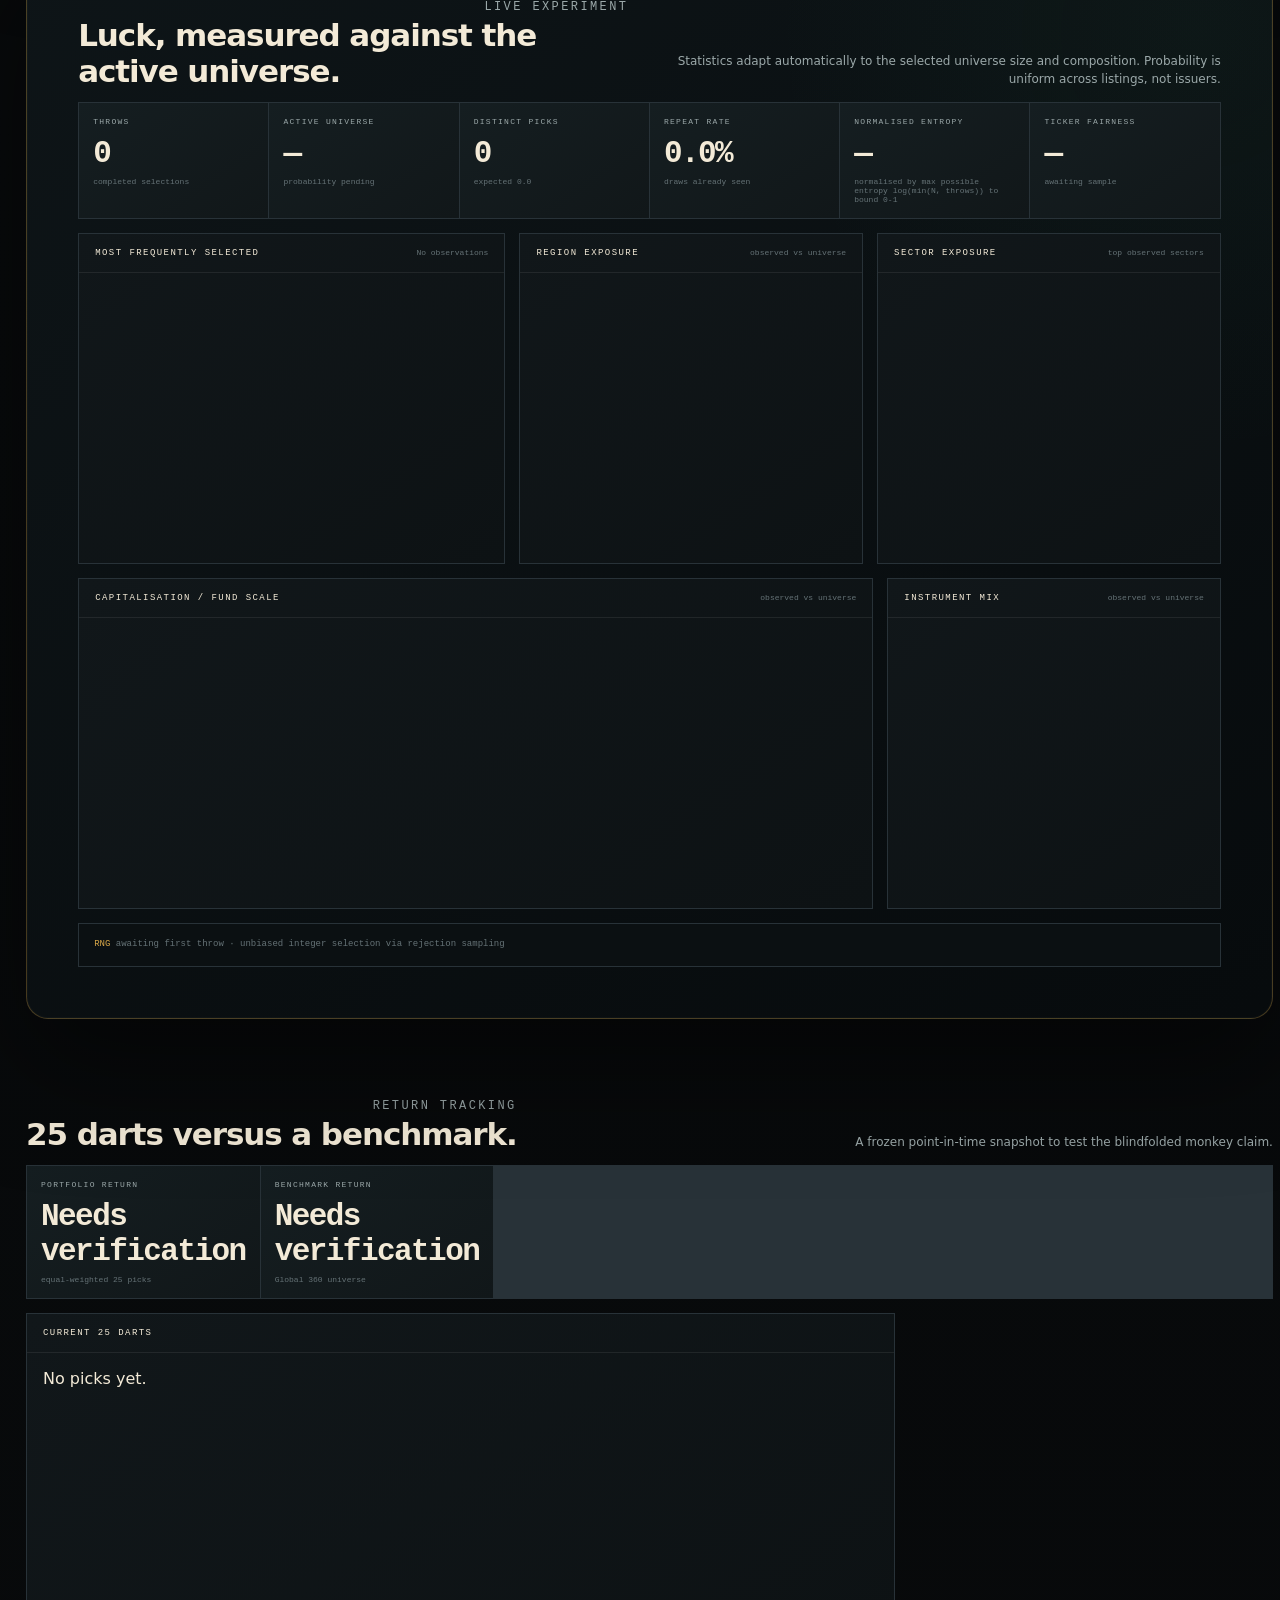
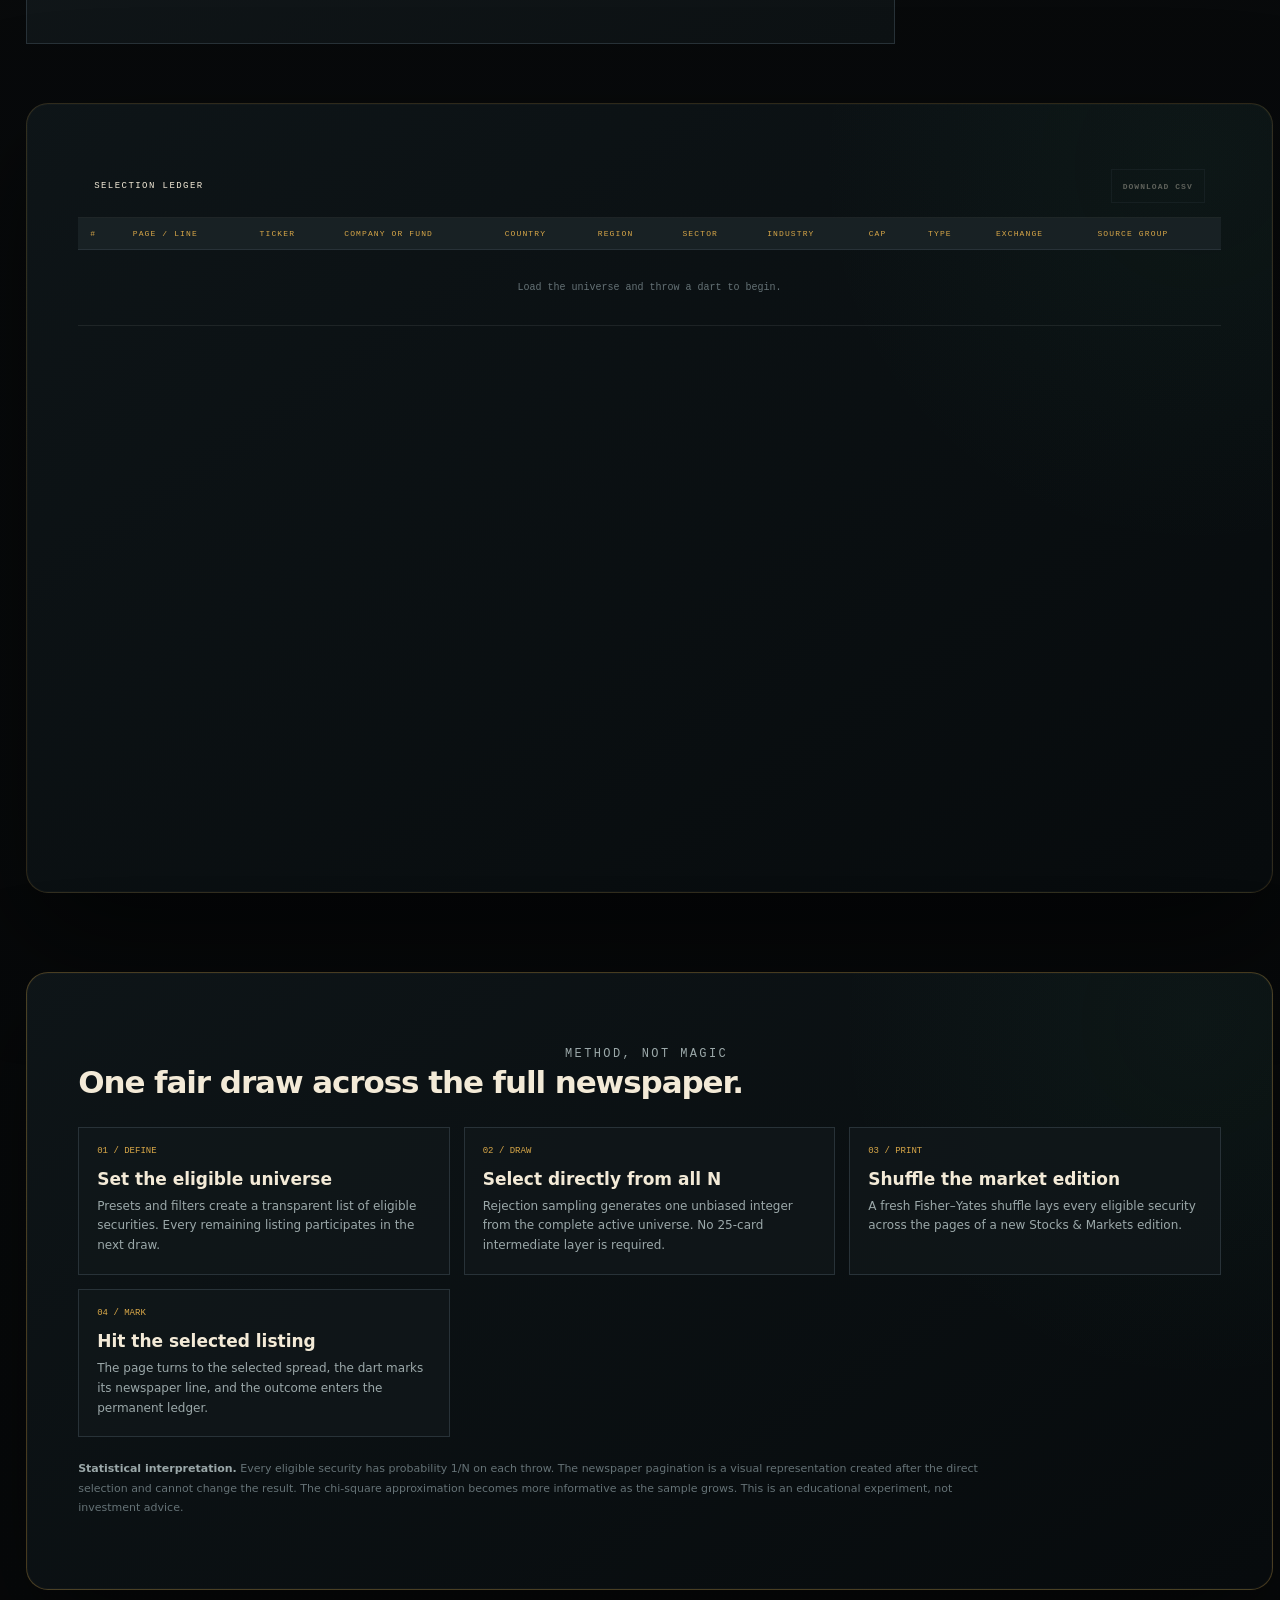
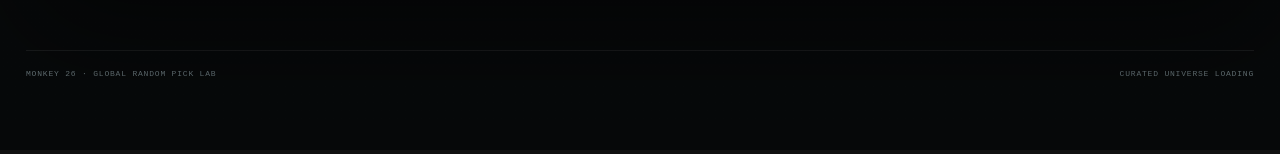
==== commit 6eb0ab67: "Fix CI validation and critical loading blockers Addressed several critical issues flagged during rev" ====
--- a/index.html
+++ b/index.html
@@ -7,7 +7,7 @@
   <meta name="description" content="A global, filterable random-stock selection experiment powered by a curated 360-security universe and cryptographic randomness.">
   <title>Monkey 26 — Global Random Pick Lab</title>
   <link rel="stylesheet" href="styles.css">
-  <link rel="stylesheet" href="v3.css">
+
 </head>
 <body>
 <div class="app">
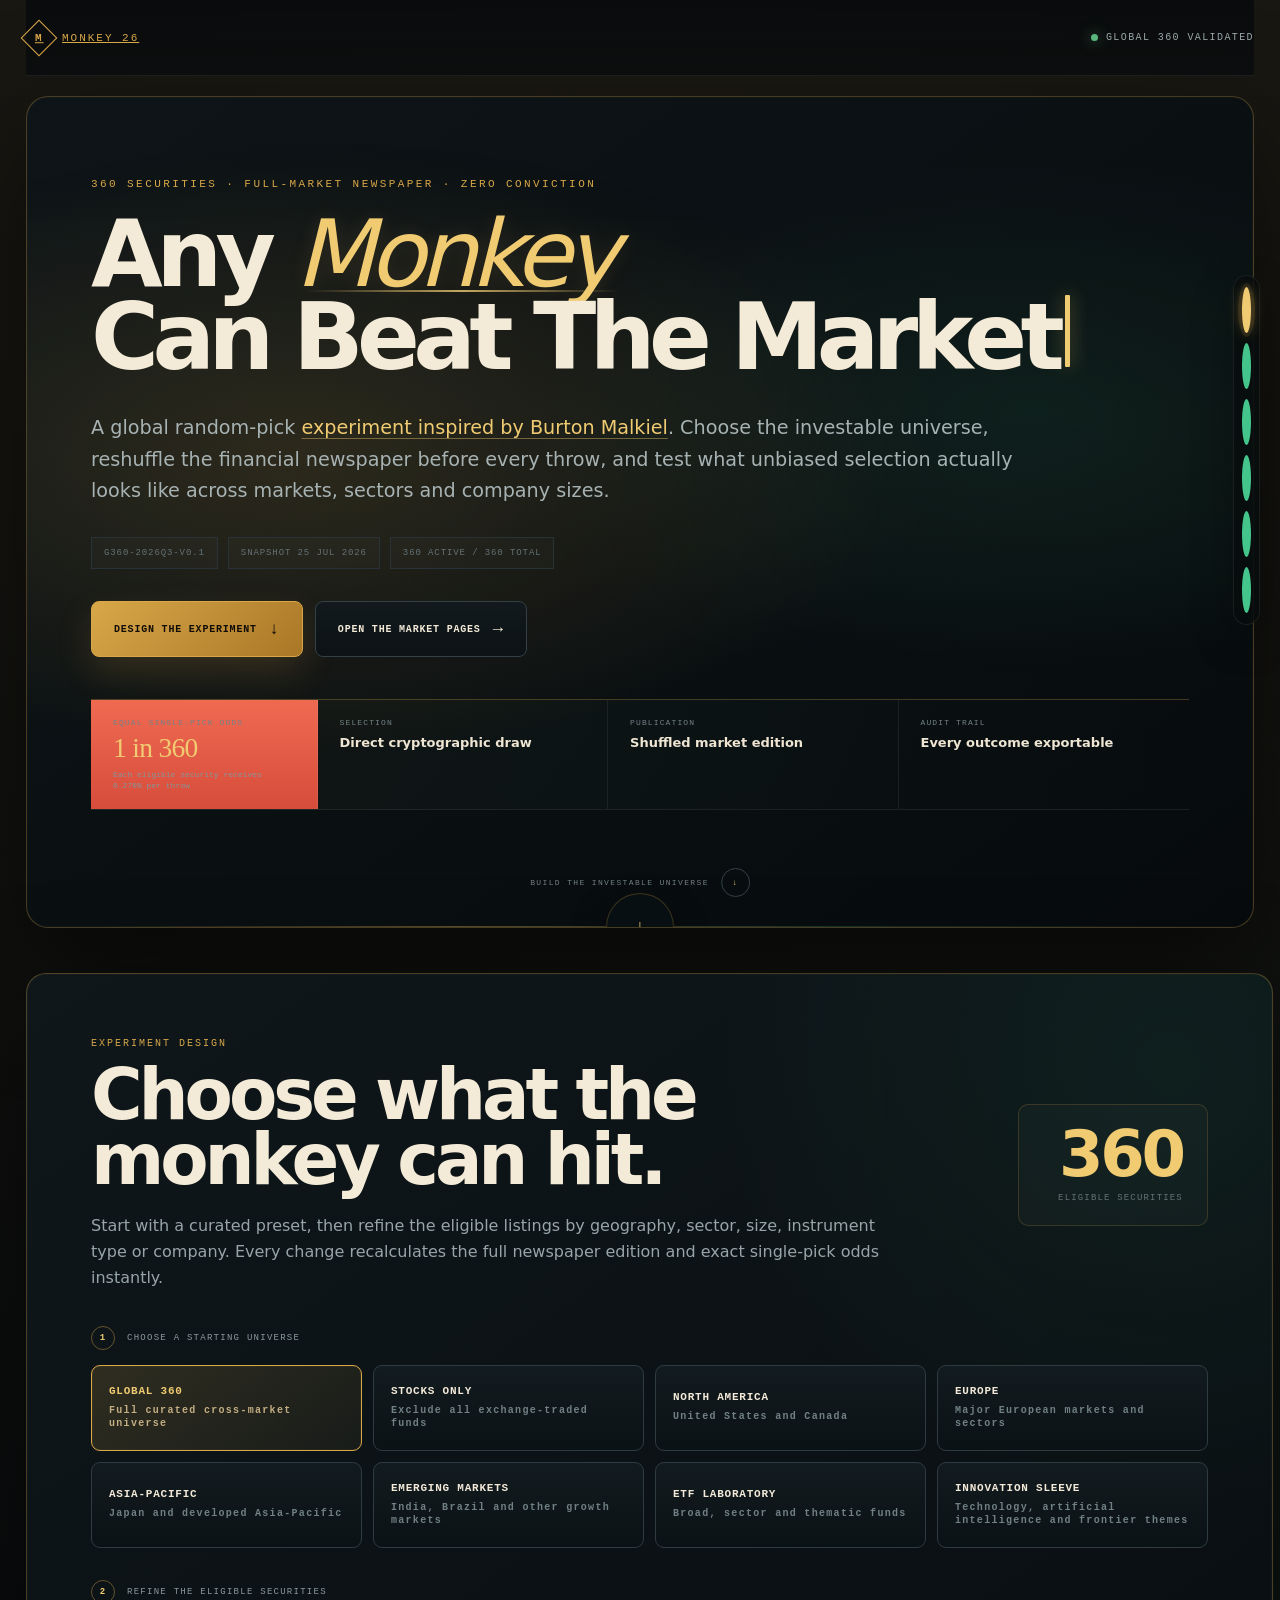
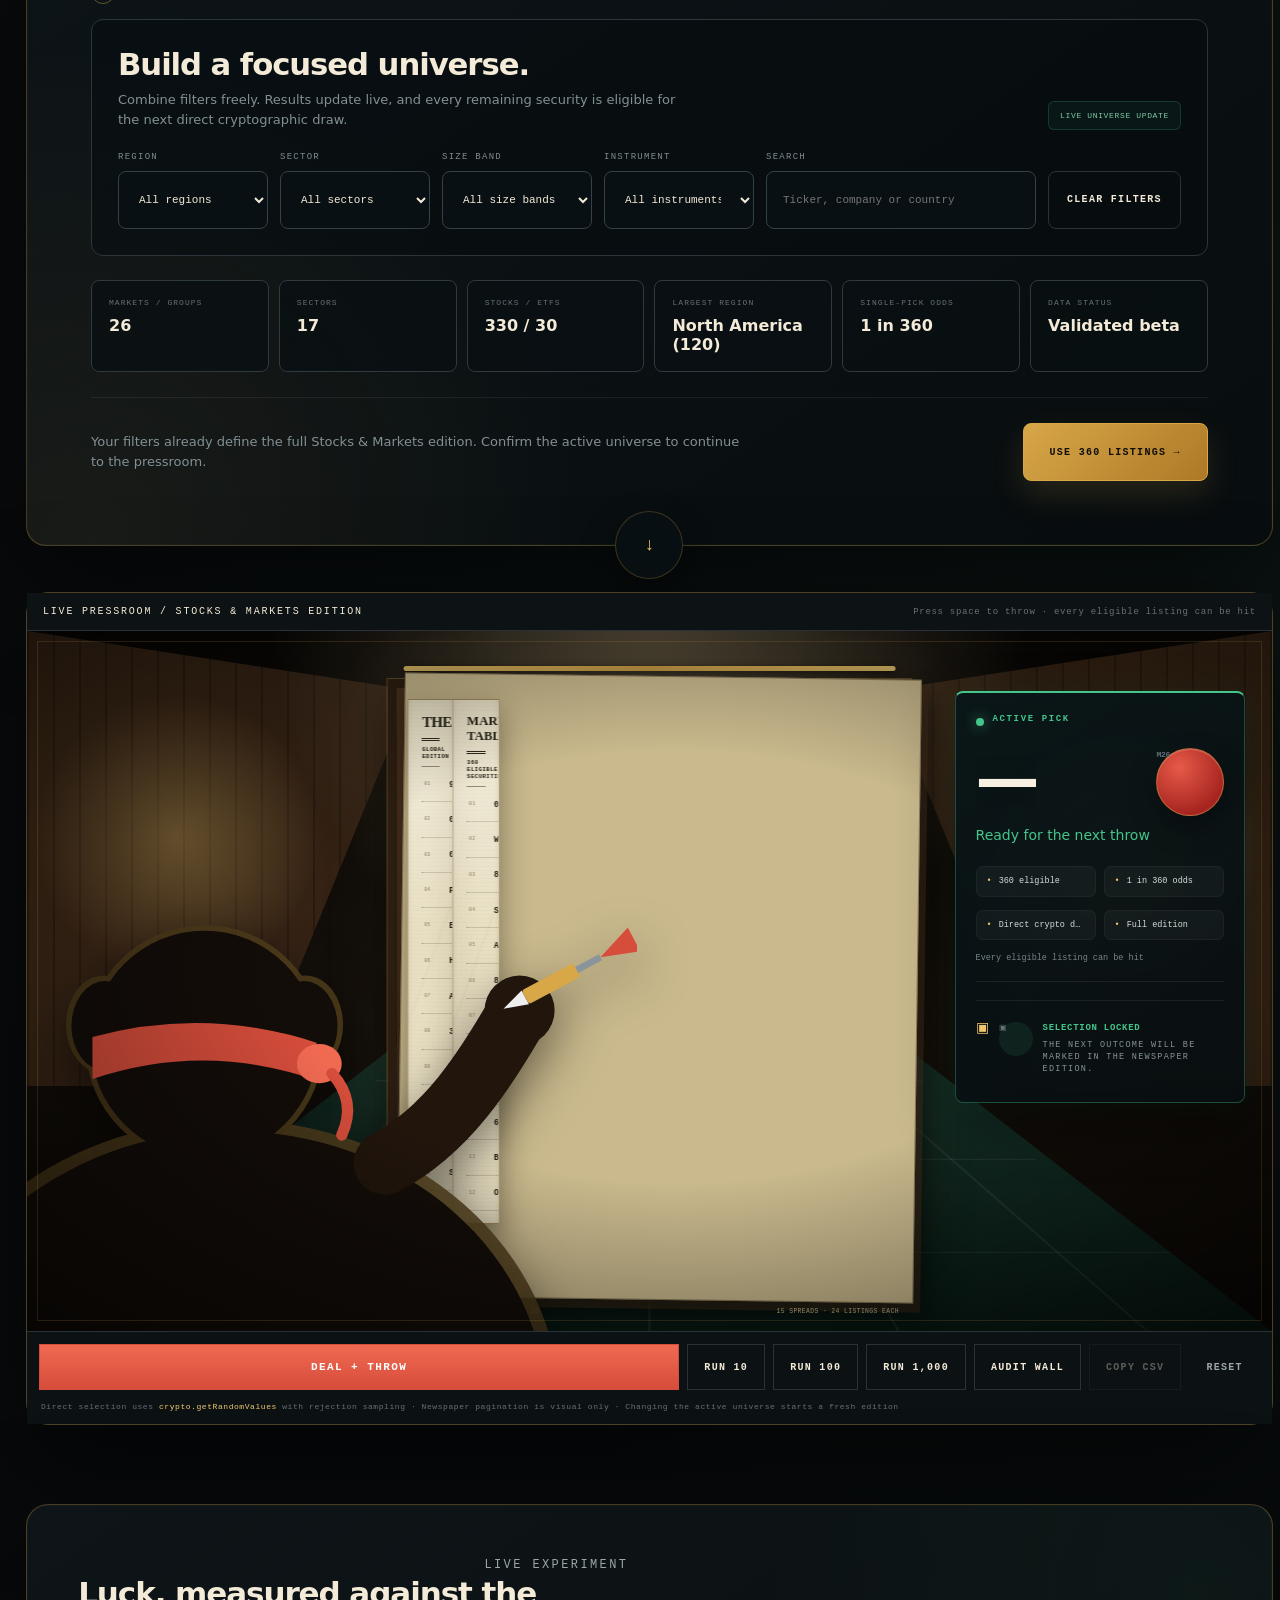
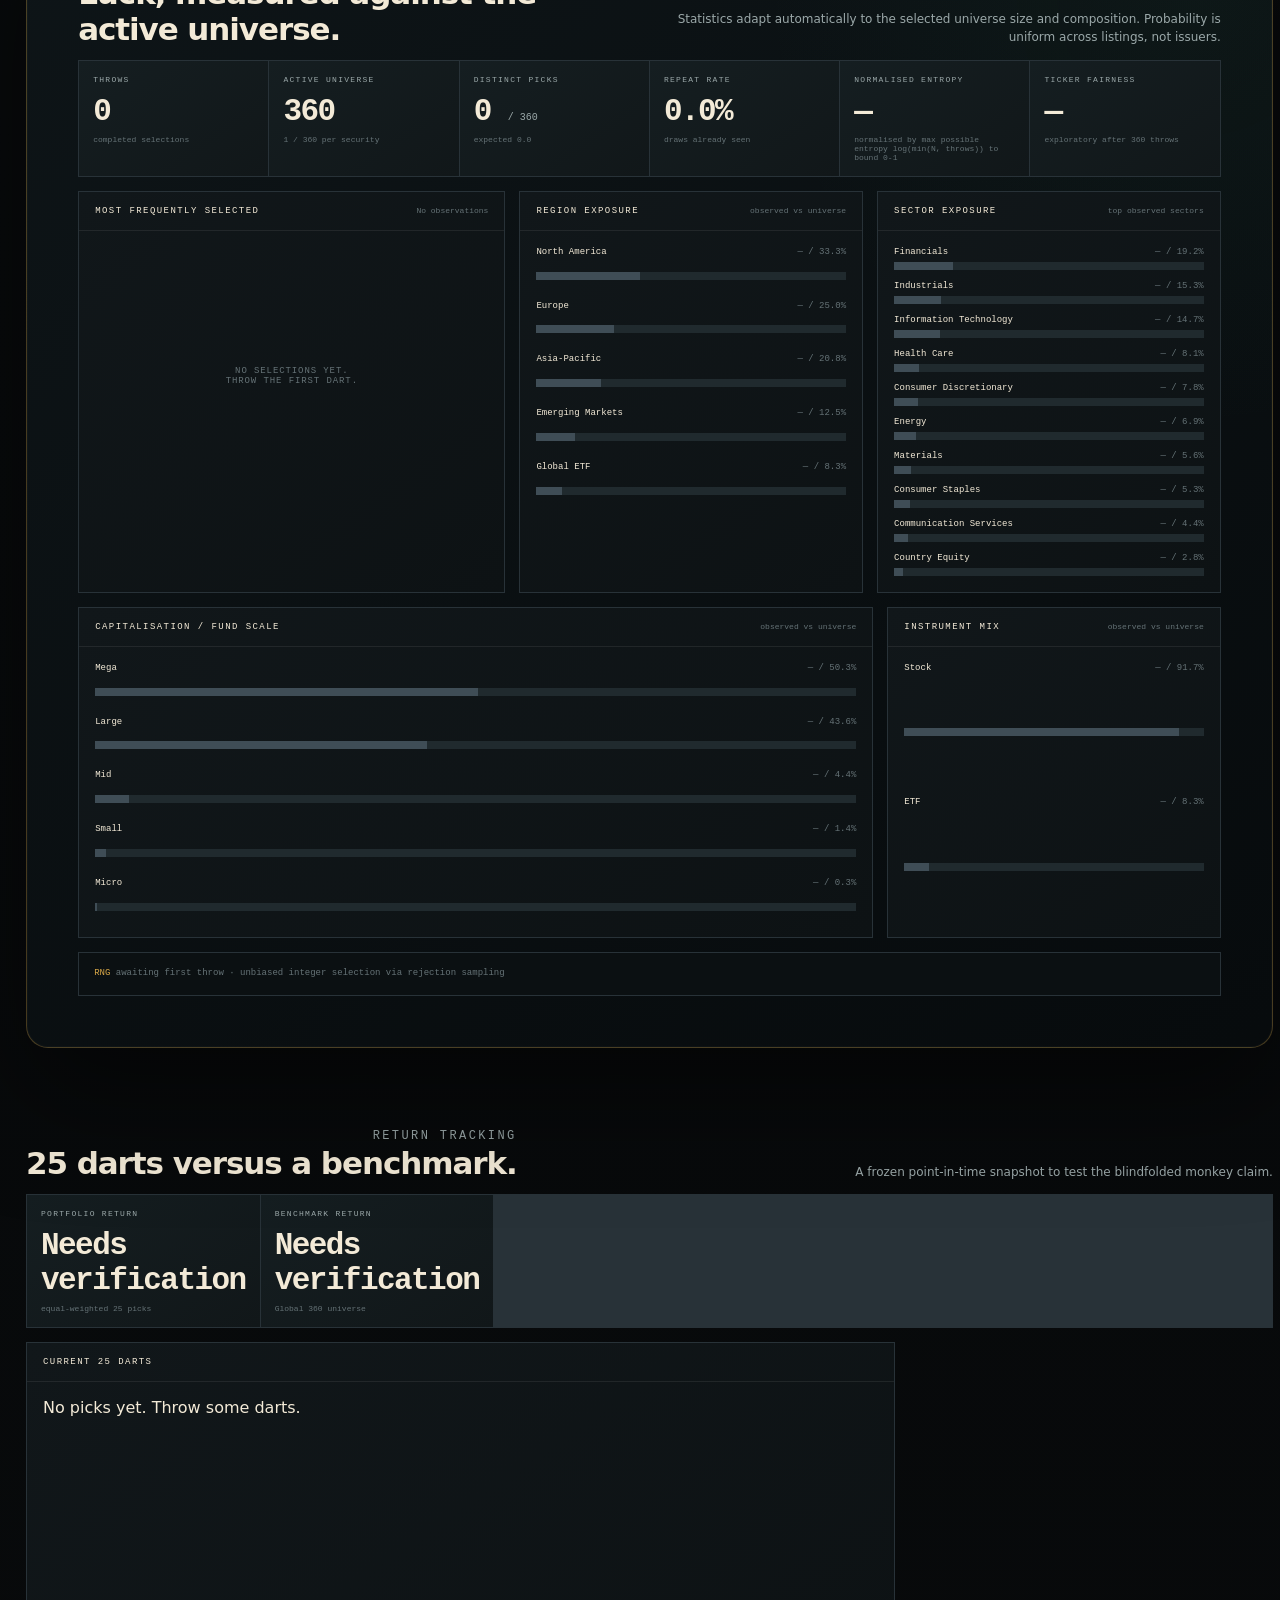
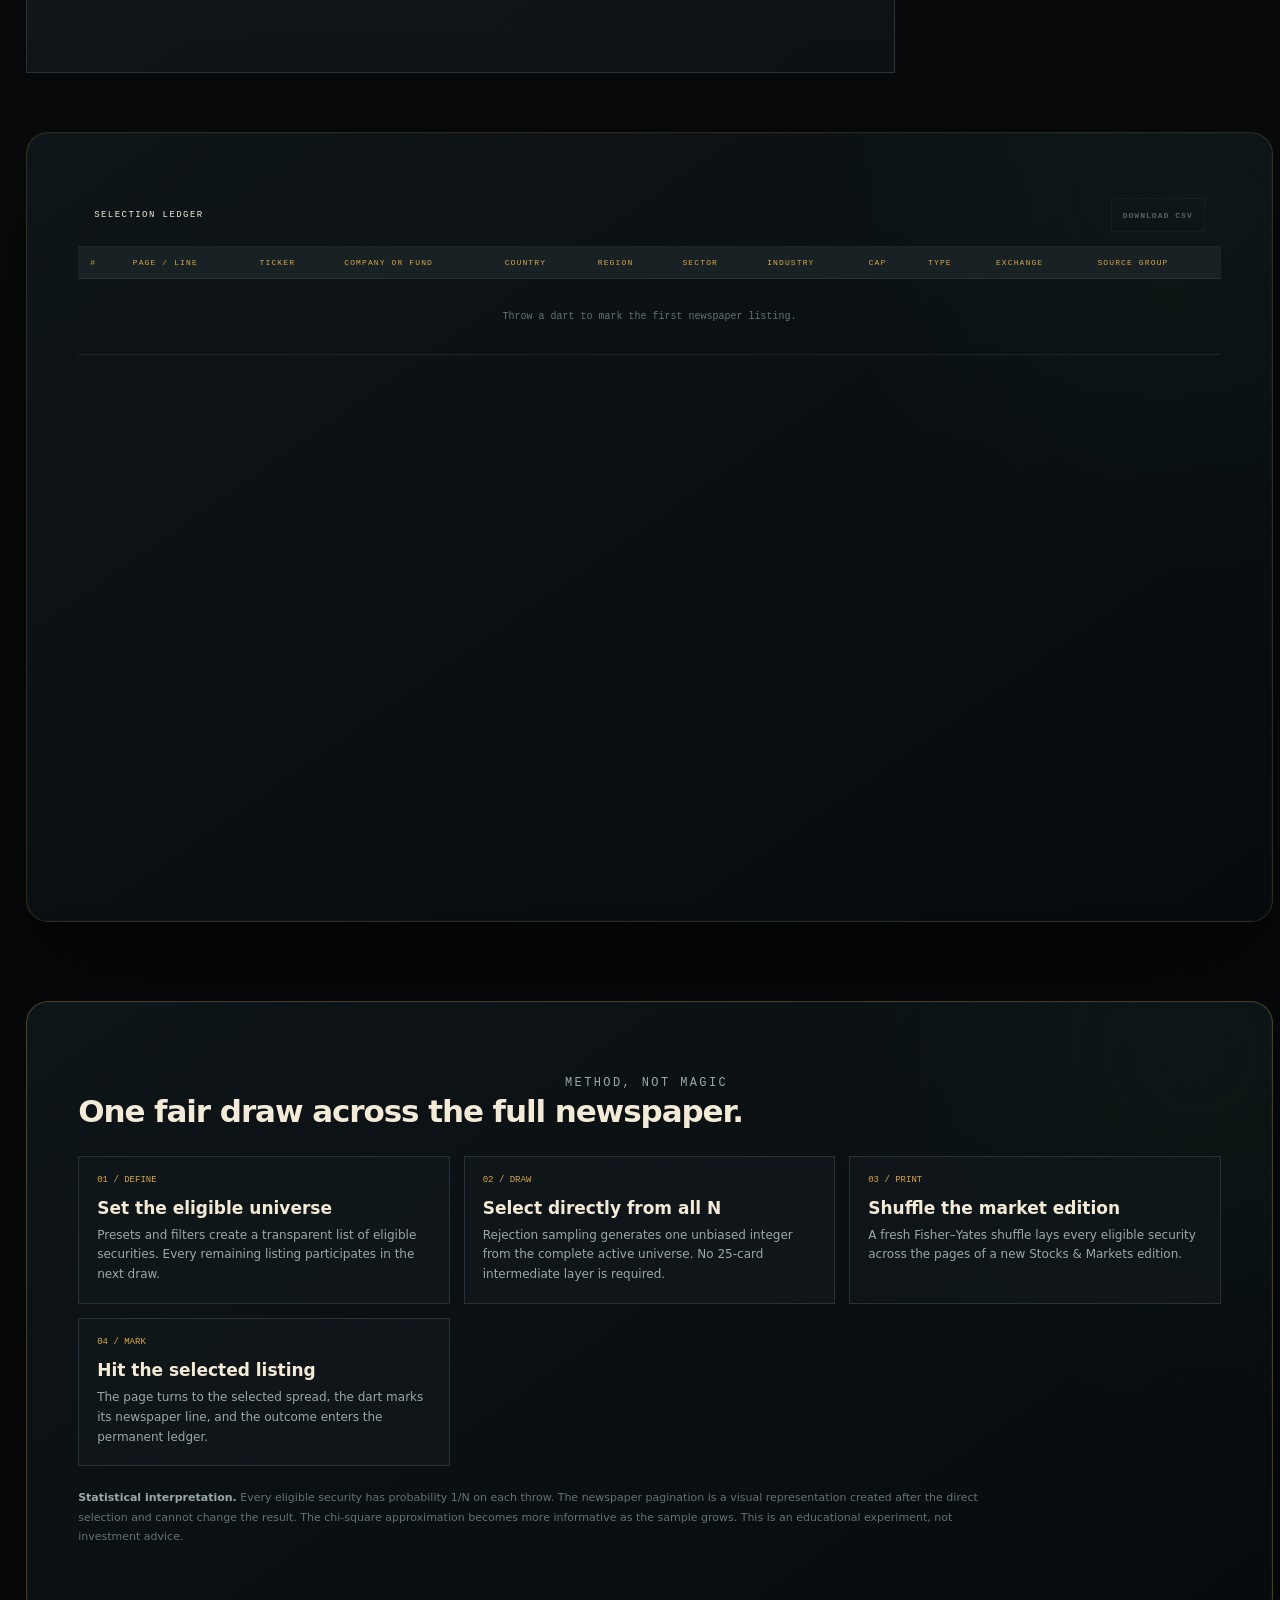
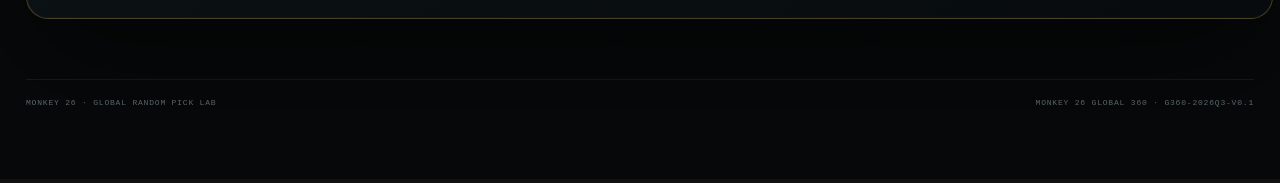
==== commit c2f143cc: "fix: restore module scope, missing verdict-card container and stale asset links Co-authored-by: data" ====
--- a/index.html
+++ b/index.html
@@ -7,7 +7,6 @@
   <meta name="description" content="A global, filterable random-stock selection experiment powered by a curated 360-security universe and cryptographic randomness.">
   <title>Monkey 26 — Global Random Pick Lab</title>
   <link rel="stylesheet" href="styles.css">
-
 </head>
 <body>
 <div class="app">
@@ -93,7 +92,7 @@
         <svg class="floor" viewBox="0 0 1000 460" preserveAspectRatio="none" aria-hidden="true"><defs><linearGradient id="felt" x1="0" y1="1" x2="0" y2="0"><stop offset="0" stop-color="#0a1b15"/><stop offset="1" stop-color="#18352b"/></linearGradient><clipPath id="clip"><polygon points="0,460 1000,460 674,20 326,20"/></clipPath></defs><polygon points="0,460 1000,460 674,20 326,20" fill="url(#felt)"/><g clip-path="url(#clip)" stroke="rgba(255,255,255,.065)" stroke-width="2"><line x1="100" y1="460" x2="500" y2="-150"/><line x1="300" y1="460" x2="500" y2="-150"/><line x1="500" y1="460" x2="500" y2="-150"/><line x1="700" y1="460" x2="500" y2="-150"/><line x1="900" y1="460" x2="500" y2="-150"/><line x1="80" y1="350" x2="920" y2="350"/><line x1="190" y1="220" x2="810" y2="220"/><line x1="280" y1="110" x2="720" y2="110"/></g></svg>
         <div class="spotlight"></div>
         <div class="board"><div class="board-rail"></div><div class="board-frame"><div class="grid" id="grid"></div></div><div class="plaque" id="plaque"><span class="plaque-label">Last draw</span><span class="plaque-name">The universe is loading.</span></div></div>
-        <div class="range-badge"><small>Current verdict</small><strong id="stage-verdict">Preparing the experiment.</strong><span id="stage-sub">Global universe data is being validated.</span></div>
+        <div class="range-badge verdict-card" aria-live="polite"><small>Current verdict</small><strong id="stage-verdict">Preparing the experiment.</strong><span id="stage-sub">Global universe data is being validated.</span></div>
         <svg class="monkey" id="monkey" viewBox="0 0 480 420" role="img" aria-label="Rear view of a blindfolded monkey holding a dart">
           <g opacity=".82"><ellipse cx="190" cy="430" rx="235" ry="206" fill="#0d0907"/><ellipse cx="99" cy="156" rx="27" ry="35" fill="#0d0907"/><ellipse cx="243" cy="156" rx="27" ry="35" fill="#0d0907"/><circle cx="171" cy="170" r="85" fill="#0d0907"/></g>
           <g opacity=".28" fill="#d8a748"><ellipse cx="190" cy="430" rx="235" ry="206"/><ellipse cx="99" cy="156" rx="27" ry="35"/><ellipse cx="243" cy="156" rx="27" ry="35"/><circle cx="171" cy="170" r="85"/></g>
